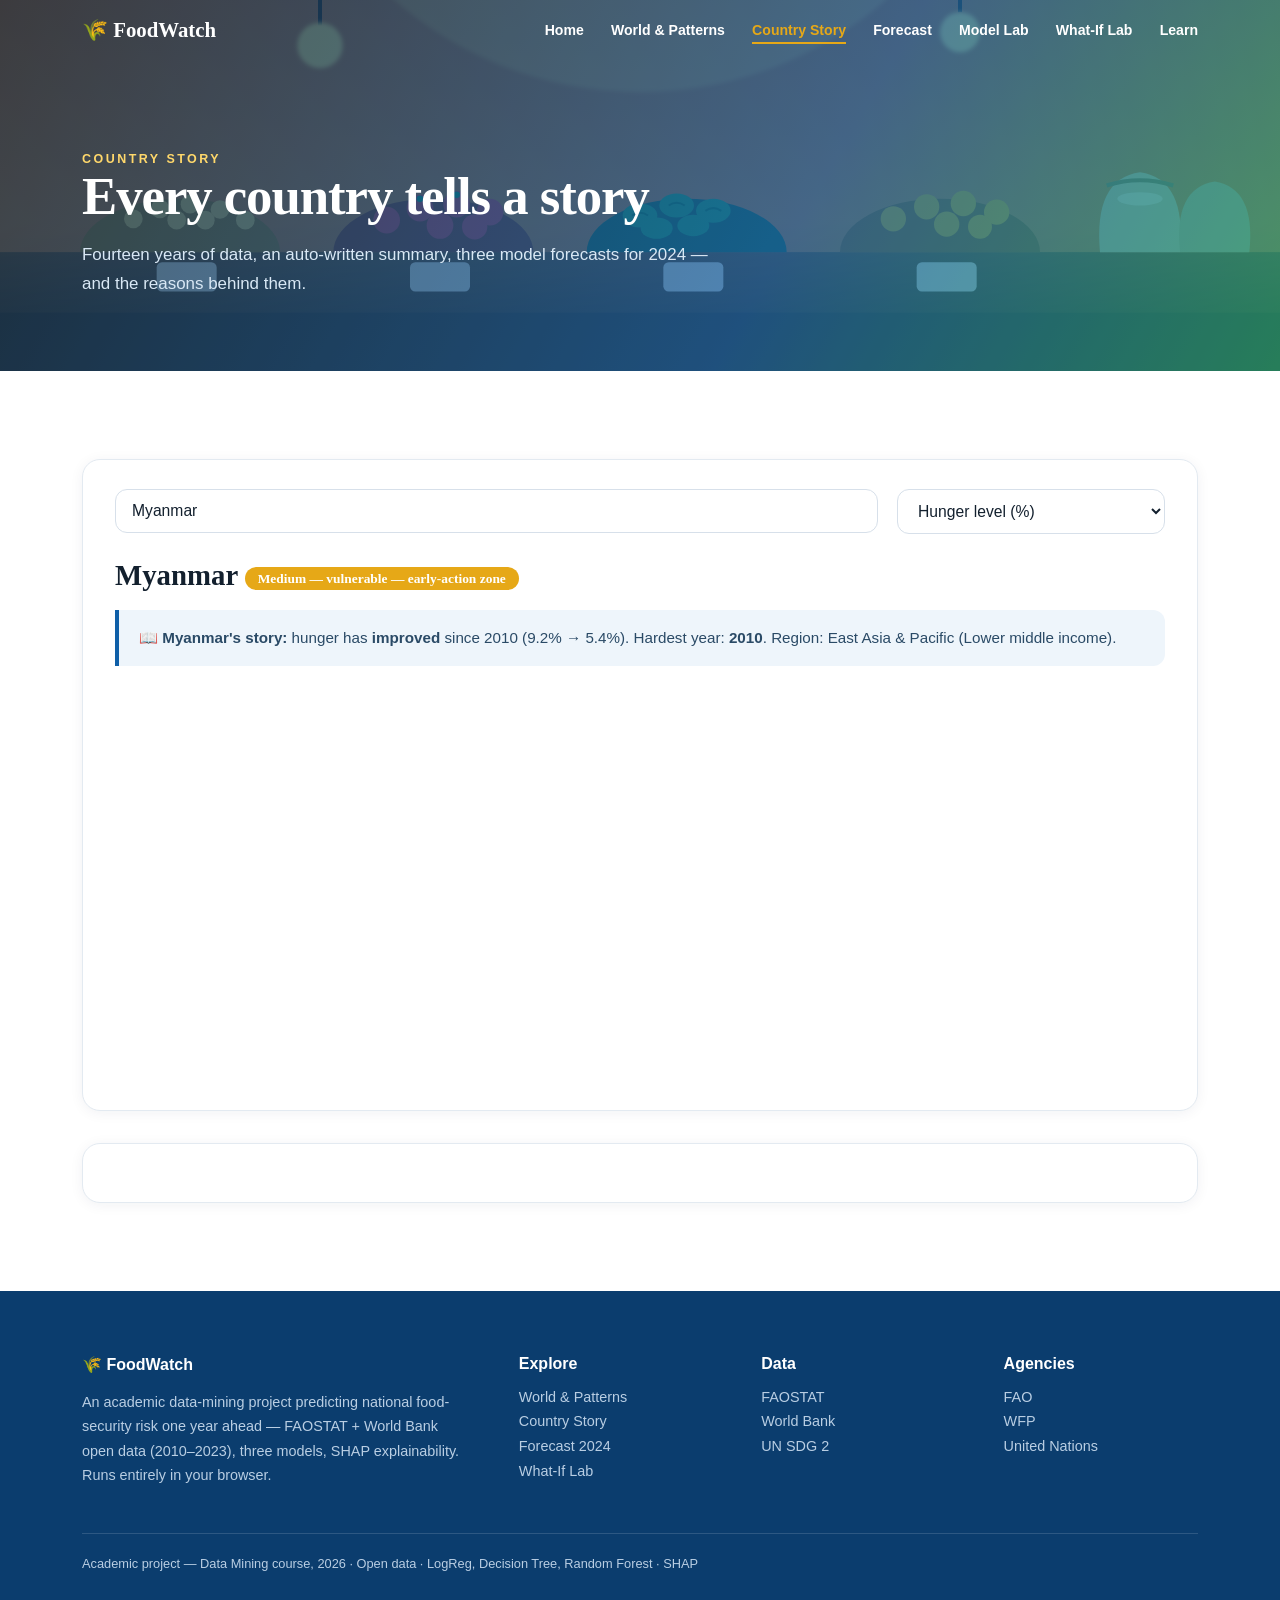
==== country.html @ 135785dc "v4: dual-horizon forecasts, Model Lab page, association rules" ====
<!DOCTYPE html>
<html lang="en">
<head>
<meta charset="UTF-8"><meta name="viewport" content="width=device-width, initial-scale=1.0">
<title>Country Story — FoodWatch</title>
<link rel="stylesheet" href="style.css">
<script src="plotly.min.js"></script>
<script src="foodwatch_data.js"></script>
<script src="fw.js"></script>
</head>
<body>
<script>fwNav('country.html',false)</script>

<div class="pagehead">
  <img class="bgart" src="assets/market.svg" alt="">
  <div class="wrap">
    <div class="eyebrow" style="color:#FFD86B">Country Story</div>
    <h1>Every country tells a story</h1>
    <p>Fourteen years of data, an auto-written summary, three model forecasts for 2024 —
       and the reasons behind them.</p>
  </div>
</div>

<section>
  <div class="wrap">
    <div class="card rv">
      <div style="display:flex;gap:1.2rem;flex-wrap:wrap;align-items:center">
        <input type="text" id="cSearch" list="cList" placeholder="🔎 Type a country — try Myanmar, Kenya, Haiti…" style="flex:1;min-width:280px">
        <datalist id="cList"></datalist>
        <select id="cMetric"></select>
      </div>
      <div id="cStory" style="margin-top:1.6rem"></div>
      <div id="cChart" style="height:380px;margin-top:1rem"></div>
      <div id="cStrip" style="margin-top:1.2rem;line-height:2.4"></div>
    </div>

    <div class="card rv d1" style="margin-top:2rem">
      <div id="cOutlook"></div>
    </div>
  </div>
</section>

<script>fwFooter()</script>
<script>
const dl=document.getElementById('cList');
ISOs.map(i=>FW.META[i].n).sort().forEach(n=>{const o=document.createElement('option');o.value=n;dl.appendChild(o);});
const mSel=document.getElementById('cMetric');
['pou','gdp_per_capita','inflation_cpi','gdp_growth','des_adequacy','cereal_import_dep'].forEach(k=>{
 const o=document.createElement('option');o.value=k;o.textContent=LBL[k];mSel.appendChild(o);});

function showCountry(name){const iso=name2iso[name];if(!iso)return;
 const s=FW.SERIES[iso],m=FW.META[iso],k=mSel.value;
 const first=s.pou.find(v=>v!=null),last=[...s.pou].reverse().find(v=>v!=null);
 const dir=last<first?'improved':'worsened';
 let peakY=s.y[0],peak=-1;s.pou.forEach((v,i)=>{if(v!=null&&v>peak){peak=v;peakY=s.y[i]}});
 const lt=[...s.tier].reverse().find(v=>v);
 document.getElementById('cStory').innerHTML=
  `<h2 style="font-size:1.8rem">${m.n} <span class="badge" style="background:${TC[lt]||'#888'};vertical-align:middle">${lt} — ${MEAN[lt]||''}</span></h2>
   <div class="explain">📖 <b>${m.n}'s story:</b> hunger has <b>${dir}</b> since 2010 (${first}% → ${last}%).
   Hardest year: <b>${peakY}</b>. Region: ${m.r} (${m.g}).</div>`;
 const regAvg=FW.GLOB.years.map(y=>{let sum=0,n=0;ISOs.forEach(c=>{if(FW.META[c].r===m.r){
  const i=FW.SERIES[c].y.indexOf(y);if(i>-1&&FW.SERIES[c][k]&&FW.SERIES[c][k][i]!=null){sum+=FW.SERIES[c][k][i];n++;}}});
  return n?sum/n:null;});
 Plotly.react('cChart',[{x:s.y,y:s[k],name:m.n,mode:'lines+markers',line:{color:'#0F5FA8',width:3}},
  {x:FW.GLOB.years,y:regAvg,name:m.r+' average',line:{color:'#9AA8B5',width:2,dash:'dot'}}],
  {...LAYOUT,yaxis:{title:LBL[k]},legend:{orientation:'h',y:1.12},
   shapes:[2020,2022].map(x=>({type:'line',x0:x,x1:x,y0:0,y1:1,yref:'paper',
    line:{color:TC.High,dash:'dash',width:1}}))},PLOTCFG);
 document.getElementById('cStrip').innerHTML='<b style="font-size:.9rem">Hunger tier, year by year:</b> '+
  s.y.map((y,i)=>s.tier[i]?`<span class="badge" style="background:${TC[s.tier[i]]};font-size:.72rem;margin:2px">${y}</span>`:'').join('');

 const P=FW.PRED[iso],O=FW.OUTLOOK[iso]||{};
 let html='<h2 style="font-size:1.5rem;margin-bottom:1.2rem">2024 forecast — three models</h2>';
 if(P){html+='<div style="display:flex;gap:1rem;flex-wrap:wrap">';
  [['rf','Random Forest'],['lr','Logistic Regression'],['dt','Decision Tree']].forEach(([kk,nm])=>{
   const p=P[kk];html+=`<div class="kpi" style="min-width:200px"><div class="l">${nm}</div>
    <div style="margin-top:.4rem"><span class="badge" style="background:${TC[p.t]}">${p.t}</span>
    <b style="font-size:.95rem"> ${Math.round(p.c*100)}% sure</b></div></div>`;});
  html+='</div>';}
 else html+='<div class="explain">No 2023 data available for a next-year forecast for this country.</div>';
 // ---- v4: five-year outlook timeline (2024-2028) from the 5-year model ----
 const oy=Object.keys(O).map(Number).sort();
 if(oy.length){
  html+=`<h3 style="font-family:var(--sans);font-size:1rem;margin:1.8rem 0 .9rem">Five-year outlook (2024–2028)</h3>
   <div style="display:flex;gap:.7rem;flex-wrap:wrap">`+
   oy.map(y=>{const o=O[y];return `<div class="kpi" style="min-width:120px;text-align:center;padding:1rem">
    <div style="font-family:var(--serif);font-size:1.3rem;font-weight:700">${y}</div>
    <span class="badge" style="background:${TC[o.t]};margin:.3rem 0;display:inline-block">${o.t}</span>
    <div style="font-size:.75rem;color:var(--muted)">${Math.round(o.c*100)}% sure</div></div>`;}).join('')+`</div>
   <div style="font-size:.8rem;color:var(--muted);margin-top:.7rem">Each year comes from the five-year model applied to a past
   year's data. Confidence naturally falls the further ahead we look — treat later years as direction, not certainty.</div>`;}
 html+=`<div style="margin-top:1.6rem"><a class="btn btn-blue" href="lab.html">Test scenarios for this country →</a>
   &nbsp;<a class="btn" style="border:1.5px solid #D7E0EA" href="modellab.html">How the models work →</a></div>`;
 document.getElementById('cOutlook').innerHTML=html;}
document.getElementById('cSearch').addEventListener('change',e=>showCountry(e.target.value));
mSel.onchange=()=>showCountry(document.getElementById('cSearch').value||'Myanmar');
document.getElementById('cSearch').value='Myanmar';showCountry('Myanmar');
</script>
</body>
</html>
---- style.css ----
/* FoodWatch — shared stylesheet (multi-page, roomy edition) */
*{margin:0;padding:0;box-sizing:border-box}
:root{--blue:#0F5FA8;--blue-d:#0B3D6E;--navy:#082A47;--teal:#1A9E77;--amber:#E6A817;--red:#D64550;
 --ink:#13202E;--muted:#5B6B7C;--mist:#F4F7FA;--serif:'Source Serif 4',Georgia,serif;
 --sans:'Inter',-apple-system,sans-serif;--ease:cubic-bezier(.16,1,.3,1)}
html{scroll-behavior:smooth}
body{font-family:var(--sans);color:var(--ink);background:#fff;overflow-x:hidden}
h1,h2,h3{font-family:var(--serif);line-height:1.15}
.wrap{max-width:1180px;margin:0 auto;padding:0 2rem}
section{padding:5.5rem 0}
.eyebrow{font-size:.78rem;font-weight:700;letter-spacing:.2em;text-transform:uppercase;color:var(--blue)}
.center{text-align:center;max-width:760px;margin:0 auto 3rem}
.center h2{font-size:clamp(1.9rem,3.4vw,2.7rem);margin:.6rem 0 1rem}
.center p{color:var(--muted);line-height:1.75;font-size:1.04rem}
#progress{position:fixed;top:0;left:0;height:3px;width:0;z-index:200;
 background:linear-gradient(90deg,var(--blue),var(--teal),var(--amber))}

/* NAV */
nav{position:fixed;top:0;left:0;right:0;z-index:100;transition:.45s var(--ease)}
nav .bar{max-width:1180px;margin:0 auto;padding:1.1rem 2rem;display:flex;align-items:center;justify-content:space-between}
nav.solid,nav.scrolled{background:rgba(255,255,255,.9);backdrop-filter:blur(18px);box-shadow:0 1px 0 rgba(19,32,46,.08)}
nav.scrolled .bar{padding:.7rem 2rem}
nav .logo{font-family:var(--serif);font-weight:700;font-size:1.3rem;color:#fff;text-decoration:none;transition:.3s}
nav.solid .logo,nav.scrolled .logo{color:var(--blue-d)}
nav ul{display:flex;gap:1.7rem;list-style:none;align-items:center}
nav ul a{text-decoration:none;color:#fff;font-size:.88rem;font-weight:600;transition:.3s;padding:.3rem 0;
 border-bottom:2px solid transparent}
nav.solid ul a,nav.scrolled ul a{color:var(--ink)}
nav ul a:hover{color:var(--amber)} nav.solid ul a:hover,nav.scrolled ul a:hover{color:var(--blue)}
nav ul a.active{border-bottom-color:var(--amber);color:var(--amber)}
nav.solid ul a.active,nav.scrolled ul a.active{color:var(--blue);border-bottom-color:var(--blue)}

/* hamburger (mobile/tablet nav) */
.navtoggle{display:none;background:none;border:none;cursor:pointer;padding:.4rem;z-index:110}
.navtoggle span{display:block;width:24px;height:2.5px;background:#fff;margin:5px 0;border-radius:2px;transition:.3s}
nav.solid .navtoggle span,nav.scrolled .navtoggle span{background:var(--blue-d)}
nav.open .navtoggle span:nth-child(1){transform:translateY(7.5px) rotate(45deg)}
nav.open .navtoggle span:nth-child(2){opacity:0}
nav.open .navtoggle span:nth-child(3){transform:translateY(-7.5px) rotate(-45deg)}

/* PAGE HEADER (subpages) */
.pagehead{background:linear-gradient(120deg,var(--navy),var(--blue) 62%,var(--teal));color:#fff;
 padding:9.5rem 0 4.5rem;position:relative;overflow:hidden}
.pagehead h1{font-size:clamp(2.1rem,4.4vw,3.3rem);letter-spacing:-.02em}
.pagehead p{color:#D9E8F5;margin-top:.9rem;max-width:640px;font-size:1.06rem;line-height:1.7}
.pagehead img.bgart{position:absolute;inset:0;width:100%;height:100%;object-fit:cover;opacity:.28}
.pagehead .wrap{position:relative;z-index:2}

/* HERO (home) */
.hero{position:relative;min-height:100svh;display:flex;align-items:center;justify-content:center;
 text-align:center;color:#fff;overflow:hidden;
 background:linear-gradient(180deg,var(--navy) 0%,var(--blue) 58%,var(--teal) 140%)}
.hero-img{position:absolute;inset:0;width:100%;height:100%;object-fit:cover;opacity:.85;
 animation:kb 24s ease-in-out infinite alternate}
@keyframes kb{from{transform:scale(1.03)}to{transform:scale(1.12) translateY(-14px)}}
.hero::after{content:'';position:absolute;inset:0;
 background:linear-gradient(180deg,rgba(8,42,71,.55),rgba(8,42,71,.1) 45%,rgba(8,42,71,.55))}
.hero-inner{position:relative;z-index:3;max-width:980px;padding:0 2rem}
.hero h1{font-size:clamp(2.6rem,6vw,4.8rem);font-weight:700;letter-spacing:-.02em;
 opacity:0;animation:up 1.1s .2s var(--ease) forwards;text-shadow:0 4px 30px rgba(0,0,0,.35)}
.hero h1 .shimmer{background:linear-gradient(90deg,#FFD86B,#fff 40%,#8FE3C6,#FFD86B);background-size:250% 100%;
 -webkit-background-clip:text;background-clip:text;-webkit-text-fill-color:transparent;animation:sheen 6s linear infinite}
@keyframes sheen{to{background-position:250% 0}}
.hero p{font-size:clamp(1.05rem,1.9vw,1.3rem);color:#EAF3FB;margin:1.6rem auto 2.6rem;max-width:640px;
 opacity:0;animation:up 1.1s .45s var(--ease) forwards;text-shadow:0 2px 14px rgba(0,0,0,.35)}
.hero .btns{opacity:0;animation:up 1.1s .7s var(--ease) forwards}
@keyframes up{from{opacity:0;transform:translateY(50px)}to{opacity:1;transform:none}}
.scroll-hint{position:absolute;bottom:2rem;left:50%;transform:translateX(-50%);z-index:3;width:26px;height:42px;
 border:2px solid rgba(255,255,255,.65);border-radius:14px}
.scroll-hint::after{content:'';position:absolute;top:7px;left:50%;width:4px;height:8px;margin-left:-2px;
 background:#fff;border-radius:2px;animation:wheel 1.8s infinite}
@keyframes wheel{to{opacity:0;transform:translateY(14px)}}

/* BUTTONS / CHIPS */
.btn{display:inline-block;padding:1rem 2.3rem;border-radius:999px;font-weight:700;text-decoration:none;
 font-size:1rem;transition:.35s var(--ease);border:none;cursor:pointer;font-family:var(--sans)}
.btn-solid{background:#fff;color:var(--blue-d)}
.btn-solid:hover{transform:translateY(-4px) scale(1.04);box-shadow:0 22px 50px rgba(0,0,0,.4)}
.btn-ghost{border:1.5px solid rgba(255,255,255,.65);color:#fff;margin-left:.9rem;background:none}
.btn-ghost:hover{background:rgba(255,255,255,.15)}
.btn-blue{background:var(--blue);color:#fff}
.btn-blue:hover{background:var(--blue-d);transform:translateY(-2px);box-shadow:0 12px 28px rgba(15,95,168,.3)}
.chip{padding:.6rem 1.25rem;border-radius:999px;border:1.5px solid #D7E0EA;background:#fff;font-weight:600;
 font-size:.9rem;cursor:pointer;transition:.3s var(--ease);font-family:var(--sans)}
.chip.on{background:var(--blue);color:#fff;border-color:var(--blue)}
.chip:hover{transform:translateY(-2px);box-shadow:0 8px 20px rgba(15,95,168,.15)}

/* CARDS */
.card{background:#fff;border:1px solid #E3EAF1;border-radius:18px;padding:1.8rem 2rem;
 box-shadow:0 2px 14px rgba(16,42,67,.06)}
.explain{background:#EEF5FB;border-left:4px solid var(--blue);border-radius:0 12px 12px 0;
 padding:.95rem 1.25rem;color:#2A4A66;font-size:.95rem;margin-top:1.1rem;line-height:1.7}
.badge{padding:.24rem .8rem;border-radius:999px;font-weight:700;font-size:.84rem;color:#fff;display:inline-block}
select,input[type=text]{font-family:var(--sans);font-size:.98rem;padding:.75rem 1rem;border:1.5px solid #D7E0EA;
 border-radius:12px;background:#fff;color:var(--ink);outline:none;transition:.3s}
select:focus,input[type=text]:focus{border-color:var(--blue);box-shadow:0 0 0 3px rgba(15,95,168,.12)}
input[type=range]{accent-color:var(--blue)}

/* MARQUEE */
.marquee{background:var(--navy);color:#9FC2E2;padding:1rem 0;overflow:hidden;white-space:nowrap}
.marquee-track{display:inline-block;animation:mq 26s linear infinite;font-weight:600;letter-spacing:.12em;font-size:.8rem}
.marquee-track span{margin:0 2.1rem;opacity:.85}
@keyframes mq{to{transform:translateX(-50%)}}

/* REVEAL + COUNTERS */
.rv{opacity:0;transform:translateY(56px);transition:opacity 1s var(--ease),transform 1s var(--ease)}
.rv.in{opacity:1;transform:none}
.rv.d1{transition-delay:.12s}.rv.d2{transition-delay:.24s}.rv.d3{transition-delay:.36s}
.stats{display:grid;grid-template-columns:repeat(auto-fit,minmax(200px,1fr));gap:2.4rem;text-align:center}
.stat .num{font-family:var(--serif);font-size:3.4rem;font-weight:700;color:var(--blue)}
.stat .num.red{color:var(--red)}.stat .num.teal{color:var(--teal)}.stat .num.amber{color:var(--amber)}
.stat .lab{color:var(--muted);font-size:.92rem;margin-top:.4rem;line-height:1.5}

/* KPI */
.kgrid{display:grid;grid-template-columns:repeat(auto-fit,minmax(190px,1fr));gap:1.3rem;margin:1.8rem 0}
.kpi{background:#fff;border:1px solid #E3EAF1;border-radius:16px;padding:1.3rem 1.5rem}
.kpi .n{font-family:var(--serif);font-size:2.2rem;font-weight:700}
.kpi .l{color:var(--muted);font-size:.78rem;text-transform:uppercase;letter-spacing:.5px;margin-top:.2rem}

/* GRIDS */
.grid2{display:grid;grid-template-columns:1fr 1fr;gap:2rem}
.grid3{display:grid;grid-template-columns:repeat(auto-fit,minmax(280px,1fr));gap:1.8rem}
.chartbox{background:#fff;border:1px solid #E3EAF1;border-radius:18px;padding:1.6rem;
 box-shadow:0 2px 14px rgba(16,42,67,.06)}
.chartbox h3{font-size:1.1rem;font-family:var(--sans);margin-bottom:.6rem}

/* FEATURE CARDS (home) */
.feature{display:block;text-decoration:none;color:var(--ink);background:#fff;border:1px solid #E3EAF1;
 border-radius:20px;overflow:hidden;transition:.45s var(--ease);box-shadow:0 4px 18px rgba(16,42,67,.07)}
.feature:hover{transform:translateY(-10px);box-shadow:0 26px 60px rgba(15,95,168,.18)}
.feature .art{height:170px;background:linear-gradient(120deg,var(--navy),var(--blue));position:relative;overflow:hidden;
 display:flex;align-items:center;justify-content:center;font-size:3.4rem}
.feature .art img{position:absolute;inset:0;width:100%;height:100%;object-fit:cover}
.feature .body{padding:1.6rem 1.8rem}
.feature b{font-size:1.12rem}.feature span{color:var(--muted);font-size:.93rem;line-height:1.65;display:block;margin-top:.5rem}
.feature .go{color:var(--blue);font-weight:700;font-size:.9rem;display:inline-block;margin-top:1rem;transition:.3s}
.feature:hover .go{transform:translateX(6px)}

/* TIERS */
.tiers{display:grid;grid-template-columns:repeat(3,1fr);gap:1.8rem}
.tier{border-radius:20px;padding:2.2rem;color:#fff;position:relative;overflow:hidden;transition:.45s var(--ease)}
.tier:hover{transform:translateY(-10px) rotateX(4deg)}
.tier h3{font-size:1.55rem}.tier p{margin-top:.6rem;color:rgba(255,255,255,.9);font-size:.96rem;line-height:1.65}
.tier .big{position:absolute;right:-.3rem;bottom:-1.6rem;font-size:6rem;font-weight:800;opacity:.14;font-family:var(--serif)}

/* TABLE */
table{width:100%;border-collapse:collapse;font-size:.92rem}
th{background:var(--mist);text-align:left;padding:.85rem 1.1rem;color:var(--muted);font-size:.76rem;
 text-transform:uppercase;letter-spacing:.5px;position:sticky;top:0;z-index:2}
td{padding:.8rem 1.1rem;border-top:1px solid #EDF2F7}
tr:hover td{background:#F4F9FE}
.tablewrap{max-height:480px;overflow:auto;border:1px solid #E3EAF1;border-radius:16px}

/* SLIDERS */
.sliderlab{font-size:.84rem;font-weight:600;color:var(--muted);display:flex;justify-content:space-between;margin-top:1.2rem}
.sliderlab b{color:var(--ink)}

/* VIDEOS + RESOURCES */
.vids{display:grid;grid-template-columns:repeat(auto-fit,minmax(280px,1fr));gap:1.8rem}
.vid{position:relative;border-radius:18px;overflow:hidden;aspect-ratio:16/9;display:flex;align-items:flex-end;
 text-decoration:none;color:#fff;padding:1.4rem;box-shadow:0 18px 50px rgba(19,32,46,.2);transition:.4s var(--ease)}
.vid:hover{transform:translateY(-8px) scale(1.02)}
.vid .play{position:absolute;top:50%;left:50%;transform:translate(-50%,-50%);width:62px;height:62px;border-radius:50%;
 background:rgba(255,255,255,.94);display:flex;align-items:center;justify-content:center;transition:.3s}
.vid:hover .play{transform:translate(-50%,-50%) scale(1.15)}
.vid .play::after{content:'';border-left:19px solid var(--blue);border-top:12px solid transparent;
 border-bottom:12px solid transparent;margin-left:4px}
.vid b{position:relative;z-index:2;font-size:.98rem;text-shadow:0 2px 10px rgba(0,0,0,.5)}
.vid small{position:absolute;top:1rem;left:1.2rem;z-index:2;font-weight:700;letter-spacing:.1em;
 background:rgba(255,255,255,.22);backdrop-filter:blur(6px);padding:.24rem .7rem;border-radius:999px}
.res{display:grid;grid-template-columns:repeat(auto-fit,minmax(300px,1fr));gap:1.4rem}
.res a{background:#fff;border:1px solid #E3EAF1;border-left:4px solid var(--blue);border-radius:16px;
 padding:1.4rem 1.6rem;text-decoration:none;color:var(--ink);transition:.35s var(--ease);display:block}
.res a:hover{transform:translateX(6px);box-shadow:0 12px 30px rgba(15,95,168,.14)}
.res b{color:var(--blue)}.res span{color:var(--muted);font-size:.9rem;display:block;margin-top:.4rem;line-height:1.6}

/* FAQ */
details{background:#fff;border:1px solid #E3EAF1;border-radius:16px;padding:1.25rem 1.6rem;margin-bottom:1rem}
details summary{cursor:pointer;font-weight:600;list-style:none;display:flex;justify-content:space-between;font-size:1rem}
details summary::after{content:'+';font-size:1.35rem;color:var(--blue);transition:.3s}
details[open] summary::after{transform:rotate(45deg)}
details p{color:var(--muted);margin-top:.9rem;line-height:1.75;font-size:.96rem}

/* BAND */
.band{position:relative;min-height:52vh;display:flex;align-items:center;justify-content:center;text-align:center;
 color:#fff;overflow:hidden;padding:6rem 2rem;background:linear-gradient(120deg,var(--navy),var(--blue) 70%)}
.band img{position:absolute;inset:0;width:100%;height:100%;object-fit:cover;opacity:.5}
.band .q{position:relative;z-index:2;max-width:840px}
.band .q h2{font-size:clamp(1.9rem,3.6vw,2.9rem);font-weight:600;line-height:1.35;text-shadow:0 3px 20px rgba(0,0,0,.4)}
.band .q p{margin-top:1.2rem;color:#E5F0F9;font-size:1.04rem}

footer{background:var(--blue-d);color:#B9CEE3;padding:4rem 0 2.4rem}
footer .cols{display:grid;grid-template-columns:2fr 1fr 1fr 1fr;gap:3rem}
footer h4{color:#fff;margin-bottom:1rem}
footer a{display:block;color:#B9CEE3;text-decoration:none;font-size:.9rem;margin-bottom:.55rem}
footer a:hover{color:#fff}
footer .fine{margin-top:2.8rem;padding-top:1.4rem;border-top:1px solid rgba(255,255,255,.14);font-size:.8rem}
/* ══════════════════ RESPONSIVE ══════════════════ */

/* Tablet & small laptop */
@media(max-width:1020px){
 .wrap{padding:0 1.5rem}
 section{padding:4.2rem 0}
 .grid2{grid-template-columns:1fr;gap:1.6rem}
 .grid3{grid-template-columns:repeat(auto-fit,minmax(240px,1fr))}
 .tiers{grid-template-columns:1fr;gap:1.3rem}
 footer .cols{grid-template-columns:1fr 1fr;gap:2.2rem}
 #wWrap{grid-template-columns:1fr!important}
 #fWrap{grid-template-columns:1fr!important}
}

/* Phones & small tablets — hamburger kicks in */
@media(max-width:760px){
 .wrap{padding:0 1.2rem}
 section{padding:3.2rem 0}
 .navtoggle{display:block}
 nav ul{position:fixed;top:0;right:0;height:100vh;width:min(78vw,320px);flex-direction:column;
  align-items:flex-start;justify-content:flex-start;gap:.2rem;background:#fff;
  padding:5.5rem 1.6rem 2rem;box-shadow:-8px 0 40px rgba(19,32,46,.18);
  transform:translateX(100%);transition:.4s var(--ease)}
 nav.open ul{transform:translateX(0)}
 nav ul li{width:100%}
 nav ul a{display:block;width:100%;padding:.85rem 0;color:var(--ink)!important;font-size:1rem;
  border-bottom:1px solid #EEF2F6!important}
 /* when menu is open, the top bar itself goes solid so logo+hamburger stay readable
    over any hero background */
 nav.open .bar{background:rgba(255,255,255,.96);backdrop-filter:blur(18px)}
 nav.open .logo{color:var(--blue-d)}
 nav.open .navtoggle span{background:var(--blue-d)}
 nav.open::after{content:'';position:fixed;inset:0;background:rgba(8,42,71,.35);z-index:-1;
  animation:fadein .3s}
 @keyframes fadein{from{opacity:0}to{opacity:1}}

 /* hero & headers */
 .hero{min-height:92svh}
 .hero-inner{padding:0 1.4rem}
 .hero p{margin:1.1rem auto 1.8rem}
 .btns{display:flex;flex-direction:column;gap:.8rem;align-items:center}
 .btn-ghost{margin-left:0}
 .pagehead{padding:7.5rem 0 3rem}

 /* stats & kpis stack cleanly */
 .stats{grid-template-columns:1fr 1fr;gap:1.6rem}
 .stat .num{font-size:2.5rem}
 .kgrid{grid-template-columns:1fr 1fr;gap:.9rem}
 .kpi{padding:1rem 1.1rem}

 /* cards & charts breathe, don't crush */
 .card{padding:1.3rem 1.2rem;border-radius:14px}
 .chartbox{padding:1.2rem}
 .grid3{grid-template-columns:1fr}
 .feature .art{height:140px;font-size:2.6rem}

 /* forms stack instead of squeezing */
 .card > div[style*="flex"]{flex-direction:column;align-items:stretch!important}
 select,input[type=text]{width:100%}
 #fWrap, #wWrap{grid-template-columns:1fr!important;gap:1.2rem!important}
 #wSliders{grid-template-columns:1fr!important}

 /* tables scroll horizontally instead of squashing */
 .tablewrap{max-height:60vh}
 table{font-size:.85rem}
 th,td{padding:.65rem .7rem}

 /* video/resource grids single column */
 .vids,.res{grid-template-columns:1fr}

 /* photo bands shorter on phones */
 .band{min-height:38vh;padding:3.5rem 1.4rem}

 footer{padding:3rem 0 2rem}
 footer .cols{grid-template-columns:1fr;gap:2rem}
}

/* Very small phones */
@media(max-width:400px){
 .hero h1{font-size:2.1rem}
 .stats{grid-template-columns:1fr}
 .kgrid{grid-template-columns:1fr}
}
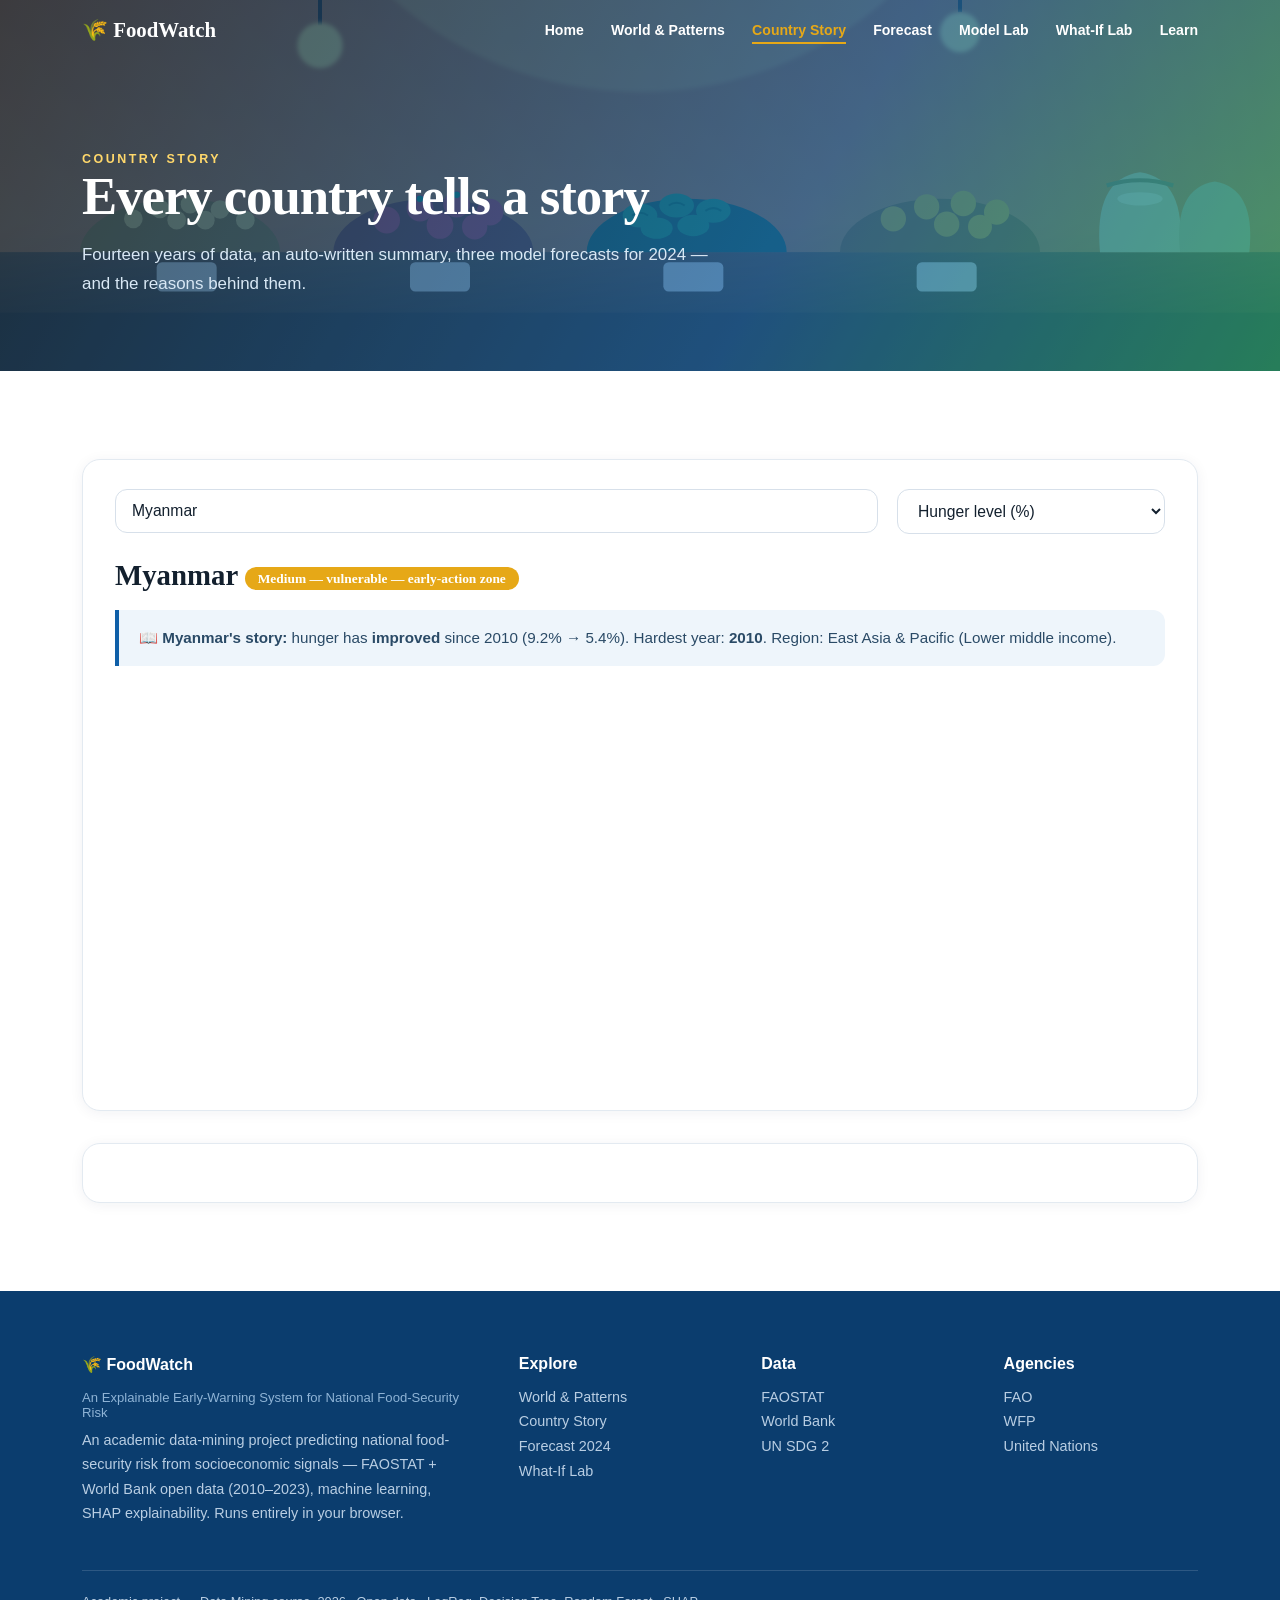
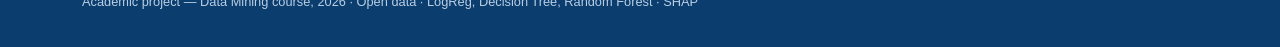
==== commit ba0dddc3: "v4.1: feature engineering + 3 prediction tasks (tier, value, direction)" ====
--- a/country.html
+++ b/country.html
@@ -69,8 +69,21 @@
  document.getElementById('cStrip').innerHTML='<b style="font-size:.9rem">Hunger tier, year by year:</b> '+
   s.y.map((y,i)=>s.tier[i]?`<span class="badge" style="background:${TC[s.tier[i]]};font-size:.72rem;margin:2px">${y}</span>`:'').join('');
 
- const P=FW.PRED[iso],O=FW.OUTLOOK[iso]||{};
- let html='<h2 style="font-size:1.5rem;margin-bottom:1.2rem">2024 forecast — three models</h2>';
+ const P=FW.PRED[iso],O=FW.OUTLOOK[iso]||{},R=(FW.REG||{})[iso];
+ let html='<h2 style="font-size:1.5rem;margin-bottom:1.2rem">2024 forecast</h2>';
+ // ---- v4.1: three predictions in one row (tier + value + direction) ----
+ const DIRC={Improving:'#1A9E77',Stable:'#5B6B7C',Worsening:'#D64550'};
+ const DIRI={Improving:'▼ improving',Stable:'▬ stable',Worsening:'▲ worsening'};
+ if(R){html+=`<div style="display:flex;gap:1rem;flex-wrap:wrap;margin-bottom:1.4rem">
+   <div class="kpi" style="min-width:170px"><div class="l">Risk tier</div>
+    <div style="margin-top:.3rem"><span class="badge" style="background:${TC[R.tier]}">${R.tier}</span></div></div>
+   <div class="kpi" style="min-width:170px"><div class="l">Predicted hunger level</div>
+    <div class="n" style="color:#0F5FA8">${R.pou}%</div>
+    <div style="font-size:.75rem;color:var(--muted)">now ${R.now}%</div></div>
+   <div class="kpi" style="min-width:170px"><div class="l">Direction</div>
+    <div style="margin-top:.4rem;font-weight:700;color:${DIRC[R.dir]}">${DIRI[R.dir]}</div></div>
+  </div>`;}
+ html+='<h3 style="font-family:var(--sans);font-size:1rem;margin:.4rem 0 .8rem">Risk tier — three models agree?</h3>';
  if(P){html+='<div style="display:flex;gap:1rem;flex-wrap:wrap">';
   [['rf','Random Forest'],['lr','Logistic Regression'],['dt','Decision Tree']].forEach(([kk,nm])=>{
    const p=P[kk];html+=`<div class="kpi" style="min-width:200px"><div class="l">${nm}</div>
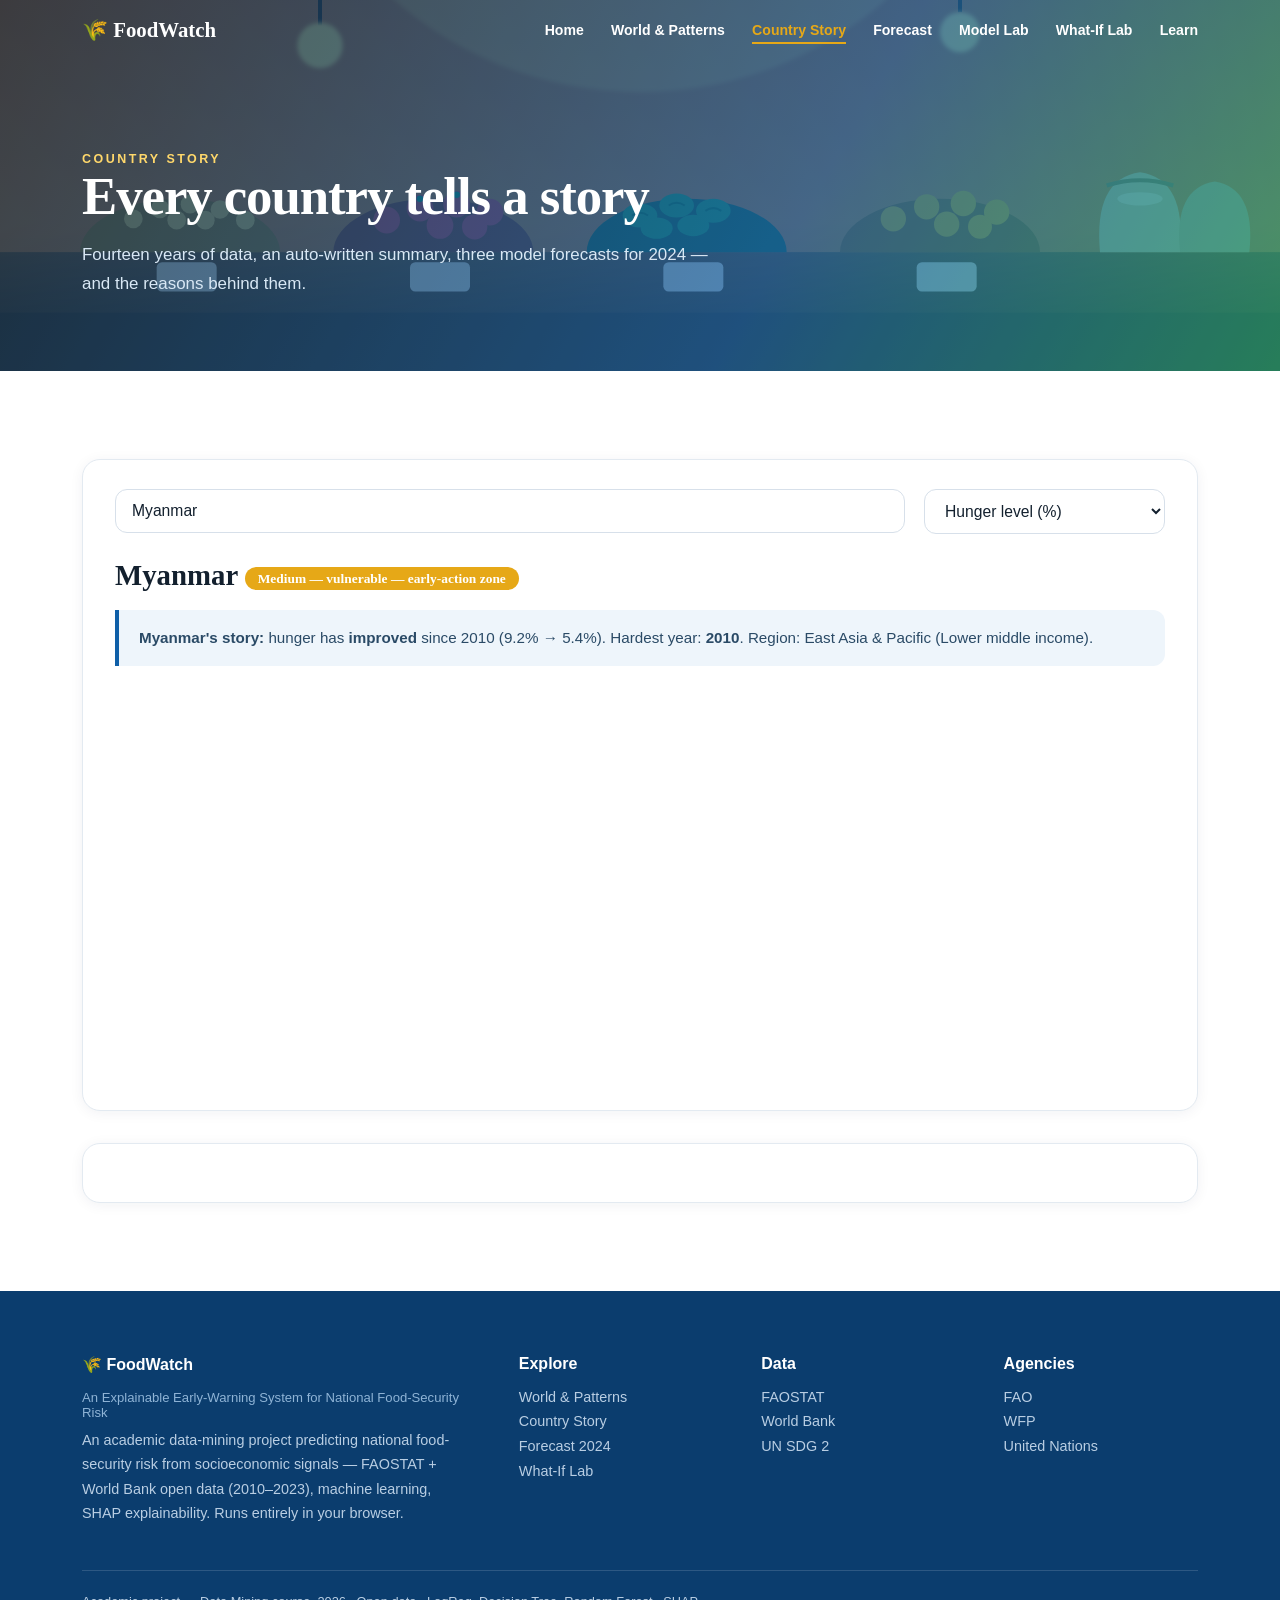
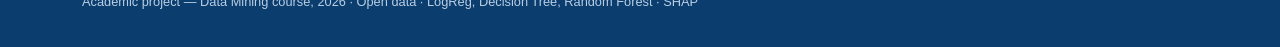
==== commit 603700f9: "v5: multi-indicator forecasts, per-indicator country page, v5 prep script" ====
--- a/country.html
+++ b/country.html
@@ -45,7 +45,8 @@
 const dl=document.getElementById('cList');
 ISOs.map(i=>FW.META[i].n).sort().forEach(n=>{const o=document.createElement('option');o.value=n;dl.appendChild(o);});
 const mSel=document.getElementById('cMetric');
-['pou','gdp_per_capita','inflation_cpi','gdp_growth','des_adequacy','cereal_import_dep'].forEach(k=>{
+// five forecastable indicators — every selection has an aligned forecast
+['pou','gdp_per_capita','inflation_cpi','des_adequacy','pop_growth'].forEach(k=>{
  const o=document.createElement('option');o.value=k;o.textContent=LBL[k];mSel.appendChild(o);});
 
 function showCountry(name){const iso=name2iso[name];if(!iso)return;
@@ -56,7 +57,7 @@
  const lt=[...s.tier].reverse().find(v=>v);
  document.getElementById('cStory').innerHTML=
   `<h2 style="font-size:1.8rem">${m.n} <span class="badge" style="background:${TC[lt]||'#888'};vertical-align:middle">${lt} — ${MEAN[lt]||''}</span></h2>
-   <div class="explain">📖 <b>${m.n}'s story:</b> hunger has <b>${dir}</b> since 2010 (${first}% → ${last}%).
+   <div class="explain"><b>${m.n}'s story:</b> hunger has <b>${dir}</b> since 2010 (${first}% → ${last}%).
    Hardest year: <b>${peakY}</b>. Region: ${m.r} (${m.g}).</div>`;
  const regAvg=FW.GLOB.years.map(y=>{let sum=0,n=0;ISOs.forEach(c=>{if(FW.META[c].r===m.r){
   const i=FW.SERIES[c].y.indexOf(y);if(i>-1&&FW.SERIES[c][k]&&FW.SERIES[c][k][i]!=null){sum+=FW.SERIES[c][k][i];n++;}}});
@@ -69,39 +70,34 @@
  document.getElementById('cStrip').innerHTML='<b style="font-size:.9rem">Hunger tier, year by year:</b> '+
   s.y.map((y,i)=>s.tier[i]?`<span class="badge" style="background:${TC[s.tier[i]]};font-size:.72rem;margin:2px">${y}</span>`:'').join('');
 
- const P=FW.PRED[iso],O=FW.OUTLOOK[iso]||{},R=(FW.REG||{})[iso];
- let html='<h2 style="font-size:1.5rem;margin-bottom:1.2rem">2024 forecast</h2>';
- // ---- v4.1: three predictions in one row (tier + value + direction) ----
- const DIRC={Improving:'#1A9E77',Stable:'#5B6B7C',Worsening:'#D64550'};
- const DIRI={Improving:'▼ improving',Stable:'▬ stable',Worsening:'▲ worsening'};
- if(R){html+=`<div style="display:flex;gap:1rem;flex-wrap:wrap;margin-bottom:1.4rem">
-   <div class="kpi" style="min-width:170px"><div class="l">Risk tier</div>
-    <div style="margin-top:.3rem"><span class="badge" style="background:${TC[R.tier]}">${R.tier}</span></div></div>
-   <div class="kpi" style="min-width:170px"><div class="l">Predicted hunger level</div>
-    <div class="n" style="color:#0F5FA8">${R.pou}%</div>
-    <div style="font-size:.75rem;color:var(--muted)">now ${R.now}%</div></div>
-   <div class="kpi" style="min-width:170px"><div class="l">Direction</div>
-    <div style="margin-top:.4rem;font-weight:700;color:${DIRC[R.dir]}">${DIRI[R.dir]}</div></div>
-  </div>`;}
- html+='<h3 style="font-family:var(--sans);font-size:1rem;margin:.4rem 0 .8rem">Risk tier — three models agree?</h3>';
+ const P=FW.PRED[iso],F=(FW.FORE||{})[iso];
+ const unit=FW.UNIT[k]||'';
+ const fmt=v=>k==='gdp_per_capita'?('$'+Math.round(v).toLocaleString()):(v+unit);
+ let html='';
+ // ---- v5: forecast ALIGNED to the selected indicator ----
+ if(F&&F[k]){const f=F[k];
+  html+=`<h2 style="font-size:1.5rem;margin-bottom:.4rem">${LBL[k].replace(/\\s*\\(.*\\)/,'')} — forecast</h2>
+   <div style="color:var(--muted);font-size:.9rem;margin-bottom:1.2rem">Where ${m.n}'s ${LBL[k].toLowerCase().replace(/\\s*\\(.*\\)/,'')} is heading, from the machine-learning model.</div>
+   <div style="display:flex;gap:1rem;flex-wrap:wrap">
+    <div class="kpi" style="min-width:150px"><div class="l">Now (2023)</div><div class="n">${f.now==null?'—':fmt(f.now)}</div></div>
+    <div class="kpi" style="min-width:150px;border-top:3px solid #0F5FA8"><div class="l">2024 forecast</div><div class="n" style="color:#0F5FA8">${fmt(f.y2024)}</div></div>
+    <div class="kpi" style="min-width:150px;border-top:3px solid #1A9E77"><div class="l">2028 outlook</div><div class="n" style="color:#1A9E77">${fmt(f.y2028)}</div></div>
+   </div>`;
+  // find this indicator's predictability for an honest caveat
+  const fm=(FW.FCMETRICS||[]).find(x=>x.ind===k);
+  if(fm){const weak=fm.r2_5<0.3;
+   html+=`<div class="explain" style="margin-top:1rem">This forecast is <b>${weak?'low-confidence':'reasonably reliable'}</b> —
+    on unseen test years the model's 5-year R² was ${fm.r2_5}. ${weak?'This indicator is volatile and hard to predict far ahead; treat the 2028 value as a rough direction only.':'This indicator changes slowly, so the model tracks it well.'}</div>`;}
+ }
+ // ---- risk-tier forecast (always shown; three models) ----
+ html+='<h3 style="font-family:var(--sans);font-size:1rem;margin:1.8rem 0 .8rem">Overall risk tier next year — do three models agree?</h3>';
  if(P){html+='<div style="display:flex;gap:1rem;flex-wrap:wrap">';
   [['rf','Random Forest'],['lr','Logistic Regression'],['dt','Decision Tree']].forEach(([kk,nm])=>{
-   const p=P[kk];html+=`<div class="kpi" style="min-width:200px"><div class="l">${nm}</div>
+   const p=P[kk];html+=`<div class="kpi" style="min-width:190px"><div class="l">${nm}</div>
     <div style="margin-top:.4rem"><span class="badge" style="background:${TC[p.t]}">${p.t}</span>
     <b style="font-size:.95rem"> ${Math.round(p.c*100)}% sure</b></div></div>`;});
   html+='</div>';}
  else html+='<div class="explain">No 2023 data available for a next-year forecast for this country.</div>';
- // ---- v4: five-year outlook timeline (2024-2028) from the 5-year model ----
- const oy=Object.keys(O).map(Number).sort();
- if(oy.length){
-  html+=`<h3 style="font-family:var(--sans);font-size:1rem;margin:1.8rem 0 .9rem">Five-year outlook (2024–2028)</h3>
-   <div style="display:flex;gap:.7rem;flex-wrap:wrap">`+
-   oy.map(y=>{const o=O[y];return `<div class="kpi" style="min-width:120px;text-align:center;padding:1rem">
-    <div style="font-family:var(--serif);font-size:1.3rem;font-weight:700">${y}</div>
-    <span class="badge" style="background:${TC[o.t]};margin:.3rem 0;display:inline-block">${o.t}</span>
-    <div style="font-size:.75rem;color:var(--muted)">${Math.round(o.c*100)}% sure</div></div>`;}).join('')+`</div>
-   <div style="font-size:.8rem;color:var(--muted);margin-top:.7rem">Each year comes from the five-year model applied to a past
-   year's data. Confidence naturally falls the further ahead we look — treat later years as direction, not certainty.</div>`;}
  html+=`<div style="margin-top:1.6rem"><a class="btn btn-blue" href="lab.html">Test scenarios for this country →</a>
    &nbsp;<a class="btn" style="border:1.5px solid #D7E0EA" href="modellab.html">How the models work →</a></div>`;
  document.getElementById('cOutlook').innerHTML=html;}
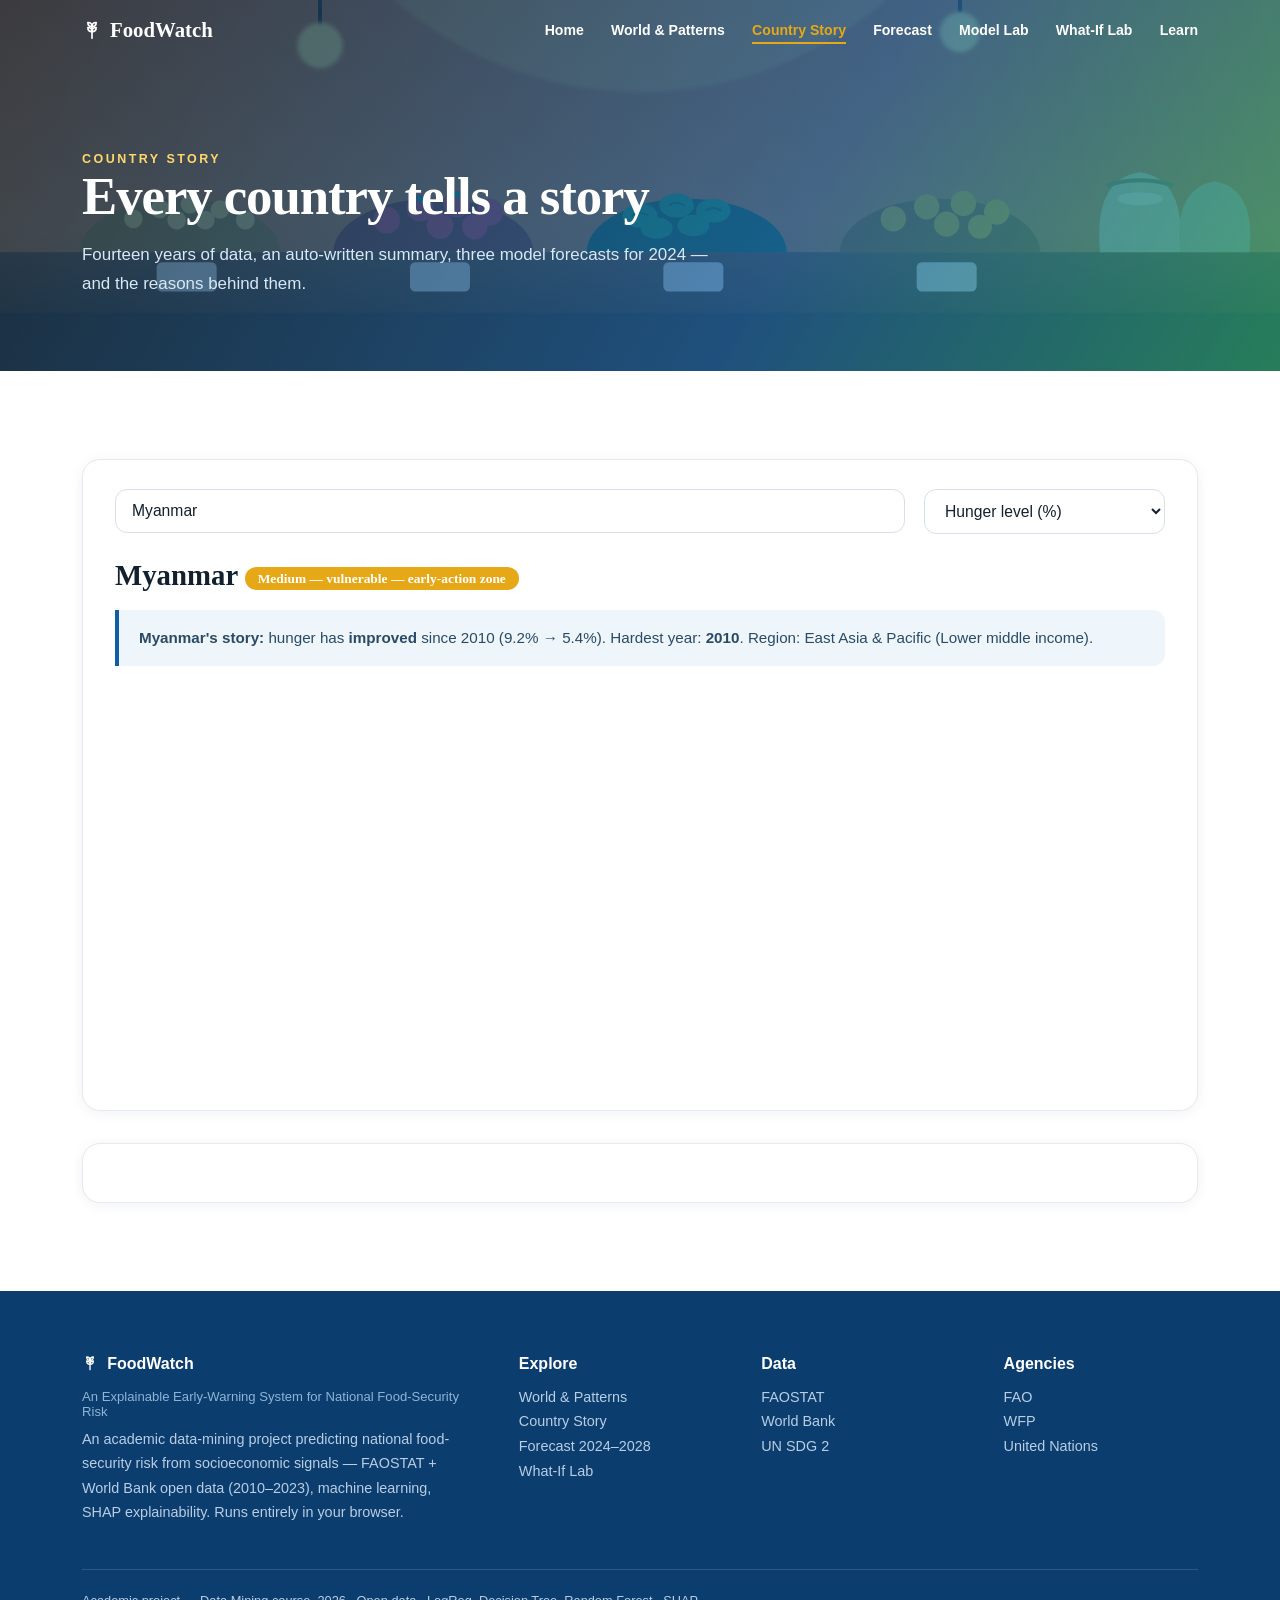
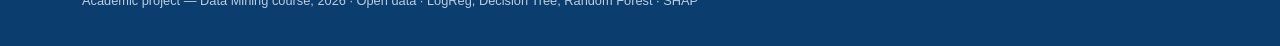
==== commit 31844475: "v5 Batch 3: line-icon system, emoji removal, forecast visual language (blue=observed, violet=5yr)" ====
--- a/country.html
+++ b/country.html
@@ -3,6 +3,7 @@
 <head>
 <meta charset="UTF-8"><meta name="viewport" content="width=device-width, initial-scale=1.0">
 <title>Country Story — FoodWatch</title>
+<link href="https://fonts.googleapis.com/css2?family=Source+Serif+4:wght@600;700&family=Inter:wght@400;500;600;700&display=swap" rel="stylesheet">
 <link rel="stylesheet" href="style.css">
 <script src="plotly.min.js"></script>
 <script src="foodwatch_data.js"></script>
@@ -25,7 +26,7 @@
   <div class="wrap">
     <div class="card rv">
       <div style="display:flex;gap:1.2rem;flex-wrap:wrap;align-items:center">
-        <input type="text" id="cSearch" list="cList" placeholder="🔎 Type a country — try Myanmar, Kenya, Haiti…" style="flex:1;min-width:280px">
+        <input type="text" id="cSearch" list="cList" placeholder="Type a country — try Myanmar, Kenya, Haiti…" style="flex:1;min-width:280px">
         <datalist id="cList"></datalist>
         <select id="cMetric"></select>
       </div>
@@ -79,9 +80,9 @@
   html+=`<h2 style="font-size:1.5rem;margin-bottom:.4rem">${LBL[k].replace(/\\s*\\(.*\\)/,'')} — forecast</h2>
    <div style="color:var(--muted);font-size:.9rem;margin-bottom:1.2rem">Where ${m.n}'s ${LBL[k].toLowerCase().replace(/\\s*\\(.*\\)/,'')} is heading, from the machine-learning model.</div>
    <div style="display:flex;gap:1rem;flex-wrap:wrap">
-    <div class="kpi" style="min-width:150px"><div class="l">Now (2023)</div><div class="n">${f.now==null?'—':fmt(f.now)}</div></div>
-    <div class="kpi" style="min-width:150px;border-top:3px solid #0F5FA8"><div class="l">2024 forecast</div><div class="n" style="color:#0F5FA8">${fmt(f.y2024)}</div></div>
-    <div class="kpi" style="min-width:150px;border-top:3px solid #1A9E77"><div class="l">2028 outlook</div><div class="n" style="color:#1A9E77">${fmt(f.y2028)}</div></div>
+    <div class="kpi" style="min-width:150px"><div class="l">Observed · Now (2023)</div><div class="n">${f.now==null?'—':fmt(f.now)}</div></div>
+    <div class="kpi" style="min-width:150px;border-top:3px solid var(--blue)"><div class="l" style="color:var(--blue)">Forecast · 2024</div><div class="n" style="color:var(--blue)">${fmt(f.y2024)}</div></div>
+    <div class="kpi fc" style="min-width:150px;border-top:3px solid var(--violet)"><div class="l" style="color:var(--violet)">Five-year outlook · 2028</div><div class="n" style="color:var(--violet)">${fmt(f.y2028)}</div></div>
    </div>`;
   // find this indicator's predictability for an honest caveat
   const fm=(FW.FCMETRICS||[]).find(x=>x.ind===k);
--- a/style.css
+++ b/style.css
@@ -1,7 +1,8 @@
 /* FoodWatch — shared stylesheet (multi-page, roomy edition) */
 *{margin:0;padding:0;box-sizing:border-box}
 :root{--blue:#0F5FA8;--blue-d:#0B3D6E;--navy:#082A47;--teal:#1A9E77;--amber:#E6A817;--red:#D64550;
- --ink:#13202E;--muted:#5B6B7C;--mist:#F4F7FA;--serif:'Source Serif 4',Georgia,serif;
+ --violet:#6E59A5;--ink:#13202E;--muted:#5B6B7C;--mist:#F4F7FA;--line:#E3EAF1;
+ --serif:'Source Serif 4',Georgia,serif;
  --sans:'Inter',-apple-system,sans-serif;--ease:cubic-bezier(.16,1,.3,1)}
 html{scroll-behavior:smooth}
 body{font-family:var(--sans);color:var(--ink);background:#fff;overflow-x:hidden}
@@ -20,7 +21,9 @@
 nav .bar{max-width:1180px;margin:0 auto;padding:1.1rem 2rem;display:flex;align-items:center;justify-content:space-between}
 nav.solid,nav.scrolled{background:rgba(255,255,255,.9);backdrop-filter:blur(18px);box-shadow:0 1px 0 rgba(19,32,46,.08)}
 nav.scrolled .bar{padding:.7rem 2rem}
-nav .logo{font-family:var(--serif);font-weight:700;font-size:1.3rem;color:#fff;text-decoration:none;transition:.3s}
+nav .logo{font-family:var(--serif);font-weight:700;font-size:1.3rem;color:#fff;text-decoration:none;transition:.3s;
+ display:inline-flex;align-items:center;gap:.5rem}
+footer h4 .ic{vertical-align:-2.5px;margin-right:.3rem}
 nav.solid .logo,nav.scrolled .logo{color:var(--blue-d)}
 nav ul{display:flex;gap:1.7rem;list-style:none;align-items:center}
 nav ul a{text-decoration:none;color:#fff;font-size:.88rem;font-weight:600;transition:.3s;padding:.3rem 0;
@@ -81,13 +84,33 @@
 .btn-blue{background:var(--blue);color:#fff}
 .btn-blue:hover{background:var(--blue-d);transform:translateY(-2px);box-shadow:0 12px 28px rgba(15,95,168,.3)}
 .chip{padding:.6rem 1.25rem;border-radius:999px;border:1.5px solid #D7E0EA;background:#fff;font-weight:600;
- font-size:.9rem;cursor:pointer;transition:.3s var(--ease);font-family:var(--sans)}
+ font-size:.9rem;cursor:pointer;transition:.3s var(--ease);font-family:var(--sans);color:var(--ink);
+ display:inline-flex;align-items:center;gap:.45rem}
 .chip.on{background:var(--blue);color:#fff;border-color:var(--blue)}
 .chip:hover{transform:translateY(-2px);box-shadow:0 8px 20px rgba(15,95,168,.15)}
+.chip:active{transform:translateY(0) scale(.97)}
+.chip:focus-visible,.btn:focus-visible{outline:3px solid rgba(15,95,168,.35);outline-offset:2px}
+
+/* ICONS + FORECAST LANGUAGE
+   Colour grammar: tier colours (green/amber/red) mean risk tiers ONLY.
+   Blue = observed data & next-year model output. Violet + dashed = five-year forecast. */
+.ic{vertical-align:-3.5px;flex:none}
+.chip.fc.on{background:var(--violet);border-color:var(--violet)}
+.tagfc{display:inline-flex;align-items:center;gap:.35rem;font-size:.64rem;font-weight:800;
+ letter-spacing:.13em;text-transform:uppercase;color:var(--violet);
+ border:1.5px dashed color-mix(in srgb,var(--violet) 55%,#fff);border-radius:7px;padding:.2rem .55rem;background:#F7F5FB}
+.tagnow{display:inline-flex;align-items:center;gap:.35rem;font-size:.64rem;font-weight:800;
+ letter-spacing:.13em;text-transform:uppercase;color:var(--blue);
+ border:1.5px solid #CFE0F0;border-radius:7px;padding:.2rem .55rem;background:#F2F8FD}
+.kpi.fc{border:1.5px dashed color-mix(in srgb,var(--violet) 45%,#fff);
+ background:linear-gradient(135deg,rgba(110,89,165,.06),rgba(110,89,165,.015))}
+.cnum{display:inline-flex;width:23px;height:23px;border-radius:7px;background:var(--blue);color:#fff;
+ font:700 .8rem var(--sans);align-items:center;justify-content:center;margin-right:.55rem;vertical-align:-4px}
 
 /* CARDS */
 .card{background:#fff;border:1px solid #E3EAF1;border-radius:18px;padding:1.8rem 2rem;
- box-shadow:0 2px 14px rgba(16,42,67,.06)}
+ box-shadow:0 2px 14px rgba(16,42,67,.06);transition:box-shadow .4s var(--ease)}
+.card:hover{box-shadow:0 8px 30px rgba(16,42,67,.09)}
 .explain{background:#EEF5FB;border-left:4px solid var(--blue);border-radius:0 12px 12px 0;
  padding:.95rem 1.25rem;color:#2A4A66;font-size:.95rem;margin-top:1.1rem;line-height:1.7}
 .badge{padding:.24rem .8rem;border-radius:999px;font-weight:700;font-size:.84rem;color:#fff;display:inline-block}
@@ -113,7 +136,9 @@
 
 /* KPI */
 .kgrid{display:grid;grid-template-columns:repeat(auto-fit,minmax(190px,1fr));gap:1.3rem;margin:1.8rem 0}
-.kpi{background:#fff;border:1px solid #E3EAF1;border-radius:16px;padding:1.3rem 1.5rem}
+.kpi{background:#fff;border:1px solid #E3EAF1;border-radius:16px;padding:1.3rem 1.5rem;
+ transition:transform .35s var(--ease),box-shadow .35s var(--ease)}
+.kpi:hover{transform:translateY(-3px);box-shadow:0 10px 26px rgba(16,42,67,.09)}
 .kpi .n{font-family:var(--serif);font-size:2.2rem;font-weight:700}
 .kpi .l{color:var(--muted);font-size:.78rem;text-transform:uppercase;letter-spacing:.5px;margin-top:.2rem}
 
@@ -129,8 +154,13 @@
  border-radius:20px;overflow:hidden;transition:.45s var(--ease);box-shadow:0 4px 18px rgba(16,42,67,.07)}
 .feature:hover{transform:translateY(-10px);box-shadow:0 26px 60px rgba(15,95,168,.18)}
 .feature .art{height:170px;background:linear-gradient(120deg,var(--navy),var(--blue));position:relative;overflow:hidden;
- display:flex;align-items:center;justify-content:center;font-size:3.4rem}
+ display:flex;align-items:center;justify-content:center}
 .feature .art img{position:absolute;inset:0;width:100%;height:100%;object-fit:cover}
+.artic{position:relative;z-index:2;width:64px;height:64px;border-radius:18px;color:#fff;
+ background:rgba(8,42,71,.35);border:1px solid rgba(255,255,255,.4);backdrop-filter:blur(8px);
+ display:flex;align-items:center;justify-content:center;box-shadow:0 10px 30px rgba(0,0,0,.25);
+ transition:transform .45s var(--ease)}
+.feature:hover .artic{transform:translateY(-4px) scale(1.06)}
 .feature .body{padding:1.6rem 1.8rem}
 .feature b{font-size:1.12rem}.feature span{color:var(--muted);font-size:.93rem;line-height:1.65;display:block;margin-top:.5rem}
 .feature .go{color:var(--blue);font-weight:700;font-size:.9rem;display:inline-block;margin-top:1rem;transition:.3s}
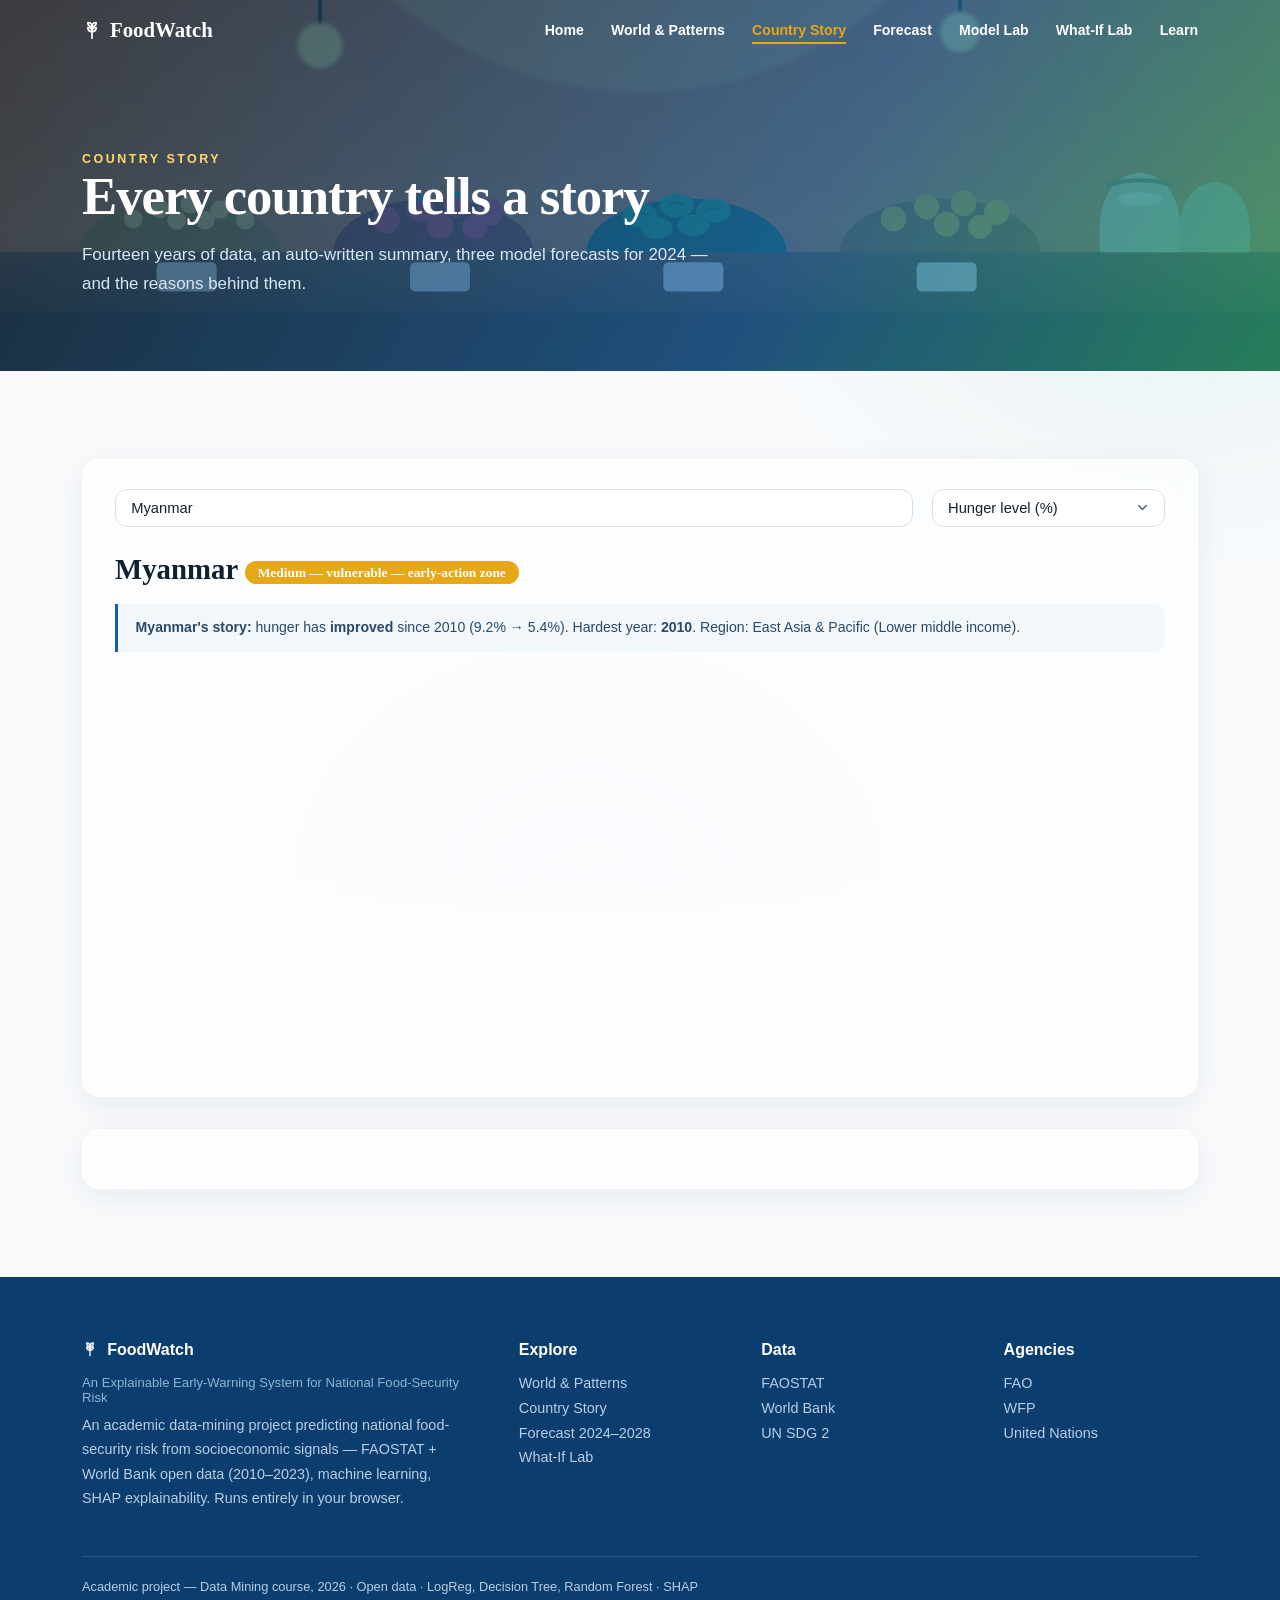
==== commit 8b78fdc7: "v5 UI polish: liquid-glass design, all-indicator forecasts, simpler notes, compact layout" ====
--- a/country.html
+++ b/country.html
@@ -77,30 +77,31 @@
  let html='';
  // ---- v5: forecast ALIGNED to the selected indicator ----
  if(F&&F[k]){const f=F[k];
-  html+=`<h2 style="font-size:1.5rem;margin-bottom:.4rem">${LBL[k].replace(/\\s*\\(.*\\)/,'')} — forecast</h2>
-   <div style="color:var(--muted);font-size:.9rem;margin-bottom:1.2rem">Where ${m.n}'s ${LBL[k].toLowerCase().replace(/\\s*\\(.*\\)/,'')} is heading, from the machine-learning model.</div>
-   <div style="display:flex;gap:1rem;flex-wrap:wrap">
-    <div class="kpi" style="min-width:150px"><div class="l">Observed · Now (2023)</div><div class="n">${f.now==null?'—':fmt(f.now)}</div></div>
-    <div class="kpi" style="min-width:150px;border-top:3px solid var(--blue)"><div class="l" style="color:var(--blue)">Forecast · 2024</div><div class="n" style="color:var(--blue)">${fmt(f.y2024)}</div></div>
-    <div class="kpi fc" style="min-width:150px;border-top:3px solid var(--violet)"><div class="l" style="color:var(--violet)">Five-year outlook · 2028</div><div class="n" style="color:var(--violet)">${fmt(f.y2028)}</div></div>
+  html+=`<h2 style="font-size:1.2rem;margin-bottom:.9rem">Where ${m.n}'s ${LBL[k].toLowerCase().replace(/\s*\(.*\)/,'')} is heading</h2>
+   <div style="display:flex;gap:.9rem;flex-wrap:wrap">
+    <div class="kpi" style="min-width:135px"><div class="l">Now (2023)</div><div class="n">${f.now==null?'—':fmt(f.now)}</div></div>
+    <div class="kpi" style="min-width:135px;border-top:3px solid var(--blue)"><div class="l" style="color:var(--blue)">2024 forecast</div><div class="n" style="color:var(--blue)">${fmt(f.y2024)}</div></div>
+    <div class="kpi fc" style="min-width:135px"><div class="l" style="color:var(--violet)">2028 outlook</div><div class="n" style="color:var(--violet)">${fmt(f.y2028)}</div></div>
    </div>`;
-  // find this indicator's predictability for an honest caveat
+  // honest, plain-language reliability caveat
   const fm=(FW.FCMETRICS||[]).find(x=>x.ind===k);
   if(fm){const weak=fm.r2_5<0.3;
-   html+=`<div class="explain" style="margin-top:1rem">This forecast is <b>${weak?'low-confidence':'reasonably reliable'}</b> —
-    on unseen test years the model's 5-year R² was ${fm.r2_5}. ${weak?'This indicator is volatile and hard to predict far ahead; treat the 2028 value as a rough direction only.':'This indicator changes slowly, so the model tracks it well.'}</div>`;}
+   html+=`<div class="explain" style="margin-top:.9rem">${weak
+    ?'This one is <b>hard to predict</b> far ahead — it jumps around a lot. Take the 2028 number as a rough direction only.'
+    :'This forecast is <b>reliable</b> — the number changes slowly, and the model tracked it well on past years.'}</div>`;}
  }
  // ---- risk-tier forecast (always shown; three models) ----
- html+='<h3 style="font-family:var(--sans);font-size:1rem;margin:1.8rem 0 .8rem">Overall risk tier next year — do three models agree?</h3>';
- if(P){html+='<div style="display:flex;gap:1rem;flex-wrap:wrap">';
+ html+='<h3 style="font-family:var(--sans);font-size:.95rem;margin:1.6rem 0 .7rem">Risk tier next year — do three models agree?</h3>';
+ if(P){html+='<div style="display:flex;gap:.9rem;flex-wrap:wrap">';
   [['rf','Random Forest'],['lr','Logistic Regression'],['dt','Decision Tree']].forEach(([kk,nm])=>{
-   const p=P[kk];html+=`<div class="kpi" style="min-width:190px"><div class="l">${nm}</div>
-    <div style="margin-top:.4rem"><span class="badge" style="background:${TC[p.t]}">${p.t}</span>
-    <b style="font-size:.95rem"> ${Math.round(p.c*100)}% sure</b></div></div>`;});
+   const p=P[kk];html+=`<div class="kpi" style="min-width:160px"><div class="l">${nm}</div>
+    <div style="margin-top:.35rem"><span class="badge" style="background:${TC[p.t]};font-size:.78rem">${p.t}</span>
+    <b style="font-size:.85rem"> ${Math.round(p.c*100)}% sure</b></div></div>`;});
   html+='</div>';}
  else html+='<div class="explain">No 2023 data available for a next-year forecast for this country.</div>';
- html+=`<div style="margin-top:1.6rem"><a class="btn btn-blue" href="lab.html">Test scenarios for this country →</a>
-   &nbsp;<a class="btn" style="border:1.5px solid #D7E0EA" href="modellab.html">How the models work →</a></div>`;
+ html+=`<div style="margin-top:1.4rem;display:flex;gap:.7rem;flex-wrap:wrap;align-items:center">
+   <a class="btn btn-blue" href="lab.html">Test scenarios →</a>
+   <a class="btn" style="border:1.5px solid #D7E0EA" href="modellab.html">How the models work →</a></div>`;
  document.getElementById('cOutlook').innerHTML=html;}
 document.getElementById('cSearch').addEventListener('change',e=>showCountry(e.target.value));
 mSel.onchange=()=>showCountry(document.getElementById('cSearch').value||'Myanmar');
--- a/style.css
+++ b/style.css
@@ -5,7 +5,14 @@
  --serif:'Source Serif 4',Georgia,serif;
  --sans:'Inter',-apple-system,sans-serif;--ease:cubic-bezier(.16,1,.3,1)}
 html{scroll-behavior:smooth}
-body{font-family:var(--sans);color:var(--ink);background:#fff;overflow-x:hidden}
+body{font-family:var(--sans);color:var(--ink);background:#F8FAFC;overflow-x:hidden}
+/* soft colour mesh behind everything — gives the glass surfaces something to refract */
+body::before{content:'';position:fixed;inset:0;z-index:-1;pointer-events:none;
+ background:radial-gradient(640px 420px at 10% 6%,rgba(15,95,168,.08),transparent 62%),
+            radial-gradient(720px 520px at 92% 28%,rgba(26,158,119,.07),transparent 62%),
+            radial-gradient(640px 520px at 46% 98%,rgba(110,89,165,.06),transparent 62%);
+ animation:mesh 26s ease-in-out infinite alternate}
+@keyframes mesh{to{transform:translate3d(0,-26px,0) scale(1.05)}}
 h1,h2,h3{font-family:var(--serif);line-height:1.15}
 .wrap{max-width:1180px;margin:0 auto;padding:0 2rem}
 section{padding:5.5rem 0}
@@ -75,17 +82,18 @@
 @keyframes wheel{to{opacity:0;transform:translateY(14px)}}
 
 /* BUTTONS / CHIPS */
-.btn{display:inline-block;padding:1rem 2.3rem;border-radius:999px;font-weight:700;text-decoration:none;
- font-size:1rem;transition:.35s var(--ease);border:none;cursor:pointer;font-family:var(--sans)}
+.btn{display:inline-block;padding:.8rem 1.7rem;border-radius:999px;font-weight:600;text-decoration:none;
+ font-size:.92rem;transition:.35s var(--ease);border:none;cursor:pointer;font-family:var(--sans)}
 .btn-solid{background:#fff;color:var(--blue-d)}
 .btn-solid:hover{transform:translateY(-4px) scale(1.04);box-shadow:0 22px 50px rgba(0,0,0,.4)}
 .btn-ghost{border:1.5px solid rgba(255,255,255,.65);color:#fff;margin-left:.9rem;background:none}
 .btn-ghost:hover{background:rgba(255,255,255,.15)}
 .btn-blue{background:var(--blue);color:#fff}
 .btn-blue:hover{background:var(--blue-d);transform:translateY(-2px);box-shadow:0 12px 28px rgba(15,95,168,.3)}
-.chip{padding:.6rem 1.25rem;border-radius:999px;border:1.5px solid #D7E0EA;background:#fff;font-weight:600;
- font-size:.9rem;cursor:pointer;transition:.3s var(--ease);font-family:var(--sans);color:var(--ink);
- display:inline-flex;align-items:center;gap:.45rem}
+.chip{padding:.55rem 1.15rem;border-radius:999px;border:1px solid rgba(215,224,234,.9);
+ background:rgba(255,255,255,.72);backdrop-filter:blur(12px);-webkit-backdrop-filter:blur(12px);
+ font-weight:600;font-size:.86rem;cursor:pointer;transition:.3s var(--ease);font-family:var(--sans);color:var(--ink);
+ display:inline-flex;align-items:center;gap:.45rem;box-shadow:inset 0 1px 0 rgba(255,255,255,.9)}
 .chip.on{background:var(--blue);color:#fff;border-color:var(--blue)}
 .chip:hover{transform:translateY(-2px);box-shadow:0 8px 20px rgba(15,95,168,.15)}
 .chip:active{transform:translateY(0) scale(.97)}
@@ -107,15 +115,21 @@
 .cnum{display:inline-flex;width:23px;height:23px;border-radius:7px;background:var(--blue);color:#fff;
  font:700 .8rem var(--sans);align-items:center;justify-content:center;margin-right:.55rem;vertical-align:-4px}
 
-/* CARDS */
-.card{background:#fff;border:1px solid #E3EAF1;border-radius:18px;padding:1.8rem 2rem;
- box-shadow:0 2px 14px rgba(16,42,67,.06);transition:box-shadow .4s var(--ease)}
-.card:hover{box-shadow:0 8px 30px rgba(16,42,67,.09)}
-.explain{background:#EEF5FB;border-left:4px solid var(--blue);border-radius:0 12px 12px 0;
- padding:.95rem 1.25rem;color:#2A4A66;font-size:.95rem;margin-top:1.1rem;line-height:1.7}
+/* CARDS — liquid-glass surfaces */
+.card{background:rgba(255,255,255,.66);border:1px solid rgba(255,255,255,.85);border-radius:18px;
+ padding:1.8rem 2rem;backdrop-filter:blur(22px) saturate(1.5);-webkit-backdrop-filter:blur(22px) saturate(1.5);
+ box-shadow:0 8px 32px rgba(16,42,67,.07),inset 0 1px 0 rgba(255,255,255,.95);
+ transition:box-shadow .4s var(--ease)}
+.card:hover{box-shadow:0 14px 44px rgba(16,42,67,.1),inset 0 1px 0 rgba(255,255,255,.95)}
+.explain{background:rgba(238,245,251,.8);border-left:3px solid var(--blue);border-radius:0 12px 12px 0;
+ padding:.8rem 1.1rem;color:#2A4A66;font-size:.88rem;margin-top:1.1rem;line-height:1.65}
 .badge{padding:.24rem .8rem;border-radius:999px;font-weight:700;font-size:.84rem;color:#fff;display:inline-block}
-select,input[type=text]{font-family:var(--sans);font-size:.98rem;padding:.75rem 1rem;border:1.5px solid #D7E0EA;
- border-radius:12px;background:#fff;color:var(--ink);outline:none;transition:.3s}
+select,input[type=text]{font-family:var(--sans);font-size:.92rem;padding:.65rem .95rem;border:1.5px solid #D7E0EA;
+ border-radius:12px;background:rgba(255,255,255,.85);color:var(--ink);outline:none;transition:.3s;
+ backdrop-filter:blur(10px);-webkit-backdrop-filter:blur(10px)}
+select{appearance:none;-webkit-appearance:none;padding-right:2.5rem;cursor:pointer;
+ background-image:url("data:image/svg+xml,%3Csvg xmlns='http://www.w3.org/2000/svg' viewBox='0 0 24 24' fill='none' stroke='%235B6B7C' stroke-width='2.4' stroke-linecap='round' stroke-linejoin='round'%3E%3Cpolyline points='6 9 12 15 18 9'/%3E%3C/svg%3E");
+ background-repeat:no-repeat;background-position:right .85rem center;background-size:15px}
 select:focus,input[type=text]:focus{border-color:var(--blue);box-shadow:0 0 0 3px rgba(15,95,168,.12)}
 input[type=range]{accent-color:var(--blue)}
 
@@ -136,34 +150,44 @@
 
 /* KPI */
 .kgrid{display:grid;grid-template-columns:repeat(auto-fit,minmax(190px,1fr));gap:1.3rem;margin:1.8rem 0}
-.kpi{background:#fff;border:1px solid #E3EAF1;border-radius:16px;padding:1.3rem 1.5rem;
+.kpi{background:rgba(255,255,255,.72);border:1px solid rgba(255,255,255,.9);border-radius:14px;
+ padding:.95rem 1.15rem;backdrop-filter:blur(16px);-webkit-backdrop-filter:blur(16px);
+ box-shadow:0 4px 18px rgba(16,42,67,.06),inset 0 1px 0 rgba(255,255,255,.95);
  transition:transform .35s var(--ease),box-shadow .35s var(--ease)}
-.kpi:hover{transform:translateY(-3px);box-shadow:0 10px 26px rgba(16,42,67,.09)}
-.kpi .n{font-family:var(--serif);font-size:2.2rem;font-weight:700}
-.kpi .l{color:var(--muted);font-size:.78rem;text-transform:uppercase;letter-spacing:.5px;margin-top:.2rem}
+.kpi:hover{transform:translateY(-3px);box-shadow:0 10px 26px rgba(16,42,67,.1)}
+.kpi .n{font-family:var(--serif);font-size:1.7rem;font-weight:700}
+.kpi .l{color:var(--muted);font-size:.7rem;text-transform:uppercase;letter-spacing:.5px;margin-top:.15rem}
 
 /* GRIDS */
 .grid2{display:grid;grid-template-columns:1fr 1fr;gap:2rem}
 .grid3{display:grid;grid-template-columns:repeat(auto-fit,minmax(280px,1fr));gap:1.8rem}
-.chartbox{background:#fff;border:1px solid #E3EAF1;border-radius:18px;padding:1.6rem;
- box-shadow:0 2px 14px rgba(16,42,67,.06)}
-.chartbox h3{font-size:1.1rem;font-family:var(--sans);margin-bottom:.6rem}
+.grid4{display:grid;grid-template-columns:repeat(4,1fr);gap:1.4rem}
+.chartbox{background:rgba(255,255,255,.66);border:1px solid rgba(255,255,255,.85);border-radius:18px;
+ padding:1.6rem;backdrop-filter:blur(22px) saturate(1.5);-webkit-backdrop-filter:blur(22px) saturate(1.5);
+ box-shadow:0 8px 32px rgba(16,42,67,.07),inset 0 1px 0 rgba(255,255,255,.95)}
+.chartbox h3{font-size:1.05rem;font-family:var(--sans);margin-bottom:.6rem}
+/* compact indicator-forecast tiles (forecast + what-if pages) */
+.mini{background:rgba(255,255,255,.75);border:1px solid rgba(255,255,255,.9);border-radius:13px;
+ padding:.85rem 1rem;backdrop-filter:blur(14px);-webkit-backdrop-filter:blur(14px);
+ box-shadow:0 4px 14px rgba(16,42,67,.05),inset 0 1px 0 rgba(255,255,255,.95)}
+.mini .t{font-size:.72rem;font-weight:700;color:var(--muted);text-transform:uppercase;letter-spacing:.4px}
+.mini .row{display:flex;justify-content:space-between;align-items:baseline;margin-top:.35rem;font-size:.82rem;color:var(--muted)}
+.mini .row b{font-family:var(--serif);font-size:.98rem;color:var(--ink)}
+.mini .row.f24 b{color:var(--blue)} .mini .row.f28 b{color:var(--violet)}
 
 /* FEATURE CARDS (home) */
-.feature{display:block;text-decoration:none;color:var(--ink);background:#fff;border:1px solid #E3EAF1;
- border-radius:20px;overflow:hidden;transition:.45s var(--ease);box-shadow:0 4px 18px rgba(16,42,67,.07)}
-.feature:hover{transform:translateY(-10px);box-shadow:0 26px 60px rgba(15,95,168,.18)}
-.feature .art{height:170px;background:linear-gradient(120deg,var(--navy),var(--blue));position:relative;overflow:hidden;
- display:flex;align-items:center;justify-content:center}
-.feature .art img{position:absolute;inset:0;width:100%;height:100%;object-fit:cover}
-.artic{position:relative;z-index:2;width:64px;height:64px;border-radius:18px;color:#fff;
- background:rgba(8,42,71,.35);border:1px solid rgba(255,255,255,.4);backdrop-filter:blur(8px);
- display:flex;align-items:center;justify-content:center;box-shadow:0 10px 30px rgba(0,0,0,.25);
- transition:transform .45s var(--ease)}
-.feature:hover .artic{transform:translateY(-4px) scale(1.06)}
-.feature .body{padding:1.6rem 1.8rem}
-.feature b{font-size:1.12rem}.feature span{color:var(--muted);font-size:.93rem;line-height:1.65;display:block;margin-top:.5rem}
-.feature .go{color:var(--blue);font-weight:700;font-size:.9rem;display:inline-block;margin-top:1rem;transition:.3s}
+.feature{display:block;text-decoration:none;color:var(--ink);background:rgba(255,255,255,.7);
+ border:1px solid rgba(255,255,255,.88);border-radius:20px;overflow:hidden;transition:.45s var(--ease);
+ backdrop-filter:blur(18px) saturate(1.4);-webkit-backdrop-filter:blur(18px) saturate(1.4);
+ box-shadow:0 6px 24px rgba(16,42,67,.07),inset 0 1px 0 rgba(255,255,255,.95)}
+.feature:hover{transform:translateY(-8px);box-shadow:0 24px 54px rgba(15,95,168,.16)}
+.feature .art{height:150px;background:linear-gradient(120deg,var(--navy),var(--blue));position:relative;overflow:hidden}
+.feature .art img{position:absolute;inset:0;width:100%;height:100%;object-fit:cover;
+ transition:transform .6s var(--ease)}
+.feature:hover .art img{transform:scale(1.06)}
+.feature .body{padding:1.3rem 1.4rem}
+.feature b{font-size:1.02rem}.feature span{color:var(--muted);font-size:.86rem;line-height:1.6;display:block;margin-top:.45rem}
+.feature .go{color:var(--blue);font-weight:700;font-size:.85rem;display:inline-block;margin-top:.85rem;transition:.3s}
 .feature:hover .go{transform:translateX(6px)}
 
 /* TIERS */
@@ -190,6 +214,14 @@
 .vid{position:relative;border-radius:18px;overflow:hidden;aspect-ratio:16/9;display:flex;align-items:flex-end;
  text-decoration:none;color:#fff;padding:1.4rem;box-shadow:0 18px 50px rgba(19,32,46,.2);transition:.4s var(--ease)}
 .vid:hover{transform:translateY(-8px) scale(1.02)}
+.vid img.vthumb{position:absolute;inset:0;width:100%;height:100%;object-fit:cover;
+ transition:transform .6s var(--ease)}
+.vid:hover img.vthumb{transform:scale(1.06)}
+.vid::before{content:'';position:absolute;inset:0;z-index:1;
+ background:linear-gradient(180deg,rgba(8,42,71,.12),rgba(8,42,71,.62))}
+.vid .play{z-index:2;backdrop-filter:blur(6px);-webkit-backdrop-filter:blur(6px);
+ background:rgba(255,255,255,.78);border:1px solid rgba(255,255,255,.9)}
+.vid small{z-index:2}
 .vid .play{position:absolute;top:50%;left:50%;transform:translate(-50%,-50%);width:62px;height:62px;border-radius:50%;
  background:rgba(255,255,255,.94);display:flex;align-items:center;justify-content:center;transition:.3s}
 .vid:hover .play{transform:translate(-50%,-50%) scale(1.15)}
@@ -233,6 +265,7 @@
  section{padding:4.2rem 0}
  .grid2{grid-template-columns:1fr;gap:1.6rem}
  .grid3{grid-template-columns:repeat(auto-fit,minmax(240px,1fr))}
+ .grid4{grid-template-columns:1fr 1fr}
  .tiers{grid-template-columns:1fr;gap:1.3rem}
  footer .cols{grid-template-columns:1fr 1fr;gap:2.2rem}
  #wWrap{grid-template-columns:1fr!important}
@@ -278,8 +311,8 @@
  /* cards & charts breathe, don't crush */
  .card{padding:1.3rem 1.2rem;border-radius:14px}
  .chartbox{padding:1.2rem}
- .grid3{grid-template-columns:1fr}
- .feature .art{height:140px;font-size:2.6rem}
+ .grid3,.grid4{grid-template-columns:1fr}
+ .feature .art{height:140px}
 
  /* forms stack instead of squeezing */
  .card > div[style*="flex"]{flex-direction:column;align-items:stretch!important}
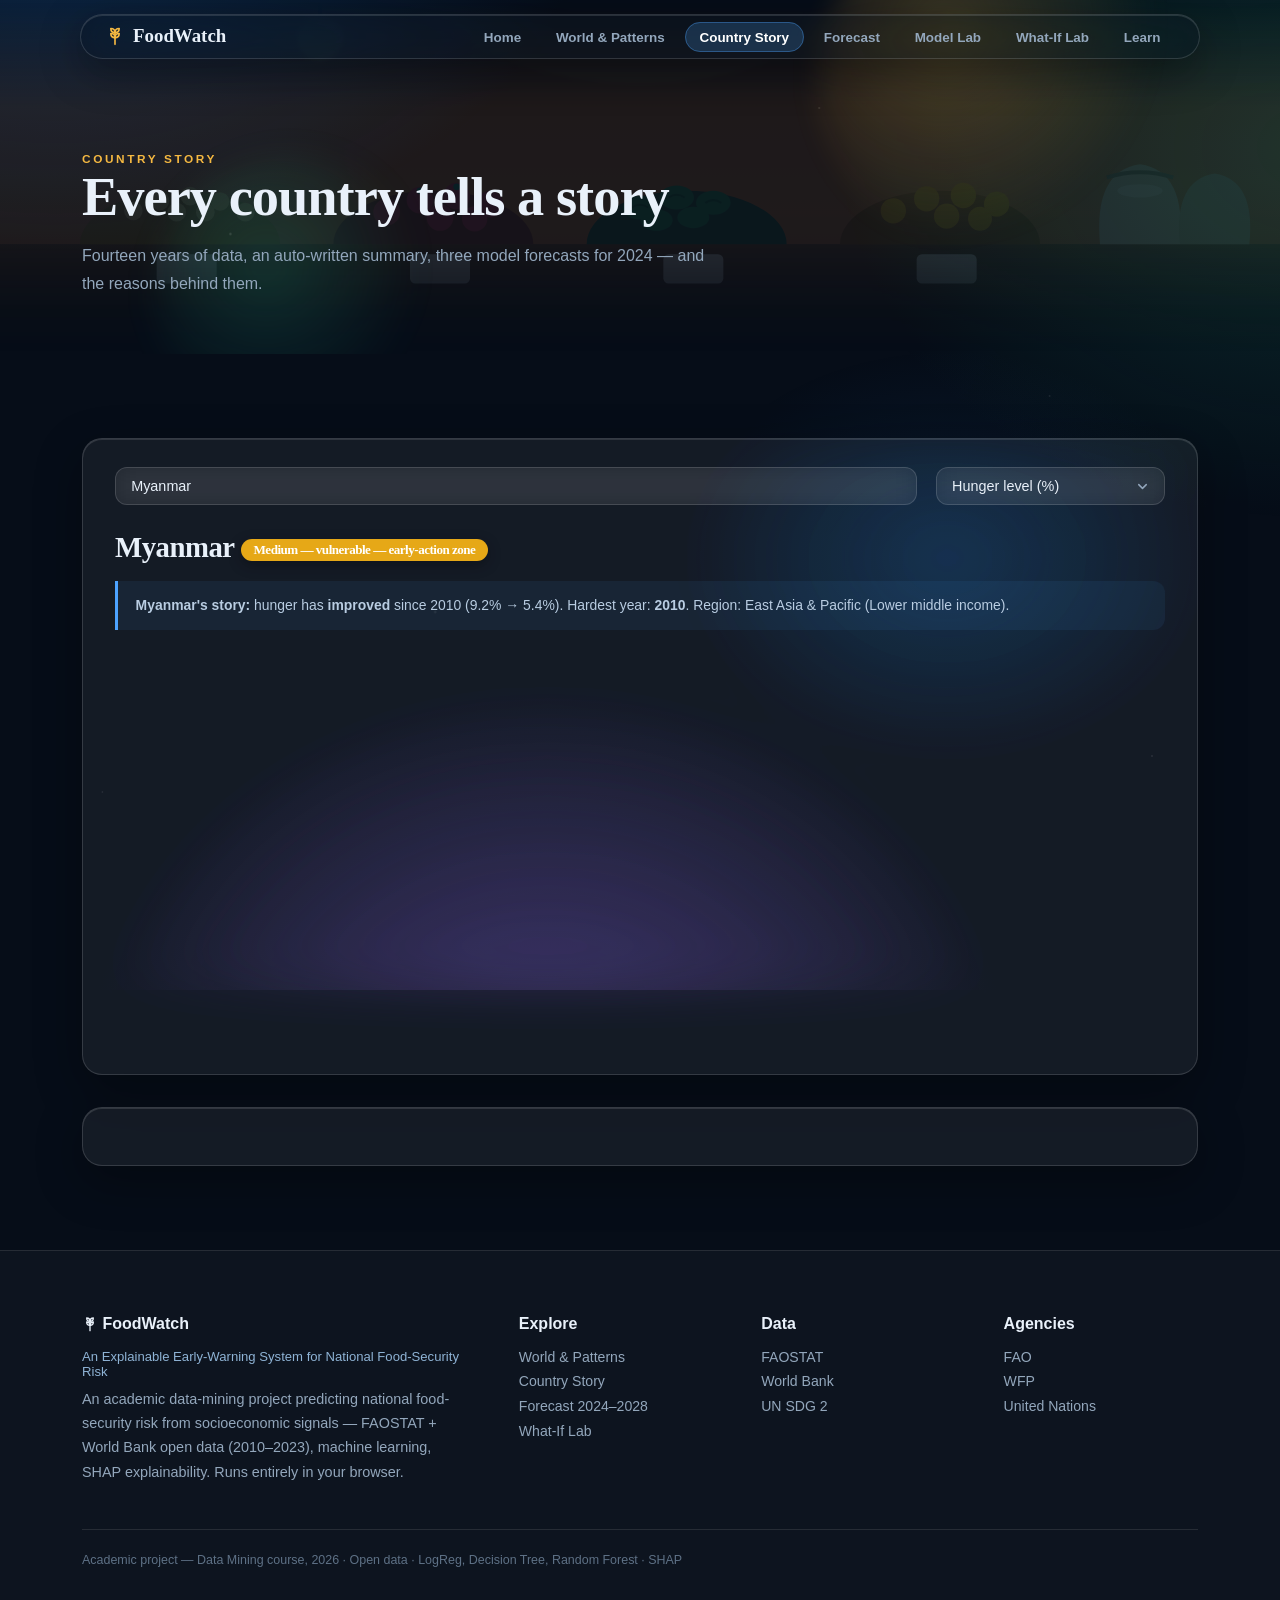
==== commit 50c9ac35: "v5: complete spatial-glass transformation — dark VisionOS environment, pill nav, cinematic hero, rea" ====
--- a/country.html
+++ b/country.html
@@ -15,7 +15,7 @@
 <div class="pagehead">
   <img class="bgart" src="assets/market.svg" alt="">
   <div class="wrap">
-    <div class="eyebrow" style="color:#FFD86B">Country Story</div>
+    <div class="eyebrow" style="color:#F5B942">Country Story</div>
     <h1>Every country tells a story</h1>
     <p>Fourteen years of data, an auto-written summary, three model forecasts for 2024 —
        and the reasons behind them.</p>
@@ -63,8 +63,8 @@
  const regAvg=FW.GLOB.years.map(y=>{let sum=0,n=0;ISOs.forEach(c=>{if(FW.META[c].r===m.r){
   const i=FW.SERIES[c].y.indexOf(y);if(i>-1&&FW.SERIES[c][k]&&FW.SERIES[c][k][i]!=null){sum+=FW.SERIES[c][k][i];n++;}}});
   return n?sum/n:null;});
- Plotly.react('cChart',[{x:s.y,y:s[k],name:m.n,mode:'lines+markers',line:{color:'#0F5FA8',width:3}},
-  {x:FW.GLOB.years,y:regAvg,name:m.r+' average',line:{color:'#9AA8B5',width:2,dash:'dot'}}],
+ Plotly.react('cChart',[{x:s.y,y:s[k],name:m.n,mode:'lines+markers',line:{color:'#4DA3FF',width:3}},
+  {x:FW.GLOB.years,y:regAvg,name:m.r+' average',line:{color:'#7C90A6',width:2,dash:'dot'}}],
   {...LAYOUT,yaxis:{title:LBL[k]},legend:{orientation:'h',y:1.12},
    shapes:[2020,2022].map(x=>({type:'line',x0:x,x1:x,y0:0,y1:1,yref:'paper',
     line:{color:TC.High,dash:'dash',width:1}}))},PLOTCFG);
@@ -101,7 +101,7 @@
  else html+='<div class="explain">No 2023 data available for a next-year forecast for this country.</div>';
  html+=`<div style="margin-top:1.4rem;display:flex;gap:.7rem;flex-wrap:wrap;align-items:center">
    <a class="btn btn-blue" href="lab.html">Test scenarios →</a>
-   <a class="btn" style="border:1.5px solid #D7E0EA" href="modellab.html">How the models work →</a></div>`;
+   <a class="btn" style="border:1px solid rgba(255,255,255,.25)" href="modellab.html">How the models work →</a></div>`;
  document.getElementById('cOutlook').innerHTML=html;}
 document.getElementById('cSearch').addEventListener('change',e=>showCountry(e.target.value));
 mSel.onchange=()=>showCountry(document.getElementById('cSearch').value||'Myanmar');
--- a/style.css
+++ b/style.css
@@ -1,341 +1,419 @@
-/* FoodWatch — shared stylesheet (multi-page, roomy edition) */
+/* ═══════════════════════════════════════════════════════════════
+   FoodWatch — Spatial Glass design system (v5)
+   Dark VisionOS-inspired environment · liquid-glass surfaces ·
+   pointer-reactive light · zero dependencies
+   Colour grammar: tier colours (green/amber/red) mean risk ONLY.
+   Blue = observed & next-year. Violet + dashed = five-year forecast.
+   ═══════════════════════════════════════════════════════════════ */
 *{margin:0;padding:0;box-sizing:border-box}
-:root{--blue:#0F5FA8;--blue-d:#0B3D6E;--navy:#082A47;--teal:#1A9E77;--amber:#E6A817;--red:#D64550;
- --violet:#6E59A5;--ink:#13202E;--muted:#5B6B7C;--mist:#F4F7FA;--line:#E3EAF1;
+:root{
+ --blue:#4DA3FF;--blue-deep:#0F5FA8;--blue-d:#0B3D6E;--navy:#082A47;
+ --teal:#2BC79A;--amber:#F5B942;--red:#FF6B74;--violet:#A08CE0;
+ --ink:#E9F1FA;--muted:#93A7BC;--faint:#5E7186;
+ --bg:#060D18;--mist:rgba(255,255,255,.03);--line:rgba(255,255,255,.1);
+ --glass:rgba(255,255,255,.06);--glass-hi:rgba(255,255,255,.11);--glass-edge:rgba(255,255,255,.14);
  --serif:'Source Serif 4',Georgia,serif;
- --sans:'Inter',-apple-system,sans-serif;--ease:cubic-bezier(.16,1,.3,1)}
+ --sans:'Inter',-apple-system,'SF Pro Text',sans-serif;
+ --ease:cubic-bezier(.16,1,.3,1)}
 html{scroll-behavior:smooth}
-body{font-family:var(--sans);color:var(--ink);background:#F8FAFC;overflow-x:hidden}
-/* soft colour mesh behind everything — gives the glass surfaces something to refract */
-body::before{content:'';position:fixed;inset:0;z-index:-1;pointer-events:none;
- background:radial-gradient(640px 420px at 10% 6%,rgba(15,95,168,.08),transparent 62%),
-            radial-gradient(720px 520px at 92% 28%,rgba(26,158,119,.07),transparent 62%),
-            radial-gradient(640px 520px at 46% 98%,rgba(110,89,165,.06),transparent 62%);
- animation:mesh 26s ease-in-out infinite alternate}
-@keyframes mesh{to{transform:translate3d(0,-26px,0) scale(1.05)}}
-h1,h2,h3{font-family:var(--serif);line-height:1.15}
+body{font-family:var(--sans);color:var(--ink);background:var(--bg);overflow-x:hidden;
+ animation:pagein .7s var(--ease) both}
+@keyframes pagein{from{opacity:0}to{opacity:1}}
+
+/* ---- spatial environment: aurora mesh + drifting light ---- */
+body::before{content:'';position:fixed;inset:-10%;z-index:-2;pointer-events:none;
+ background:
+  radial-gradient(900px 640px at 12% -4%,rgba(23,84,150,.42),transparent 62%),
+  radial-gradient(820px 620px at 94% 22%,rgba(20,120,96,.28),transparent 60%),
+  radial-gradient(760px 640px at 44% 108%,rgba(96,74,158,.3),transparent 62%),
+  radial-gradient(420px 320px at 70% 60%,rgba(28,96,160,.16),transparent 65%);
+ animation:mesh 30s ease-in-out infinite alternate}
+body::after{content:'';position:fixed;inset:0;z-index:-1;pointer-events:none;opacity:.5;
+ background:
+  radial-gradient(2px 2px at 18% 26%,rgba(255,255,255,.35),transparent 100%),
+  radial-gradient(1.6px 1.6px at 64% 12%,rgba(255,255,255,.3),transparent 100%),
+  radial-gradient(1.4px 1.4px at 82% 44%,rgba(255,255,255,.24),transparent 100%),
+  radial-gradient(2px 2px at 34% 68%,rgba(255,255,255,.2),transparent 100%),
+  radial-gradient(1.5px 1.5px at 90% 84%,rgba(255,255,255,.26),transparent 100%),
+  radial-gradient(1.3px 1.3px at 8% 88%,rgba(255,255,255,.22),transparent 100%)}
+@keyframes mesh{to{transform:translate3d(0,-34px,0) scale(1.06) rotate(.5deg)}}
+
+h1,h2,h3{font-family:var(--serif);line-height:1.14;letter-spacing:-.018em}
 .wrap{max-width:1180px;margin:0 auto;padding:0 2rem}
-section{padding:5.5rem 0}
-.eyebrow{font-size:.78rem;font-weight:700;letter-spacing:.2em;text-transform:uppercase;color:var(--blue)}
-.center{text-align:center;max-width:760px;margin:0 auto 3rem}
-.center h2{font-size:clamp(1.9rem,3.4vw,2.7rem);margin:.6rem 0 1rem}
-.center p{color:var(--muted);line-height:1.75;font-size:1.04rem}
-#progress{position:fixed;top:0;left:0;height:3px;width:0;z-index:200;
+section{padding:5.2rem 0;position:relative}
+.eyebrow{font-size:.74rem;font-weight:700;letter-spacing:.22em;text-transform:uppercase;color:var(--blue)}
+.center{text-align:center;max-width:760px;margin:0 auto 2.8rem}
+.center h2{font-size:clamp(1.9rem,3.4vw,2.6rem);margin:.6rem 0 .9rem}
+.center p{color:var(--muted);line-height:1.7;font-size:1rem}
+#progress{position:fixed;top:0;left:0;height:2px;width:0;z-index:200;
  background:linear-gradient(90deg,var(--blue),var(--teal),var(--amber))}
-
-/* NAV */
-nav{position:fixed;top:0;left:0;right:0;z-index:100;transition:.45s var(--ease)}
-nav .bar{max-width:1180px;margin:0 auto;padding:1.1rem 2rem;display:flex;align-items:center;justify-content:space-between}
-nav.solid,nav.scrolled{background:rgba(255,255,255,.9);backdrop-filter:blur(18px);box-shadow:0 1px 0 rgba(19,32,46,.08)}
-nav.scrolled .bar{padding:.7rem 2rem}
-nav .logo{font-family:var(--serif);font-weight:700;font-size:1.3rem;color:#fff;text-decoration:none;transition:.3s;
+::selection{background:rgba(77,163,255,.35)}
+::-webkit-scrollbar{width:10px;height:10px}
+::-webkit-scrollbar-track{background:transparent}
+::-webkit-scrollbar-thumb{background:rgba(255,255,255,.14);border-radius:6px;border:2px solid var(--bg)}
+
+/* motion-engine hooks */
+[data-tilt]{transition:transform .55s var(--ease);transform-style:preserve-3d;will-change:transform}
+.btn{transition-property:translate,transform,box-shadow,background;will-change:translate}
+.plx{will-change:translate}
+@media (prefers-reduced-motion:reduce){
+ *,*::before,*::after{animation-duration:.01ms!important;animation-iteration-count:1!important;transition-duration:.01ms!important}
+ html{scroll-behavior:auto}}
+
+/* aligned control rows */
+.ctl{display:grid;grid-template-columns:64px 1fr;gap:.8rem 1rem;align-items:center}
+.ctl .ctl-l{font-size:.74rem;font-weight:700;color:var(--muted);text-transform:uppercase;letter-spacing:.09em}
+.ctl .ctl-r{display:flex;gap:.7rem;flex-wrap:wrap;align-items:center}
+
+/* ═══ NAV — floating glass pill ═══ */
+nav{position:fixed;top:14px;left:50%;translate:-50% 0;z-index:100;width:min(1120px,calc(100% - 24px));
+ border-radius:999px;transition:.45s var(--ease);
+ background:rgba(10,20,34,.55);border:1px solid var(--glass-edge);
+ backdrop-filter:blur(24px) saturate(1.6);-webkit-backdrop-filter:blur(24px) saturate(1.6);
+ box-shadow:0 12px 40px rgba(0,0,0,.35),inset 0 1px 0 rgba(255,255,255,.12)}
+nav.scrolled{background:rgba(8,16,28,.75);box-shadow:0 16px 48px rgba(0,0,0,.45),inset 0 1px 0 rgba(255,255,255,.12)}
+nav .bar{padding:.65rem 1.5rem;display:flex;align-items:center;justify-content:space-between}
+nav .logo{font-family:var(--serif);font-weight:700;font-size:1.18rem;color:var(--ink);text-decoration:none;
  display:inline-flex;align-items:center;gap:.5rem}
-footer h4 .ic{vertical-align:-2.5px;margin-right:.3rem}
-nav.solid .logo,nav.scrolled .logo{color:var(--blue-d)}
-nav ul{display:flex;gap:1.7rem;list-style:none;align-items:center}
-nav ul a{text-decoration:none;color:#fff;font-size:.88rem;font-weight:600;transition:.3s;padding:.3rem 0;
- border-bottom:2px solid transparent}
-nav.solid ul a,nav.scrolled ul a{color:var(--ink)}
-nav ul a:hover{color:var(--amber)} nav.solid ul a:hover,nav.scrolled ul a:hover{color:var(--blue)}
-nav ul a.active{border-bottom-color:var(--amber);color:var(--amber)}
-nav.solid ul a.active,nav.scrolled ul a.active{color:var(--blue);border-bottom-color:var(--blue)}
-
-/* hamburger (mobile/tablet nav) */
+nav .logo .ic{color:var(--amber)}
+nav ul{display:flex;gap:.35rem;list-style:none;align-items:center}
+nav ul a{text-decoration:none;color:var(--muted);font-size:.84rem;font-weight:600;transition:.3s;
+ padding:.42rem .85rem;border-radius:999px;border:1px solid transparent}
+nav ul a:hover{color:var(--ink);background:rgba(255,255,255,.07)}
+nav ul a.active{color:#fff;background:rgba(77,163,255,.2);border-color:rgba(77,163,255,.35)}
 .navtoggle{display:none;background:none;border:none;cursor:pointer;padding:.4rem;z-index:110}
-.navtoggle span{display:block;width:24px;height:2.5px;background:#fff;margin:5px 0;border-radius:2px;transition:.3s}
-nav.solid .navtoggle span,nav.scrolled .navtoggle span{background:var(--blue-d)}
-nav.open .navtoggle span:nth-child(1){transform:translateY(7.5px) rotate(45deg)}
+.navtoggle span{display:block;width:22px;height:2px;background:var(--ink);margin:5px 0;border-radius:2px;transition:.3s}
+nav.open .navtoggle span:nth-child(1){transform:translateY(7px) rotate(45deg)}
 nav.open .navtoggle span:nth-child(2){opacity:0}
-nav.open .navtoggle span:nth-child(3){transform:translateY(-7.5px) rotate(-45deg)}
-
-/* PAGE HEADER (subpages) */
-.pagehead{background:linear-gradient(120deg,var(--navy),var(--blue) 62%,var(--teal));color:#fff;
- padding:9.5rem 0 4.5rem;position:relative;overflow:hidden}
-.pagehead h1{font-size:clamp(2.1rem,4.4vw,3.3rem);letter-spacing:-.02em}
-.pagehead p{color:#D9E8F5;margin-top:.9rem;max-width:640px;font-size:1.06rem;line-height:1.7}
-.pagehead img.bgart{position:absolute;inset:0;width:100%;height:100%;object-fit:cover;opacity:.28}
+nav.open .navtoggle span:nth-child(3){transform:translateY(-7px) rotate(-45deg)}
+
+/* ═══ PAGE HEADER — spatial, merges into the environment ═══ */
+.pagehead{padding:9.5rem 0 3.6rem;position:relative;overflow:hidden;color:var(--ink)}
+.pagehead h1{font-size:clamp(2.2rem,4.6vw,3.4rem)}
+.pagehead p{color:var(--muted);margin-top:.9rem;max-width:640px;font-size:1rem;line-height:1.7}
+.pagehead img.bgart{position:absolute;inset:0;width:100%;height:100%;object-fit:cover;opacity:.12;
+ mask-image:linear-gradient(180deg,transparent,#000 30%,#000 70%,transparent);
+ -webkit-mask-image:linear-gradient(180deg,transparent,#000 30%,#000 70%,transparent)}
 .pagehead .wrap{position:relative;z-index:2}
-
-/* HERO (home) */
+.pagehead::before,.hero::before{content:'';position:absolute;width:360px;height:360px;border-radius:50%;
+ background:radial-gradient(circle at 35% 35%,rgba(245,185,66,.22),transparent 65%);
+ filter:blur(14px);top:-100px;right:8%;z-index:1;animation:orb 12s ease-in-out infinite alternate}
+.pagehead::after,.hero .orb2{content:'';position:absolute;width:280px;height:280px;border-radius:50%;
+ background:radial-gradient(circle at 40% 40%,rgba(43,199,154,.18),transparent 65%);
+ filter:blur(16px);bottom:-80px;left:12%;z-index:1;animation:orb 15s 1.4s ease-in-out infinite alternate-reverse}
+@keyframes orb{to{transform:translate3d(40px,30px,0) scale(1.14)}}
+
+/* ═══ HERO (home) — cinematic spatial entrance ═══ */
 .hero{position:relative;min-height:100svh;display:flex;align-items:center;justify-content:center;
- text-align:center;color:#fff;overflow:hidden;
- background:linear-gradient(180deg,var(--navy) 0%,var(--blue) 58%,var(--teal) 140%)}
-.hero-img{position:absolute;inset:0;width:100%;height:100%;object-fit:cover;opacity:.85;
- animation:kb 24s ease-in-out infinite alternate}
-@keyframes kb{from{transform:scale(1.03)}to{transform:scale(1.12) translateY(-14px)}}
-.hero::after{content:'';position:absolute;inset:0;
- background:linear-gradient(180deg,rgba(8,42,71,.55),rgba(8,42,71,.1) 45%,rgba(8,42,71,.55))}
+ text-align:center;color:var(--ink);overflow:hidden}
+.hero .orb2{position:absolute}
 .hero-inner{position:relative;z-index:3;max-width:980px;padding:0 2rem}
-.hero h1{font-size:clamp(2.6rem,6vw,4.8rem);font-weight:700;letter-spacing:-.02em;
- opacity:0;animation:up 1.1s .2s var(--ease) forwards;text-shadow:0 4px 30px rgba(0,0,0,.35)}
-.hero h1 .shimmer{background:linear-gradient(90deg,#FFD86B,#fff 40%,#8FE3C6,#FFD86B);background-size:250% 100%;
- -webkit-background-clip:text;background-clip:text;-webkit-text-fill-color:transparent;animation:sheen 6s linear infinite}
-@keyframes sheen{to{background-position:250% 0}}
-.hero p{font-size:clamp(1.05rem,1.9vw,1.3rem);color:#EAF3FB;margin:1.6rem auto 2.6rem;max-width:640px;
- opacity:0;animation:up 1.1s .45s var(--ease) forwards;text-shadow:0 2px 14px rgba(0,0,0,.35)}
+.hero h1{font-size:clamp(2.7rem,6.2vw,5rem);font-weight:700;letter-spacing:-.025em;
+ opacity:0;animation:up 1.1s .2s var(--ease) forwards}
+.hero h1 .shimmer{background:linear-gradient(90deg,#F5B942,#fff 40%,#7FE3C2,#F5B942);background-size:250% 100%;
+ -webkit-background-clip:text;background-clip:text;-webkit-text-fill-color:transparent;animation:sheenTxt 6s linear infinite}
+@keyframes sheenTxt{to{background-position:250% 0}}
+.hero p{font-size:clamp(1rem,1.8vw,1.2rem);color:var(--muted);margin:1.5rem auto 2.4rem;max-width:620px;
+ opacity:0;animation:up 1.1s .45s var(--ease) forwards}
 .hero .btns{opacity:0;animation:up 1.1s .7s var(--ease) forwards}
-@keyframes up{from{opacity:0;transform:translateY(50px)}to{opacity:1;transform:none}}
-.scroll-hint{position:absolute;bottom:2rem;left:50%;transform:translateX(-50%);z-index:3;width:26px;height:42px;
- border:2px solid rgba(255,255,255,.65);border-radius:14px}
-.scroll-hint::after{content:'';position:absolute;top:7px;left:50%;width:4px;height:8px;margin-left:-2px;
- background:#fff;border-radius:2px;animation:wheel 1.8s infinite}
-@keyframes wheel{to{opacity:0;transform:translateY(14px)}}
-
-/* BUTTONS / CHIPS */
+@keyframes up{from{opacity:0;transform:translateY(46px)}to{opacity:1;transform:none}}
+/* floating glass stat chips inside the hero */
+.fchip{position:absolute;z-index:2;padding:.8rem 1.2rem;border-radius:16px;text-align:left;
+ background:var(--glass);border:1px solid var(--glass-edge);
+ backdrop-filter:blur(18px) saturate(1.5);-webkit-backdrop-filter:blur(18px) saturate(1.5);
+ box-shadow:0 14px 40px rgba(0,0,0,.35),inset 0 1px 0 rgba(255,255,255,.14);
+ opacity:0;animation:up 1.2s 1s var(--ease) forwards}
+.fchip .fv{font-family:var(--serif);font-size:1.5rem;font-weight:700}
+.fchip .fl{font-size:.68rem;color:var(--muted);text-transform:uppercase;letter-spacing:.06em;margin-top:.1rem}
+.fchip.f2{animation-delay:1.15s}.fchip.f3{animation-delay:1.3s}
+.scroll-hint{position:absolute;bottom:2rem;left:50%;transform:translateX(-50%);z-index:3;width:24px;height:40px;
+ border:1.5px solid rgba(255,255,255,.4);border-radius:14px}
+.scroll-hint::after{content:'';position:absolute;top:7px;left:50%;width:3px;height:8px;margin-left:-1.5px;
+ background:rgba(255,255,255,.8);border-radius:2px;animation:wheel 1.8s infinite}
+@keyframes wheel{to{opacity:0;transform:translateY(13px)}}
+
+/* ═══ BUTTONS / CHIPS ═══ */
 .btn{display:inline-block;padding:.8rem 1.7rem;border-radius:999px;font-weight:600;text-decoration:none;
  font-size:.92rem;transition:.35s var(--ease);border:none;cursor:pointer;font-family:var(--sans)}
-.btn-solid{background:#fff;color:var(--blue-d)}
-.btn-solid:hover{transform:translateY(-4px) scale(1.04);box-shadow:0 22px 50px rgba(0,0,0,.4)}
-.btn-ghost{border:1.5px solid rgba(255,255,255,.65);color:#fff;margin-left:.9rem;background:none}
-.btn-ghost:hover{background:rgba(255,255,255,.15)}
-.btn-blue{background:var(--blue);color:#fff}
-.btn-blue:hover{background:var(--blue-d);transform:translateY(-2px);box-shadow:0 12px 28px rgba(15,95,168,.3)}
-.chip{padding:.55rem 1.15rem;border-radius:999px;border:1px solid rgba(215,224,234,.9);
- background:rgba(255,255,255,.72);backdrop-filter:blur(12px);-webkit-backdrop-filter:blur(12px);
- font-weight:600;font-size:.86rem;cursor:pointer;transition:.3s var(--ease);font-family:var(--sans);color:var(--ink);
- display:inline-flex;align-items:center;gap:.45rem;box-shadow:inset 0 1px 0 rgba(255,255,255,.9)}
-.chip.on{background:var(--blue);color:#fff;border-color:var(--blue)}
-.chip:hover{transform:translateY(-2px);box-shadow:0 8px 20px rgba(15,95,168,.15)}
+.btn-solid{background:#fff;color:#0B1B2E}
+.btn-solid:hover{transform:translateY(-3px);box-shadow:0 18px 44px rgba(255,255,255,.18)}
+.btn-ghost{border:1px solid rgba(255,255,255,.35);color:var(--ink);margin-left:.9rem;background:rgba(255,255,255,.06);
+ backdrop-filter:blur(12px);-webkit-backdrop-filter:blur(12px)}
+.btn-ghost:hover{background:rgba(255,255,255,.14)}
+.btn-blue{background:linear-gradient(135deg,#2E7FE0,#1D5FB4);color:#fff;
+ box-shadow:0 10px 30px rgba(46,127,224,.35),inset 0 1px 0 rgba(255,255,255,.25)}
+.btn-blue:hover{transform:translateY(-2px);box-shadow:0 16px 40px rgba(46,127,224,.45),inset 0 1px 0 rgba(255,255,255,.25)}
+.chip{padding:.55rem 1.15rem;border-radius:999px;border:1px solid var(--glass-edge);
+ background:var(--glass);backdrop-filter:blur(14px);-webkit-backdrop-filter:blur(14px);
+ font-weight:600;font-size:.85rem;cursor:pointer;transition:.3s var(--ease);font-family:var(--sans);color:var(--ink);
+ display:inline-flex;align-items:center;gap:.45rem;box-shadow:inset 0 1px 0 rgba(255,255,255,.12)}
+.chip.on{background:rgba(77,163,255,.22);color:#fff;border-color:rgba(77,163,255,.5);
+ box-shadow:0 0 22px rgba(77,163,255,.25),inset 0 1px 0 rgba(255,255,255,.18)}
+.chip:hover{transform:translateY(-2px);background:var(--glass-hi)}
+.chip.on:hover{background:rgba(77,163,255,.28)}
 .chip:active{transform:translateY(0) scale(.97)}
-.chip:focus-visible,.btn:focus-visible{outline:3px solid rgba(15,95,168,.35);outline-offset:2px}
-
-/* ICONS + FORECAST LANGUAGE
-   Colour grammar: tier colours (green/amber/red) mean risk tiers ONLY.
-   Blue = observed data & next-year model output. Violet + dashed = five-year forecast. */
+.chip:focus-visible,.btn:focus-visible{outline:2px solid rgba(77,163,255,.7);outline-offset:2px}
+.chip.fc.on{background:rgba(160,140,224,.24);border-color:rgba(160,140,224,.55);
+ box-shadow:0 0 22px rgba(160,140,224,.28),inset 0 1px 0 rgba(255,255,255,.18)}
+
+/* forecast-language tags */
 .ic{vertical-align:-3.5px;flex:none}
-.chip.fc.on{background:var(--violet);border-color:var(--violet)}
-.tagfc{display:inline-flex;align-items:center;gap:.35rem;font-size:.64rem;font-weight:800;
+.tagfc{display:inline-flex;align-items:center;gap:.35rem;font-size:.62rem;font-weight:800;
  letter-spacing:.13em;text-transform:uppercase;color:var(--violet);
- border:1.5px dashed color-mix(in srgb,var(--violet) 55%,#fff);border-radius:7px;padding:.2rem .55rem;background:#F7F5FB}
-.tagnow{display:inline-flex;align-items:center;gap:.35rem;font-size:.64rem;font-weight:800;
+ border:1px dashed rgba(160,140,224,.55);border-radius:7px;padding:.2rem .55rem;background:rgba(160,140,224,.1)}
+.tagnow{display:inline-flex;align-items:center;gap:.35rem;font-size:.62rem;font-weight:800;
  letter-spacing:.13em;text-transform:uppercase;color:var(--blue);
- border:1.5px solid #CFE0F0;border-radius:7px;padding:.2rem .55rem;background:#F2F8FD}
-.kpi.fc{border:1.5px dashed color-mix(in srgb,var(--violet) 45%,#fff);
- background:linear-gradient(135deg,rgba(110,89,165,.06),rgba(110,89,165,.015))}
-.cnum{display:inline-flex;width:23px;height:23px;border-radius:7px;background:var(--blue);color:#fff;
- font:700 .8rem var(--sans);align-items:center;justify-content:center;margin-right:.55rem;vertical-align:-4px}
-
-/* CARDS — liquid-glass surfaces */
-.card{background:rgba(255,255,255,.66);border:1px solid rgba(255,255,255,.85);border-radius:18px;
- padding:1.8rem 2rem;backdrop-filter:blur(22px) saturate(1.5);-webkit-backdrop-filter:blur(22px) saturate(1.5);
- box-shadow:0 8px 32px rgba(16,42,67,.07),inset 0 1px 0 rgba(255,255,255,.95);
- transition:box-shadow .4s var(--ease)}
-.card:hover{box-shadow:0 14px 44px rgba(16,42,67,.1),inset 0 1px 0 rgba(255,255,255,.95)}
-.explain{background:rgba(238,245,251,.8);border-left:3px solid var(--blue);border-radius:0 12px 12px 0;
- padding:.8rem 1.1rem;color:#2A4A66;font-size:.88rem;margin-top:1.1rem;line-height:1.65}
-.badge{padding:.24rem .8rem;border-radius:999px;font-weight:700;font-size:.84rem;color:#fff;display:inline-block}
-select,input[type=text]{font-family:var(--sans);font-size:.92rem;padding:.65rem .95rem;border:1.5px solid #D7E0EA;
- border-radius:12px;background:rgba(255,255,255,.85);color:var(--ink);outline:none;transition:.3s;
- backdrop-filter:blur(10px);-webkit-backdrop-filter:blur(10px)}
+ border:1px solid rgba(77,163,255,.4);border-radius:7px;padding:.2rem .55rem;background:rgba(77,163,255,.1)}
+.kpi.fc{border:1px dashed rgba(160,140,224,.45);background:rgba(160,140,224,.07)}
+.cnum{display:inline-flex;width:23px;height:23px;border-radius:7px;background:rgba(77,163,255,.25);
+ border:1px solid rgba(77,163,255,.4);color:#fff;
+ font:700 .78rem var(--sans);align-items:center;justify-content:center;margin-right:.55rem;vertical-align:-4px}
+
+/* ═══ GLASS SURFACES ═══ */
+.card,.chartbox{background:var(--glass);border:1px solid var(--glass-edge);border-radius:20px;
+ backdrop-filter:blur(24px) saturate(1.6);-webkit-backdrop-filter:blur(24px) saturate(1.6);
+ box-shadow:0 16px 48px rgba(0,0,0,.32),inset 0 1px 0 rgba(255,255,255,.12);
+ transition:box-shadow .4s var(--ease),border-color .4s var(--ease);position:relative}
+.card{padding:1.8rem 2rem}
+.chartbox{padding:1.6rem}
+.card:hover,.chartbox:hover{border-color:rgba(255,255,255,.2);
+ box-shadow:0 22px 60px rgba(0,0,0,.4),inset 0 1px 0 rgba(255,255,255,.14)}
+/* cursor-following specular highlight (set --mx/--my from fw.js) */
+.card::after,.chartbox::after,.feature::after{content:'';position:absolute;inset:0;border-radius:inherit;
+ pointer-events:none;opacity:0;transition:opacity .45s var(--ease);
+ background:radial-gradient(440px circle at var(--mx,50%) var(--my,50%),rgba(255,255,255,.08),transparent 55%)}
+.card:hover::after,.chartbox:hover::after,.feature:hover::after{opacity:1}
+.chartbox h3{font-size:1.02rem;font-family:var(--sans);margin-bottom:.6rem;color:var(--ink)}
+.explain{background:rgba(77,163,255,.07);border-left:3px solid var(--blue);border-radius:0 12px 12px 0;
+ padding:.8rem 1.1rem;color:#B9CDE2;font-size:.87rem;margin-top:1.1rem;line-height:1.65}
+.explain a{color:var(--blue)}
+.badge{padding:.24rem .8rem;border-radius:999px;font-weight:700;font-size:.82rem;color:#fff;display:inline-block;
+ box-shadow:0 4px 14px rgba(0,0,0,.3)}
+select,input[type=text]{font-family:var(--sans);font-size:.9rem;padding:.62rem .95rem;border:1px solid var(--glass-edge);
+ border-radius:12px;background:var(--glass);color:var(--ink);outline:none;transition:.3s;
+ backdrop-filter:blur(12px);-webkit-backdrop-filter:blur(12px)}
+input[type=text]::placeholder{color:var(--faint)}
 select{appearance:none;-webkit-appearance:none;padding-right:2.5rem;cursor:pointer;
- background-image:url("data:image/svg+xml,%3Csvg xmlns='http://www.w3.org/2000/svg' viewBox='0 0 24 24' fill='none' stroke='%235B6B7C' stroke-width='2.4' stroke-linecap='round' stroke-linejoin='round'%3E%3Cpolyline points='6 9 12 15 18 9'/%3E%3C/svg%3E");
+ background-image:url("data:image/svg+xml,%3Csvg xmlns='http://www.w3.org/2000/svg' viewBox='0 0 24 24' fill='none' stroke='%2393A7BC' stroke-width='2.4' stroke-linecap='round' stroke-linejoin='round'%3E%3Cpolyline points='6 9 12 15 18 9'/%3E%3C/svg%3E");
  background-repeat:no-repeat;background-position:right .85rem center;background-size:15px}
-select:focus,input[type=text]:focus{border-color:var(--blue);box-shadow:0 0 0 3px rgba(15,95,168,.12)}
+select option{background:#0D1B2E;color:var(--ink)}
+select:focus,input[type=text]:focus{border-color:rgba(77,163,255,.6);box-shadow:0 0 0 3px rgba(77,163,255,.18)}
 input[type=range]{accent-color:var(--blue)}
 
-/* MARQUEE */
-.marquee{background:var(--navy);color:#9FC2E2;padding:1rem 0;overflow:hidden;white-space:nowrap}
-.marquee-track{display:inline-block;animation:mq 26s linear infinite;font-weight:600;letter-spacing:.12em;font-size:.8rem}
+/* ═══ MARQUEE ═══ */
+.marquee{background:rgba(255,255,255,.035);border-top:1px solid var(--line);border-bottom:1px solid var(--line);
+ color:var(--faint);padding:.9rem 0;overflow:hidden;white-space:nowrap;
+ backdrop-filter:blur(8px);-webkit-backdrop-filter:blur(8px)}
+.marquee-track{display:inline-block;animation:mq 26s linear infinite;font-weight:600;letter-spacing:.12em;font-size:.76rem}
 .marquee-track span{margin:0 2.1rem;opacity:.85}
 @keyframes mq{to{transform:translateX(-50%)}}
 
-/* REVEAL + COUNTERS */
-.rv{opacity:0;transform:translateY(56px);transition:opacity 1s var(--ease),transform 1s var(--ease)}
-.rv.in{opacity:1;transform:none}
-.rv.d1{transition-delay:.12s}.rv.d2{transition-delay:.24s}.rv.d3{transition-delay:.36s}
-.stats{display:grid;grid-template-columns:repeat(auto-fit,minmax(200px,1fr));gap:2.4rem;text-align:center}
-.stat .num{font-family:var(--serif);font-size:3.4rem;font-weight:700;color:var(--blue)}
-.stat .num.red{color:var(--red)}.stat .num.teal{color:var(--teal)}.stat .num.amber{color:var(--amber)}
-.stat .lab{color:var(--muted);font-size:.92rem;margin-top:.4rem;line-height:1.5}
-
-/* KPI */
-.kgrid{display:grid;grid-template-columns:repeat(auto-fit,minmax(190px,1fr));gap:1.3rem;margin:1.8rem 0}
-.kpi{background:rgba(255,255,255,.72);border:1px solid rgba(255,255,255,.9);border-radius:14px;
+/* ═══ REVEAL + COUNTERS — blur-in, camera-like ═══ */
+.rv{opacity:0;transform:translateY(44px) scale(.985);filter:blur(9px);
+ transition:opacity .95s var(--ease),transform .95s var(--ease),filter .95s var(--ease)}
+.rv.in{opacity:1;transform:none;filter:none}
+.rv.d1{transition-delay:.1s}.rv.d2{transition-delay:.2s}.rv.d3{transition-delay:.3s}
+.stats{display:grid;grid-template-columns:repeat(auto-fit,minmax(200px,1fr));gap:2rem;text-align:center}
+.stat .num{font-family:var(--serif);font-size:3.2rem;font-weight:700;color:var(--blue);
+ text-shadow:0 0 34px rgba(77,163,255,.35)}
+.stat .num.red{color:var(--red);text-shadow:0 0 34px rgba(255,107,116,.3)}
+.stat .num.teal{color:var(--teal);text-shadow:0 0 34px rgba(43,199,154,.3)}
+.stat .num.amber{color:var(--amber);text-shadow:0 0 34px rgba(245,185,66,.3)}
+.stat .lab{color:var(--muted);font-size:.88rem;margin-top:.4rem;line-height:1.5}
+
+/* ═══ KPI ═══ */
+.kgrid{display:grid;grid-template-columns:repeat(auto-fit,minmax(180px,1fr));gap:1.1rem;margin:1.6rem 0}
+.kpi{background:var(--glass);border:1px solid var(--glass-edge);border-radius:14px;
  padding:.95rem 1.15rem;backdrop-filter:blur(16px);-webkit-backdrop-filter:blur(16px);
- box-shadow:0 4px 18px rgba(16,42,67,.06),inset 0 1px 0 rgba(255,255,255,.95);
- transition:transform .35s var(--ease),box-shadow .35s var(--ease)}
-.kpi:hover{transform:translateY(-3px);box-shadow:0 10px 26px rgba(16,42,67,.1)}
-.kpi .n{font-family:var(--serif);font-size:1.7rem;font-weight:700}
-.kpi .l{color:var(--muted);font-size:.7rem;text-transform:uppercase;letter-spacing:.5px;margin-top:.15rem}
-
-/* GRIDS */
-.grid2{display:grid;grid-template-columns:1fr 1fr;gap:2rem}
-.grid3{display:grid;grid-template-columns:repeat(auto-fit,minmax(280px,1fr));gap:1.8rem}
+ box-shadow:0 8px 24px rgba(0,0,0,.25),inset 0 1px 0 rgba(255,255,255,.1);
+ transition:transform .35s var(--ease),box-shadow .35s var(--ease),border-color .35s var(--ease)}
+.kpi:hover{transform:translateY(-3px);border-color:rgba(255,255,255,.22)}
+.kpi .n{font-family:var(--serif);font-size:1.7rem;font-weight:700;color:var(--ink)}
+.kpi .l{color:var(--muted);font-size:.68rem;text-transform:uppercase;letter-spacing:.5px;margin-top:.15rem}
+
+/* ═══ GRIDS ═══ */
+.grid2{display:grid;grid-template-columns:1fr 1fr;gap:1.8rem}
+.grid3{display:grid;grid-template-columns:repeat(auto-fit,minmax(280px,1fr));gap:1.6rem}
 .grid4{display:grid;grid-template-columns:repeat(4,1fr);gap:1.4rem}
-.chartbox{background:rgba(255,255,255,.66);border:1px solid rgba(255,255,255,.85);border-radius:18px;
- padding:1.6rem;backdrop-filter:blur(22px) saturate(1.5);-webkit-backdrop-filter:blur(22px) saturate(1.5);
- box-shadow:0 8px 32px rgba(16,42,67,.07),inset 0 1px 0 rgba(255,255,255,.95)}
-.chartbox h3{font-size:1.05rem;font-family:var(--sans);margin-bottom:.6rem}
-/* compact indicator-forecast tiles (forecast + what-if pages) */
-.mini{background:rgba(255,255,255,.75);border:1px solid rgba(255,255,255,.9);border-radius:13px;
+
+/* compact indicator-forecast tiles */
+.mini{background:var(--glass);border:1px solid var(--glass-edge);border-radius:13px;
  padding:.85rem 1rem;backdrop-filter:blur(14px);-webkit-backdrop-filter:blur(14px);
- box-shadow:0 4px 14px rgba(16,42,67,.05),inset 0 1px 0 rgba(255,255,255,.95)}
-.mini .t{font-size:.72rem;font-weight:700;color:var(--muted);text-transform:uppercase;letter-spacing:.4px}
-.mini .row{display:flex;justify-content:space-between;align-items:baseline;margin-top:.35rem;font-size:.82rem;color:var(--muted)}
-.mini .row b{font-family:var(--serif);font-size:.98rem;color:var(--ink)}
+ box-shadow:inset 0 1px 0 rgba(255,255,255,.1);transition:transform .3s var(--ease),border-color .3s var(--ease)}
+.mini:hover{transform:translateY(-2px);border-color:rgba(255,255,255,.22)}
+.mini .t{font-size:.7rem;font-weight:700;color:var(--muted);text-transform:uppercase;letter-spacing:.4px}
+.mini .row{display:flex;justify-content:space-between;align-items:baseline;margin-top:.35rem;font-size:.8rem;color:var(--muted)}
+.mini .row b{font-family:var(--serif);font-size:.96rem;color:var(--ink)}
 .mini .row.f24 b{color:var(--blue)} .mini .row.f28 b{color:var(--violet)}
 
-/* FEATURE CARDS (home) */
-.feature{display:block;text-decoration:none;color:var(--ink);background:rgba(255,255,255,.7);
- border:1px solid rgba(255,255,255,.88);border-radius:20px;overflow:hidden;transition:.45s var(--ease);
- backdrop-filter:blur(18px) saturate(1.4);-webkit-backdrop-filter:blur(18px) saturate(1.4);
- box-shadow:0 6px 24px rgba(16,42,67,.07),inset 0 1px 0 rgba(255,255,255,.95)}
-.feature:hover{transform:translateY(-8px);box-shadow:0 24px 54px rgba(15,95,168,.16)}
-.feature .art{height:150px;background:linear-gradient(120deg,var(--navy),var(--blue));position:relative;overflow:hidden}
+/* ═══ FEATURE CARDS (home) ═══ */
+.feature{display:block;text-decoration:none;color:var(--ink);background:var(--glass);
+ border:1px solid var(--glass-edge);border-radius:20px;overflow:hidden;transition:.45s var(--ease);
+ backdrop-filter:blur(20px) saturate(1.5);-webkit-backdrop-filter:blur(20px) saturate(1.5);
+ box-shadow:0 12px 36px rgba(0,0,0,.3),inset 0 1px 0 rgba(255,255,255,.12);position:relative}
+.feature:hover{transform:translateY(-8px);border-color:rgba(255,255,255,.24);
+ box-shadow:0 28px 64px rgba(0,0,0,.45)}
+.feature .art{height:150px;position:relative;overflow:hidden}
+.feature .art::after{content:'';position:absolute;inset:0;
+ background:linear-gradient(180deg,transparent 55%,rgba(6,13,24,.55))}
 .feature .art img{position:absolute;inset:0;width:100%;height:100%;object-fit:cover;
  transition:transform .6s var(--ease)}
 .feature:hover .art img{transform:scale(1.06)}
 .feature .body{padding:1.3rem 1.4rem}
-.feature b{font-size:1.02rem}.feature span{color:var(--muted);font-size:.86rem;line-height:1.6;display:block;margin-top:.45rem}
-.feature .go{color:var(--blue);font-weight:700;font-size:.85rem;display:inline-block;margin-top:.85rem;transition:.3s}
+.feature b{font-size:1rem}.feature span{color:var(--muted);font-size:.85rem;line-height:1.6;display:block;margin-top:.45rem}
+.feature .go{color:var(--blue);font-weight:700;font-size:.84rem;display:inline-block;margin-top:.85rem;transition:.3s}
 .feature:hover .go{transform:translateX(6px)}
 
-/* TIERS */
-.tiers{display:grid;grid-template-columns:repeat(3,1fr);gap:1.8rem}
-.tier{border-radius:20px;padding:2.2rem;color:#fff;position:relative;overflow:hidden;transition:.45s var(--ease)}
-.tier:hover{transform:translateY(-10px) rotateX(4deg)}
-.tier h3{font-size:1.55rem}.tier p{margin-top:.6rem;color:rgba(255,255,255,.9);font-size:.96rem;line-height:1.65}
-.tier .big{position:absolute;right:-.3rem;bottom:-1.6rem;font-size:6rem;font-weight:800;opacity:.14;font-family:var(--serif)}
-
-/* TABLE */
-table{width:100%;border-collapse:collapse;font-size:.92rem}
-th{background:var(--mist);text-align:left;padding:.85rem 1.1rem;color:var(--muted);font-size:.76rem;
+/* ═══ TIERS — glass with per-tier light (set --tint inline) ═══ */
+.tiers{display:grid;grid-template-columns:repeat(3,1fr);gap:1.6rem}
+.tier{border-radius:22px;padding:1.9rem 2rem 2.1rem;position:relative;overflow:hidden;
+ background:var(--glass);border:1px solid var(--glass-edge);
+ backdrop-filter:blur(22px) saturate(1.5);-webkit-backdrop-filter:blur(22px) saturate(1.5);
+ box-shadow:0 14px 40px rgba(0,0,0,.3),inset 0 1px 0 rgba(255,255,255,.12)}
+.tier::before{content:'';position:absolute;top:-70px;right:-50px;width:230px;height:230px;border-radius:50%;
+ background:radial-gradient(circle,var(--tint) 0%,transparent 68%);opacity:.28;pointer-events:none;
+ filter:blur(6px)}
+.tier::after{content:'';position:absolute;left:0;top:0;bottom:0;width:3px;background:var(--tint);opacity:.9}
+.tier .tb{display:inline-block;padding:.28rem .85rem;border-radius:999px;background:var(--tint);
+ color:#fff;font-weight:700;font-size:.8rem;letter-spacing:.02em;box-shadow:0 4px 18px rgba(0,0,0,.3)}
+.tier .tnum{font-family:var(--serif);font-size:2.6rem;font-weight:700;color:var(--tint);margin:.7rem 0 .2rem;
+ text-shadow:0 0 30px var(--tint)}
+.tier p{color:var(--muted);font-size:.88rem;line-height:1.65}
+
+/* ═══ TABLE ═══ */
+table{width:100%;border-collapse:collapse;font-size:.9rem;color:var(--ink)}
+th{background:rgba(10,20,34,.85);backdrop-filter:blur(12px);-webkit-backdrop-filter:blur(12px);
+ text-align:left;padding:.8rem 1.1rem;color:var(--muted);font-size:.72rem;
  text-transform:uppercase;letter-spacing:.5px;position:sticky;top:0;z-index:2}
-td{padding:.8rem 1.1rem;border-top:1px solid #EDF2F7}
-tr:hover td{background:#F4F9FE}
-.tablewrap{max-height:480px;overflow:auto;border:1px solid #E3EAF1;border-radius:16px}
-
-/* SLIDERS */
-.sliderlab{font-size:.84rem;font-weight:600;color:var(--muted);display:flex;justify-content:space-between;margin-top:1.2rem}
+td{padding:.75rem 1.1rem;border-top:1px solid rgba(255,255,255,.06)}
+tr:hover td{background:rgba(77,163,255,.07)}
+.tablewrap{max-height:480px;overflow:auto;border:1px solid var(--glass-edge);border-radius:16px;
+ background:rgba(255,255,255,.02)}
+
+/* ═══ SLIDERS ═══ */
+.sliderlab{font-size:.82rem;font-weight:600;color:var(--muted);display:flex;justify-content:space-between;margin-top:1.2rem}
 .sliderlab b{color:var(--ink)}
 
-/* VIDEOS + RESOURCES */
-.vids{display:grid;grid-template-columns:repeat(auto-fit,minmax(280px,1fr));gap:1.8rem}
+/* ═══ VIDEOS + RESOURCES ═══ */
+.vids{display:grid;grid-template-columns:repeat(auto-fit,minmax(280px,1fr));gap:1.6rem}
 .vid{position:relative;border-radius:18px;overflow:hidden;aspect-ratio:16/9;display:flex;align-items:flex-end;
- text-decoration:none;color:#fff;padding:1.4rem;box-shadow:0 18px 50px rgba(19,32,46,.2);transition:.4s var(--ease)}
+ text-decoration:none;color:#fff;padding:1.4rem;transition:.4s var(--ease);
+ border:1px solid var(--glass-edge);box-shadow:0 18px 50px rgba(0,0,0,.4)}
 .vid:hover{transform:translateY(-8px) scale(1.02)}
 .vid img.vthumb{position:absolute;inset:0;width:100%;height:100%;object-fit:cover;
  transition:transform .6s var(--ease)}
 .vid:hover img.vthumb{transform:scale(1.06)}
 .vid::before{content:'';position:absolute;inset:0;z-index:1;
- background:linear-gradient(180deg,rgba(8,42,71,.12),rgba(8,42,71,.62))}
-.vid .play{z-index:2;backdrop-filter:blur(6px);-webkit-backdrop-filter:blur(6px);
- background:rgba(255,255,255,.78);border:1px solid rgba(255,255,255,.9)}
-.vid small{z-index:2}
-.vid .play{position:absolute;top:50%;left:50%;transform:translate(-50%,-50%);width:62px;height:62px;border-radius:50%;
- background:rgba(255,255,255,.94);display:flex;align-items:center;justify-content:center;transition:.3s}
-.vid:hover .play{transform:translate(-50%,-50%) scale(1.15)}
-.vid .play::after{content:'';border-left:19px solid var(--blue);border-top:12px solid transparent;
- border-bottom:12px solid transparent;margin-left:4px}
-.vid b{position:relative;z-index:2;font-size:.98rem;text-shadow:0 2px 10px rgba(0,0,0,.5)}
-.vid small{position:absolute;top:1rem;left:1.2rem;z-index:2;font-weight:700;letter-spacing:.1em;
- background:rgba(255,255,255,.22);backdrop-filter:blur(6px);padding:.24rem .7rem;border-radius:999px}
-.res{display:grid;grid-template-columns:repeat(auto-fit,minmax(300px,1fr));gap:1.4rem}
-.res a{background:#fff;border:1px solid #E3EAF1;border-left:4px solid var(--blue);border-radius:16px;
- padding:1.4rem 1.6rem;text-decoration:none;color:var(--ink);transition:.35s var(--ease);display:block}
-.res a:hover{transform:translateX(6px);box-shadow:0 12px 30px rgba(15,95,168,.14)}
-.res b{color:var(--blue)}.res span{color:var(--muted);font-size:.9rem;display:block;margin-top:.4rem;line-height:1.6}
-
-/* FAQ */
-details{background:#fff;border:1px solid #E3EAF1;border-radius:16px;padding:1.25rem 1.6rem;margin-bottom:1rem}
-details summary{cursor:pointer;font-weight:600;list-style:none;display:flex;justify-content:space-between;font-size:1rem}
+ background:linear-gradient(180deg,rgba(6,13,24,.15),rgba(6,13,24,.72))}
+.vid .play{position:absolute;top:50%;left:50%;transform:translate(-50%,-50%);width:60px;height:60px;border-radius:50%;
+ z-index:2;display:flex;align-items:center;justify-content:center;transition:.3s;
+ background:rgba(255,255,255,.16);border:1px solid rgba(255,255,255,.45);
+ backdrop-filter:blur(10px);-webkit-backdrop-filter:blur(10px)}
+.vid:hover .play{transform:translate(-50%,-50%) scale(1.15);background:rgba(255,255,255,.3)}
+.vid .play::after{content:'';border-left:17px solid #fff;border-top:11px solid transparent;
+ border-bottom:11px solid transparent;margin-left:4px}
+.vid b{position:relative;z-index:2;font-size:.95rem;text-shadow:0 2px 12px rgba(0,0,0,.6)}
+.vid small{position:absolute;top:1rem;left:1.2rem;z-index:2;font-weight:700;letter-spacing:.1em;font-size:.66rem;
+ background:rgba(255,255,255,.16);border:1px solid rgba(255,255,255,.3);
+ backdrop-filter:blur(8px);-webkit-backdrop-filter:blur(8px);padding:.24rem .7rem;border-radius:999px}
+.res{display:grid;grid-template-columns:repeat(auto-fit,minmax(300px,1fr));gap:1.3rem}
+.res a{background:var(--glass);border:1px solid var(--glass-edge);border-left:3px solid var(--blue);border-radius:16px;
+ padding:1.3rem 1.5rem;text-decoration:none;color:var(--ink);transition:.35s var(--ease);display:block;
+ backdrop-filter:blur(16px);-webkit-backdrop-filter:blur(16px)}
+.res a:hover{transform:translateX(6px);border-color:rgba(77,163,255,.4);box-shadow:0 14px 36px rgba(0,0,0,.35)}
+.res b{color:var(--blue)}.res span{color:var(--muted);font-size:.88rem;display:block;margin-top:.4rem;line-height:1.6}
+
+/* ═══ FAQ ═══ */
+details{background:var(--glass);border:1px solid var(--glass-edge);border-radius:16px;
+ padding:1.2rem 1.5rem;margin-bottom:.9rem;backdrop-filter:blur(16px);-webkit-backdrop-filter:blur(16px);
+ transition:border-color .3s}
+details:hover{border-color:rgba(255,255,255,.22)}
+details summary{cursor:pointer;font-weight:600;list-style:none;display:flex;justify-content:space-between;
+ font-size:.98rem;color:var(--ink)}
 details summary::after{content:'+';font-size:1.35rem;color:var(--blue);transition:.3s}
 details[open] summary::after{transform:rotate(45deg)}
-details p{color:var(--muted);margin-top:.9rem;line-height:1.75;font-size:.96rem}
-
-/* BAND */
-.band{position:relative;min-height:52vh;display:flex;align-items:center;justify-content:center;text-align:center;
- color:#fff;overflow:hidden;padding:6rem 2rem;background:linear-gradient(120deg,var(--navy),var(--blue) 70%)}
-.band img{position:absolute;inset:0;width:100%;height:100%;object-fit:cover;opacity:.5}
-.band .q{position:relative;z-index:2;max-width:840px}
-.band .q h2{font-size:clamp(1.9rem,3.6vw,2.9rem);font-weight:600;line-height:1.35;text-shadow:0 3px 20px rgba(0,0,0,.4)}
-.band .q p{margin-top:1.2rem;color:#E5F0F9;font-size:1.04rem}
-
-footer{background:var(--blue-d);color:#B9CEE3;padding:4rem 0 2.4rem}
+details p{color:var(--muted);margin-top:.9rem;line-height:1.7;font-size:.92rem}
+
+/* ═══ QUOTE BAND — floating frosted panel over media ═══ */
+.band{position:relative;min-height:50vh;display:flex;align-items:center;justify-content:center;text-align:center;
+ color:#fff;overflow:hidden;padding:5.5rem 2rem}
+.band img{position:absolute;inset:0;width:100%;height:100%;object-fit:cover;opacity:.32;
+ mask-image:linear-gradient(180deg,transparent,#000 22%,#000 78%,transparent);
+ -webkit-mask-image:linear-gradient(180deg,transparent,#000 22%,#000 78%,transparent)}
+.band .q{position:relative;z-index:2;max-width:840px;
+ background:rgba(10,20,34,.4);border:1px solid rgba(255,255,255,.18);border-radius:26px;
+ padding:2.6rem 3rem;backdrop-filter:blur(18px) saturate(1.4);-webkit-backdrop-filter:blur(18px) saturate(1.4);
+ box-shadow:0 28px 70px rgba(0,0,0,.45),inset 0 1px 0 rgba(255,255,255,.16)}
+.band .q h2{font-size:clamp(1.6rem,3.1vw,2.4rem);font-weight:600;line-height:1.35}
+.band .q p{margin-top:1.1rem;color:var(--muted);font-size:.96rem}
+
+/* ═══ FOOTER ═══ */
+footer{background:rgba(255,255,255,.03);border-top:1px solid var(--line);color:var(--muted);
+ padding:4rem 0 2.4rem;backdrop-filter:blur(10px);-webkit-backdrop-filter:blur(10px)}
 footer .cols{display:grid;grid-template-columns:2fr 1fr 1fr 1fr;gap:3rem}
-footer h4{color:#fff;margin-bottom:1rem}
-footer a{display:block;color:#B9CEE3;text-decoration:none;font-size:.9rem;margin-bottom:.55rem}
-footer a:hover{color:#fff}
-footer .fine{margin-top:2.8rem;padding-top:1.4rem;border-top:1px solid rgba(255,255,255,.14);font-size:.8rem}
+footer h4{color:var(--ink);margin-bottom:1rem}
+footer a{display:block;color:var(--muted);text-decoration:none;font-size:.88rem;margin-bottom:.55rem;transition:.25s}
+footer a:hover{color:var(--ink)}
+footer .fine{margin-top:2.8rem;padding-top:1.4rem;border-top:1px solid var(--line);font-size:.78rem;color:var(--faint)}
+
 /* ══════════════════ RESPONSIVE ══════════════════ */
-
-/* Tablet & small laptop */
 @media(max-width:1020px){
  .wrap{padding:0 1.5rem}
- section{padding:4.2rem 0}
- .grid2{grid-template-columns:1fr;gap:1.6rem}
+ section{padding:4rem 0}
+ .grid2{grid-template-columns:1fr;gap:1.5rem}
  .grid3{grid-template-columns:repeat(auto-fit,minmax(240px,1fr))}
  .grid4{grid-template-columns:1fr 1fr}
- .tiers{grid-template-columns:1fr;gap:1.3rem}
+ .tiers{grid-template-columns:1fr;gap:1.2rem}
  footer .cols{grid-template-columns:1fr 1fr;gap:2.2rem}
  #wWrap{grid-template-columns:1fr!important}
  #fWrap{grid-template-columns:1fr!important}
+ .fchip{display:none}
 }
-
-/* Phones & small tablets — hamburger kicks in */
 @media(max-width:760px){
  .wrap{padding:0 1.2rem}
  section{padding:3.2rem 0}
  .navtoggle{display:block}
+ nav{top:10px;width:calc(100% - 20px)}
  nav ul{position:fixed;top:0;right:0;height:100vh;width:min(78vw,320px);flex-direction:column;
-  align-items:flex-start;justify-content:flex-start;gap:.2rem;background:#fff;
-  padding:5.5rem 1.6rem 2rem;box-shadow:-8px 0 40px rgba(19,32,46,.18);
-  transform:translateX(100%);transition:.4s var(--ease)}
+  align-items:flex-start;justify-content:flex-start;gap:.2rem;
+  background:rgba(8,16,28,.92);backdrop-filter:blur(28px);-webkit-backdrop-filter:blur(28px);
+  padding:5.5rem 1.6rem 2rem;box-shadow:-8px 0 40px rgba(0,0,0,.5);
+  transform:translateX(110%);transition:.4s var(--ease);border-left:1px solid var(--glass-edge)}
  nav.open ul{transform:translateX(0)}
  nav ul li{width:100%}
- nav ul a{display:block;width:100%;padding:.85rem 0;color:var(--ink)!important;font-size:1rem;
-  border-bottom:1px solid #EEF2F6!important}
- /* when menu is open, the top bar itself goes solid so logo+hamburger stay readable
-    over any hero background */
- nav.open .bar{background:rgba(255,255,255,.96);backdrop-filter:blur(18px)}
- nav.open .logo{color:var(--blue-d)}
- nav.open .navtoggle span{background:var(--blue-d)}
- nav.open::after{content:'';position:fixed;inset:0;background:rgba(8,42,71,.35);z-index:-1;
-  animation:fadein .3s}
+ nav ul a{display:block;width:100%;padding:.85rem .5rem;font-size:1rem;border-radius:12px;
+  border-bottom:1px solid rgba(255,255,255,.06)}
+ nav.open::after{content:'';position:fixed;inset:0;background:rgba(3,8,15,.55);z-index:-1;animation:fadein .3s}
  @keyframes fadein{from{opacity:0}to{opacity:1}}
-
- /* hero & headers */
  .hero{min-height:92svh}
  .hero-inner{padding:0 1.4rem}
  .hero p{margin:1.1rem auto 1.8rem}
  .btns{display:flex;flex-direction:column;gap:.8rem;align-items:center}
  .btn-ghost{margin-left:0}
- .pagehead{padding:7.5rem 0 3rem}
-
- /* stats & kpis stack cleanly */
- .stats{grid-template-columns:1fr 1fr;gap:1.6rem}
- .stat .num{font-size:2.5rem}
- .kgrid{grid-template-columns:1fr 1fr;gap:.9rem}
- .kpi{padding:1rem 1.1rem}
-
- /* cards & charts breathe, don't crush */
- .card{padding:1.3rem 1.2rem;border-radius:14px}
+ .pagehead{padding:7.5rem 0 2.6rem}
+ .stats{grid-template-columns:1fr 1fr;gap:1.5rem}
+ .stat .num{font-size:2.3rem}
+ .kgrid{grid-template-columns:1fr 1fr;gap:.8rem}
+ .kpi{padding:.9rem 1rem}
+ .card{padding:1.3rem 1.2rem;border-radius:16px}
  .chartbox{padding:1.2rem}
  .grid3,.grid4{grid-template-columns:1fr}
  .feature .art{height:140px}
-
- /* forms stack instead of squeezing */
  .card > div[style*="flex"]{flex-direction:column;align-items:stretch!important}
+ .ctl{grid-template-columns:1fr}
+ .ctl .ctl-r{gap:.5rem}
+ .band .q{padding:1.8rem 1.4rem}
  select,input[type=text]{width:100%}
- #fWrap, #wWrap{grid-template-columns:1fr!important;gap:1.2rem!important}
+ #fWrap,#wWrap{grid-template-columns:1fr!important;gap:1.2rem!important}
  #wSliders{grid-template-columns:1fr!important}
-
- /* tables scroll horizontally instead of squashing */
  .tablewrap{max-height:60vh}
- table{font-size:.85rem}
+ table{font-size:.84rem}
  th,td{padding:.65rem .7rem}
-
- /* video/resource grids single column */
  .vids,.res{grid-template-columns:1fr}
-
- /* photo bands shorter on phones */
- .band{min-height:38vh;padding:3.5rem 1.4rem}
-
+ .band{min-height:38vh;padding:3.2rem 1.4rem}
  footer{padding:3rem 0 2rem}
  footer .cols{grid-template-columns:1fr;gap:2rem}
 }
-
-/* Very small phones */
 @media(max-width:400px){
  .hero h1{font-size:2.1rem}
  .stats{grid-template-columns:1fr}
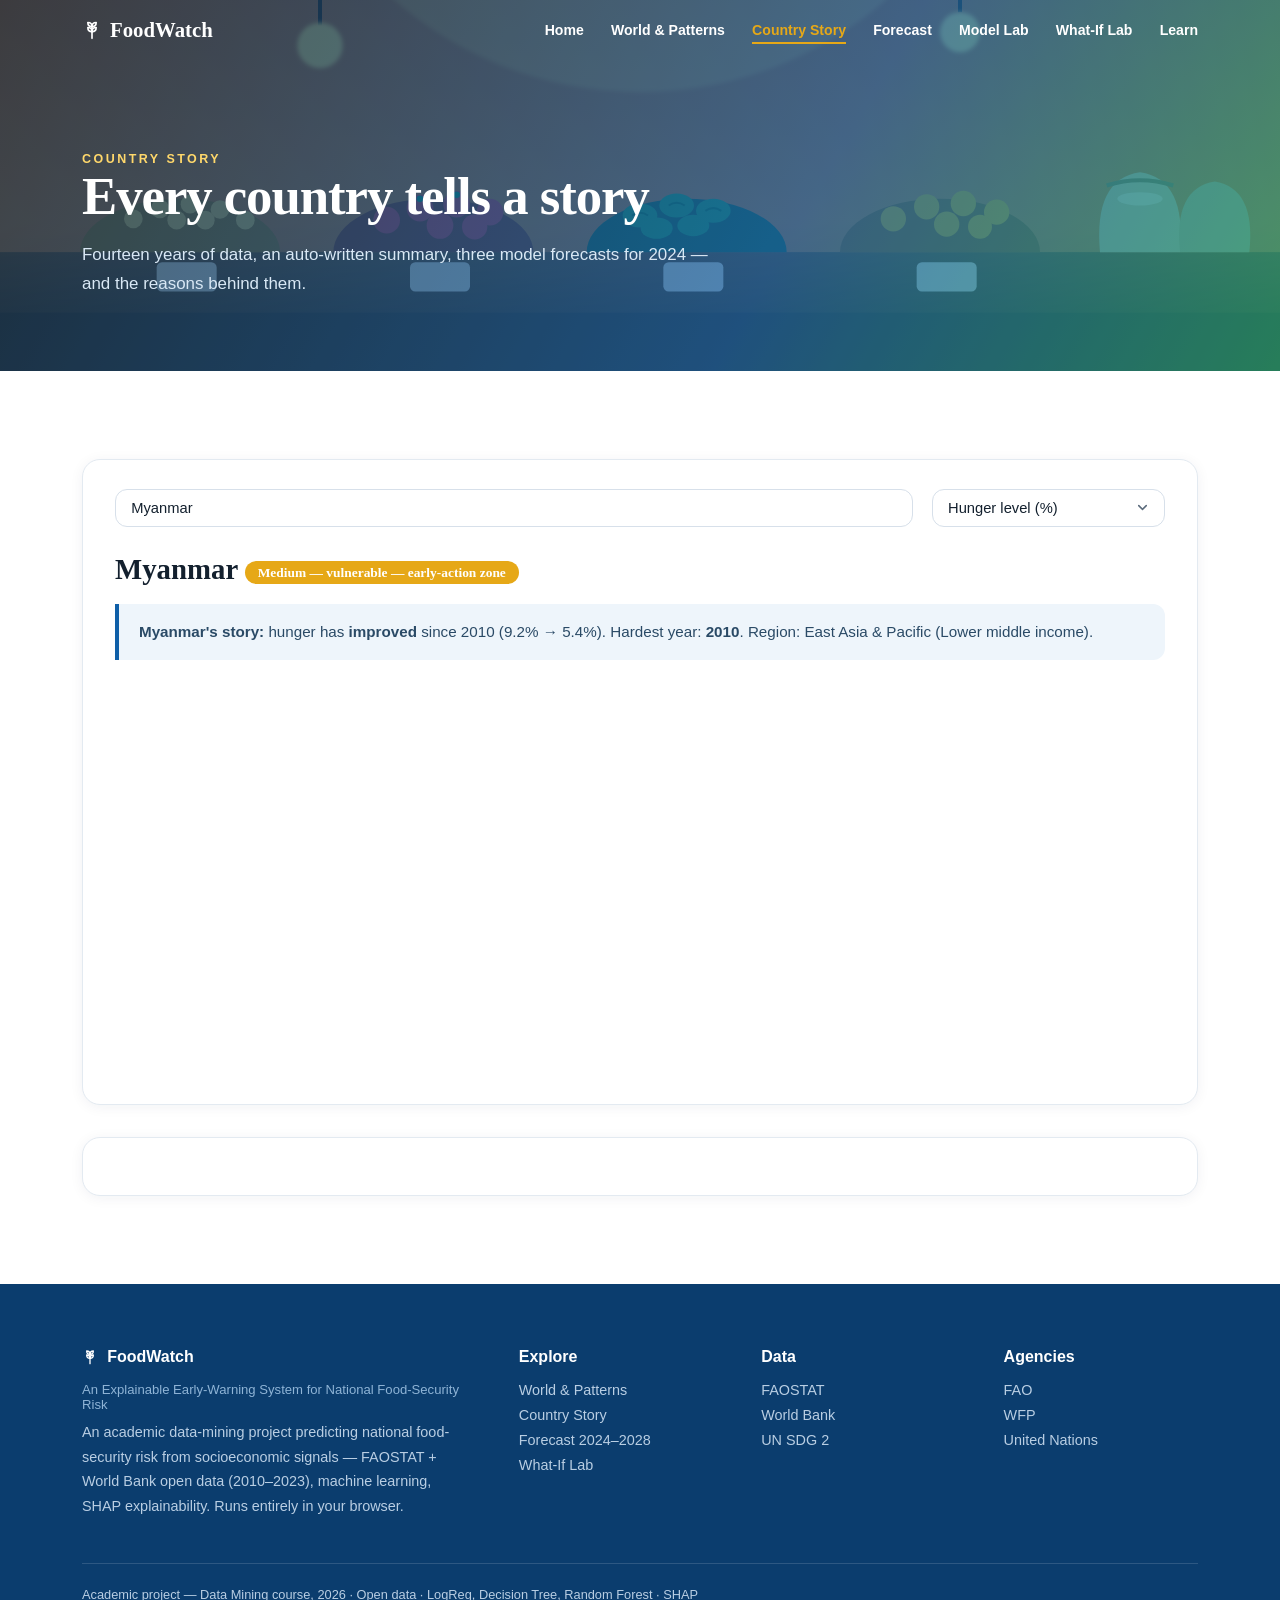
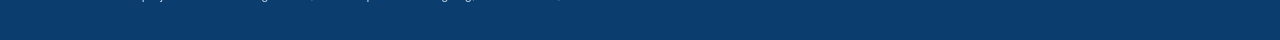
==== commit 29696e09: "Restore pre-liquid light design; keep bug fixes (unified buttons, aligned controls, indicator tiles)" ====
--- a/country.html
+++ b/country.html
@@ -15,7 +15,7 @@
 <div class="pagehead">
   <img class="bgart" src="assets/market.svg" alt="">
   <div class="wrap">
-    <div class="eyebrow" style="color:#F5B942">Country Story</div>
+    <div class="eyebrow" style="color:#FFD86B">Country Story</div>
     <h1>Every country tells a story</h1>
     <p>Fourteen years of data, an auto-written summary, three model forecasts for 2024 —
        and the reasons behind them.</p>
@@ -63,8 +63,8 @@
  const regAvg=FW.GLOB.years.map(y=>{let sum=0,n=0;ISOs.forEach(c=>{if(FW.META[c].r===m.r){
   const i=FW.SERIES[c].y.indexOf(y);if(i>-1&&FW.SERIES[c][k]&&FW.SERIES[c][k][i]!=null){sum+=FW.SERIES[c][k][i];n++;}}});
   return n?sum/n:null;});
- Plotly.react('cChart',[{x:s.y,y:s[k],name:m.n,mode:'lines+markers',line:{color:'#4DA3FF',width:3}},
-  {x:FW.GLOB.years,y:regAvg,name:m.r+' average',line:{color:'#7C90A6',width:2,dash:'dot'}}],
+ Plotly.react('cChart',[{x:s.y,y:s[k],name:m.n,mode:'lines+markers',line:{color:'#0F5FA8',width:3}},
+  {x:FW.GLOB.years,y:regAvg,name:m.r+' average',line:{color:'#9AA8B5',width:2,dash:'dot'}}],
   {...LAYOUT,yaxis:{title:LBL[k]},legend:{orientation:'h',y:1.12},
    shapes:[2020,2022].map(x=>({type:'line',x0:x,x1:x,y0:0,y1:1,yref:'paper',
     line:{color:TC.High,dash:'dash',width:1}}))},PLOTCFG);
@@ -101,7 +101,7 @@
  else html+='<div class="explain">No 2023 data available for a next-year forecast for this country.</div>';
  html+=`<div style="margin-top:1.4rem;display:flex;gap:.7rem;flex-wrap:wrap;align-items:center">
    <a class="btn btn-blue" href="lab.html">Test scenarios →</a>
-   <a class="btn" style="border:1px solid rgba(255,255,255,.25)" href="modellab.html">How the models work →</a></div>`;
+   <a class="btn btn-ghost" href="modellab.html">How the models work →</a></div>`;
  document.getElementById('cOutlook').innerHTML=html;}
 document.getElementById('cSearch').addEventListener('change',e=>showCountry(e.target.value));
 mSel.onchange=()=>showCountry(document.getElementById('cSearch').value||'Myanmar');
--- a/style.css
+++ b/style.css
@@ -1,419 +1,342 @@
-/* ═══════════════════════════════════════════════════════════════
-   FoodWatch — Spatial Glass design system (v5)
-   Dark VisionOS-inspired environment · liquid-glass surfaces ·
-   pointer-reactive light · zero dependencies
-   Colour grammar: tier colours (green/amber/red) mean risk ONLY.
-   Blue = observed & next-year. Violet + dashed = five-year forecast.
-   ═══════════════════════════════════════════════════════════════ */
+/* FoodWatch — shared stylesheet (multi-page, roomy edition) */
 *{margin:0;padding:0;box-sizing:border-box}
-:root{
- --blue:#4DA3FF;--blue-deep:#0F5FA8;--blue-d:#0B3D6E;--navy:#082A47;
- --teal:#2BC79A;--amber:#F5B942;--red:#FF6B74;--violet:#A08CE0;
- --ink:#E9F1FA;--muted:#93A7BC;--faint:#5E7186;
- --bg:#060D18;--mist:rgba(255,255,255,.03);--line:rgba(255,255,255,.1);
- --glass:rgba(255,255,255,.06);--glass-hi:rgba(255,255,255,.11);--glass-edge:rgba(255,255,255,.14);
+:root{--blue:#0F5FA8;--blue-d:#0B3D6E;--navy:#082A47;--teal:#1A9E77;--amber:#E6A817;--red:#D64550;
+ --violet:#6E59A5;--ink:#13202E;--muted:#5B6B7C;--mist:#F4F7FA;--line:#E3EAF1;
  --serif:'Source Serif 4',Georgia,serif;
- --sans:'Inter',-apple-system,'SF Pro Text',sans-serif;
- --ease:cubic-bezier(.16,1,.3,1)}
+ --sans:'Inter',-apple-system,sans-serif;--ease:cubic-bezier(.16,1,.3,1)}
 html{scroll-behavior:smooth}
-body{font-family:var(--sans);color:var(--ink);background:var(--bg);overflow-x:hidden;
- animation:pagein .7s var(--ease) both}
-@keyframes pagein{from{opacity:0}to{opacity:1}}
-
-/* ---- spatial environment: aurora mesh + drifting light ---- */
-body::before{content:'';position:fixed;inset:-10%;z-index:-2;pointer-events:none;
- background:
-  radial-gradient(900px 640px at 12% -4%,rgba(23,84,150,.42),transparent 62%),
-  radial-gradient(820px 620px at 94% 22%,rgba(20,120,96,.28),transparent 60%),
-  radial-gradient(760px 640px at 44% 108%,rgba(96,74,158,.3),transparent 62%),
-  radial-gradient(420px 320px at 70% 60%,rgba(28,96,160,.16),transparent 65%);
- animation:mesh 30s ease-in-out infinite alternate}
-body::after{content:'';position:fixed;inset:0;z-index:-1;pointer-events:none;opacity:.5;
- background:
-  radial-gradient(2px 2px at 18% 26%,rgba(255,255,255,.35),transparent 100%),
-  radial-gradient(1.6px 1.6px at 64% 12%,rgba(255,255,255,.3),transparent 100%),
-  radial-gradient(1.4px 1.4px at 82% 44%,rgba(255,255,255,.24),transparent 100%),
-  radial-gradient(2px 2px at 34% 68%,rgba(255,255,255,.2),transparent 100%),
-  radial-gradient(1.5px 1.5px at 90% 84%,rgba(255,255,255,.26),transparent 100%),
-  radial-gradient(1.3px 1.3px at 8% 88%,rgba(255,255,255,.22),transparent 100%)}
-@keyframes mesh{to{transform:translate3d(0,-34px,0) scale(1.06) rotate(.5deg)}}
-
-h1,h2,h3{font-family:var(--serif);line-height:1.14;letter-spacing:-.018em}
+body{font-family:var(--sans);color:var(--ink);background:#fff;overflow-x:hidden}
+h1,h2,h3{font-family:var(--serif);line-height:1.15}
 .wrap{max-width:1180px;margin:0 auto;padding:0 2rem}
-section{padding:5.2rem 0;position:relative}
-.eyebrow{font-size:.74rem;font-weight:700;letter-spacing:.22em;text-transform:uppercase;color:var(--blue)}
-.center{text-align:center;max-width:760px;margin:0 auto 2.8rem}
-.center h2{font-size:clamp(1.9rem,3.4vw,2.6rem);margin:.6rem 0 .9rem}
-.center p{color:var(--muted);line-height:1.7;font-size:1rem}
-#progress{position:fixed;top:0;left:0;height:2px;width:0;z-index:200;
+section{padding:5.5rem 0}
+.eyebrow{font-size:.78rem;font-weight:700;letter-spacing:.2em;text-transform:uppercase;color:var(--blue)}
+.center{text-align:center;max-width:760px;margin:0 auto 3rem}
+.center h2{font-size:clamp(1.9rem,3.4vw,2.7rem);margin:.6rem 0 1rem}
+.center p{color:var(--muted);line-height:1.75;font-size:1.04rem}
+#progress{position:fixed;top:0;left:0;height:3px;width:0;z-index:200;
  background:linear-gradient(90deg,var(--blue),var(--teal),var(--amber))}
-::selection{background:rgba(77,163,255,.35)}
-::-webkit-scrollbar{width:10px;height:10px}
-::-webkit-scrollbar-track{background:transparent}
-::-webkit-scrollbar-thumb{background:rgba(255,255,255,.14);border-radius:6px;border:2px solid var(--bg)}
-
-/* motion-engine hooks */
-[data-tilt]{transition:transform .55s var(--ease);transform-style:preserve-3d;will-change:transform}
-.btn{transition-property:translate,transform,box-shadow,background;will-change:translate}
-.plx{will-change:translate}
-@media (prefers-reduced-motion:reduce){
- *,*::before,*::after{animation-duration:.01ms!important;animation-iteration-count:1!important;transition-duration:.01ms!important}
- html{scroll-behavior:auto}}
-
-/* aligned control rows */
+
+/* NAV */
+nav{position:fixed;top:0;left:0;right:0;z-index:100;transition:.45s var(--ease)}
+nav .bar{max-width:1180px;margin:0 auto;padding:1.1rem 2rem;display:flex;align-items:center;justify-content:space-between}
+nav.solid,nav.scrolled{background:rgba(255,255,255,.9);backdrop-filter:blur(18px);box-shadow:0 1px 0 rgba(19,32,46,.08)}
+nav.scrolled .bar{padding:.7rem 2rem}
+nav .logo{font-family:var(--serif);font-weight:700;font-size:1.3rem;color:#fff;text-decoration:none;transition:.3s;
+ display:inline-flex;align-items:center;gap:.5rem}
+footer h4 .ic{vertical-align:-2.5px;margin-right:.3rem}
+nav.solid .logo,nav.scrolled .logo{color:var(--blue-d)}
+nav ul{display:flex;gap:1.7rem;list-style:none;align-items:center}
+nav ul a{text-decoration:none;color:#fff;font-size:.88rem;font-weight:600;transition:.3s;padding:.3rem 0;
+ border-bottom:2px solid transparent}
+nav.solid ul a,nav.scrolled ul a{color:var(--ink)}
+nav ul a:hover{color:var(--amber)} nav.solid ul a:hover,nav.scrolled ul a:hover{color:var(--blue)}
+nav ul a.active{border-bottom-color:var(--amber);color:var(--amber)}
+nav.solid ul a.active,nav.scrolled ul a.active{color:var(--blue);border-bottom-color:var(--blue)}
+
+/* hamburger (mobile/tablet nav) */
+.navtoggle{display:none;background:none;border:none;cursor:pointer;padding:.4rem;z-index:110}
+.navtoggle span{display:block;width:24px;height:2.5px;background:#fff;margin:5px 0;border-radius:2px;transition:.3s}
+nav.solid .navtoggle span,nav.scrolled .navtoggle span{background:var(--blue-d)}
+nav.open .navtoggle span:nth-child(1){transform:translateY(7.5px) rotate(45deg)}
+nav.open .navtoggle span:nth-child(2){opacity:0}
+nav.open .navtoggle span:nth-child(3){transform:translateY(-7.5px) rotate(-45deg)}
+
+/* PAGE HEADER (subpages) */
+.pagehead{background:linear-gradient(120deg,var(--navy),var(--blue) 62%,var(--teal));color:#fff;
+ padding:9.5rem 0 4.5rem;position:relative;overflow:hidden}
+.pagehead h1{font-size:clamp(2.1rem,4.4vw,3.3rem);letter-spacing:-.02em}
+.pagehead p{color:#D9E8F5;margin-top:.9rem;max-width:640px;font-size:1.06rem;line-height:1.7}
+.pagehead img.bgart{position:absolute;inset:0;width:100%;height:100%;object-fit:cover;opacity:.28}
+.pagehead .wrap{position:relative;z-index:2}
+
+/* HERO (home) */
+.hero{position:relative;min-height:100svh;display:flex;align-items:center;justify-content:center;
+ text-align:center;color:#fff;overflow:hidden;
+ background:linear-gradient(180deg,var(--navy) 0%,var(--blue) 58%,var(--teal) 140%)}
+.hero-img{position:absolute;inset:0;width:100%;height:100%;object-fit:cover;opacity:.85;
+ animation:kb 24s ease-in-out infinite alternate}
+@keyframes kb{from{transform:scale(1.03)}to{transform:scale(1.12) translateY(-14px)}}
+.hero::after{content:'';position:absolute;inset:0;
+ background:linear-gradient(180deg,rgba(8,42,71,.55),rgba(8,42,71,.1) 45%,rgba(8,42,71,.55))}
+.hero-inner{position:relative;z-index:3;max-width:980px;padding:0 2rem}
+.hero h1{font-size:clamp(2.6rem,6vw,4.8rem);font-weight:700;letter-spacing:-.02em;
+ opacity:0;animation:up 1.1s .2s var(--ease) forwards;text-shadow:0 4px 30px rgba(0,0,0,.35)}
+.hero h1 .shimmer{background:linear-gradient(90deg,#FFD86B,#fff 40%,#8FE3C6,#FFD86B);background-size:250% 100%;
+ -webkit-background-clip:text;background-clip:text;-webkit-text-fill-color:transparent;animation:sheen 6s linear infinite}
+@keyframes sheen{to{background-position:250% 0}}
+.hero p{font-size:clamp(1.05rem,1.9vw,1.3rem);color:#EAF3FB;margin:1.6rem auto 2.6rem;max-width:640px;
+ opacity:0;animation:up 1.1s .45s var(--ease) forwards;text-shadow:0 2px 14px rgba(0,0,0,.35)}
+.hero .btns{opacity:0;animation:up 1.1s .7s var(--ease) forwards}
+@keyframes up{from{opacity:0;transform:translateY(50px)}to{opacity:1;transform:none}}
+.scroll-hint{position:absolute;bottom:2rem;left:50%;transform:translateX(-50%);z-index:3;width:26px;height:42px;
+ border:2px solid rgba(255,255,255,.65);border-radius:14px}
+.scroll-hint::after{content:'';position:absolute;top:7px;left:50%;width:4px;height:8px;margin-left:-2px;
+ background:#fff;border-radius:2px;animation:wheel 1.8s infinite}
+@keyframes wheel{to{opacity:0;transform:translateY(14px)}}
+
+/* BUTTONS — one structure (same height/radius/padding/type), three skins */
+.btn{display:inline-flex;align-items:center;justify-content:center;height:46px;padding:0 1.7rem;
+ border-radius:999px;font-weight:600;text-decoration:none;font-size:.92rem;line-height:1;
+ transition:.35s var(--ease);border:1.5px solid transparent;cursor:pointer;font-family:var(--sans)}
+.btn-solid{background:#fff;color:var(--blue-d);box-shadow:0 8px 26px rgba(8,42,71,.22)}
+.btn-solid:hover{transform:translateY(-3px);box-shadow:0 16px 40px rgba(8,42,71,.32)}
+.btn-ghost{border-color:rgba(255,255,255,.65);color:#fff;margin-left:.9rem;background:none}
+.btn-ghost:hover{background:rgba(255,255,255,.15)}
+.btn-blue{background:var(--blue);color:#fff;box-shadow:0 8px 24px rgba(15,95,168,.22)}
+.btn-blue:hover{background:var(--blue-d);transform:translateY(-2px);box-shadow:0 12px 28px rgba(15,95,168,.3)}
+/* ghost variant when it sits on a light surface */
+.card .btn-ghost{border-color:#D7E0EA;color:var(--ink);margin-left:0}
+.card .btn-ghost:hover{background:var(--mist)}
+.chip{padding:.6rem 1.25rem;border-radius:999px;border:1.5px solid #D7E0EA;background:#fff;font-weight:600;
+ font-size:.9rem;cursor:pointer;transition:.3s var(--ease);font-family:var(--sans);color:var(--ink);
+ display:inline-flex;align-items:center;gap:.45rem}
+.chip.on{background:var(--blue);color:#fff;border-color:var(--blue)}
+.chip:hover{transform:translateY(-2px);box-shadow:0 8px 20px rgba(15,95,168,.15)}
+.chip:active{transform:translateY(0) scale(.97)}
+.chip:focus-visible,.btn:focus-visible{outline:3px solid rgba(15,95,168,.35);outline-offset:2px}
+
+/* ICONS + FORECAST LANGUAGE
+   Colour grammar: tier colours (green/amber/red) mean risk tiers ONLY.
+   Blue = observed data & next-year model output. Violet + dashed = five-year forecast. */
+.ic{vertical-align:-3.5px;flex:none}
+.chip.fc.on{background:var(--violet);border-color:var(--violet)}
+.tagfc{display:inline-flex;align-items:center;gap:.35rem;font-size:.64rem;font-weight:800;
+ letter-spacing:.13em;text-transform:uppercase;color:var(--violet);
+ border:1.5px dashed color-mix(in srgb,var(--violet) 55%,#fff);border-radius:7px;padding:.2rem .55rem;background:#F7F5FB}
+.tagnow{display:inline-flex;align-items:center;gap:.35rem;font-size:.64rem;font-weight:800;
+ letter-spacing:.13em;text-transform:uppercase;color:var(--blue);
+ border:1.5px solid #CFE0F0;border-radius:7px;padding:.2rem .55rem;background:#F2F8FD}
+.kpi.fc{border:1.5px dashed color-mix(in srgb,var(--violet) 45%,#fff);
+ background:linear-gradient(135deg,rgba(110,89,165,.06),rgba(110,89,165,.015))}
+.cnum{display:inline-flex;width:23px;height:23px;border-radius:7px;background:var(--blue);color:#fff;
+ font:700 .8rem var(--sans);align-items:center;justify-content:center;margin-right:.55rem;vertical-align:-4px}
+
+/* CARDS */
+.card{background:#fff;border:1px solid #E3EAF1;border-radius:18px;padding:1.8rem 2rem;
+ box-shadow:0 2px 14px rgba(16,42,67,.06);transition:box-shadow .4s var(--ease)}
+.card:hover{box-shadow:0 8px 30px rgba(16,42,67,.09)}
+.explain{background:#EEF5FB;border-left:4px solid var(--blue);border-radius:0 12px 12px 0;
+ padding:.95rem 1.25rem;color:#2A4A66;font-size:.95rem;margin-top:1.1rem;line-height:1.7}
+.badge{padding:.24rem .8rem;border-radius:999px;font-weight:700;font-size:.84rem;color:#fff;display:inline-block}
+select,input[type=text]{font-family:var(--sans);font-size:.92rem;padding:.65rem .95rem;border:1.5px solid #D7E0EA;
+ border-radius:12px;background:#fff;color:var(--ink);outline:none;transition:.3s}
+select{appearance:none;-webkit-appearance:none;padding-right:2.5rem;cursor:pointer;
+ background-image:url("data:image/svg+xml,%3Csvg xmlns='http://www.w3.org/2000/svg' viewBox='0 0 24 24' fill='none' stroke='%235B6B7C' stroke-width='2.4' stroke-linecap='round' stroke-linejoin='round'%3E%3Cpolyline points='6 9 12 15 18 9'/%3E%3C/svg%3E");
+ background-repeat:no-repeat;background-position:right .85rem center;background-size:15px}
+select:focus,input[type=text]:focus{border-color:var(--blue);box-shadow:0 0 0 3px rgba(15,95,168,.12)}
+input[type=range]{accent-color:var(--blue)}
+
+/* aligned control rows (label column + chips) */
 .ctl{display:grid;grid-template-columns:64px 1fr;gap:.8rem 1rem;align-items:center}
 .ctl .ctl-l{font-size:.74rem;font-weight:700;color:var(--muted);text-transform:uppercase;letter-spacing:.09em}
 .ctl .ctl-r{display:flex;gap:.7rem;flex-wrap:wrap;align-items:center}
 
-/* ═══ NAV — floating glass pill ═══ */
-nav{position:fixed;top:14px;left:50%;translate:-50% 0;z-index:100;width:min(1120px,calc(100% - 24px));
- border-radius:999px;transition:.45s var(--ease);
- background:rgba(10,20,34,.55);border:1px solid var(--glass-edge);
- backdrop-filter:blur(24px) saturate(1.6);-webkit-backdrop-filter:blur(24px) saturate(1.6);
- box-shadow:0 12px 40px rgba(0,0,0,.35),inset 0 1px 0 rgba(255,255,255,.12)}
-nav.scrolled{background:rgba(8,16,28,.75);box-shadow:0 16px 48px rgba(0,0,0,.45),inset 0 1px 0 rgba(255,255,255,.12)}
-nav .bar{padding:.65rem 1.5rem;display:flex;align-items:center;justify-content:space-between}
-nav .logo{font-family:var(--serif);font-weight:700;font-size:1.18rem;color:var(--ink);text-decoration:none;
- display:inline-flex;align-items:center;gap:.5rem}
-nav .logo .ic{color:var(--amber)}
-nav ul{display:flex;gap:.35rem;list-style:none;align-items:center}
-nav ul a{text-decoration:none;color:var(--muted);font-size:.84rem;font-weight:600;transition:.3s;
- padding:.42rem .85rem;border-radius:999px;border:1px solid transparent}
-nav ul a:hover{color:var(--ink);background:rgba(255,255,255,.07)}
-nav ul a.active{color:#fff;background:rgba(77,163,255,.2);border-color:rgba(77,163,255,.35)}
-.navtoggle{display:none;background:none;border:none;cursor:pointer;padding:.4rem;z-index:110}
-.navtoggle span{display:block;width:22px;height:2px;background:var(--ink);margin:5px 0;border-radius:2px;transition:.3s}
-nav.open .navtoggle span:nth-child(1){transform:translateY(7px) rotate(45deg)}
-nav.open .navtoggle span:nth-child(2){opacity:0}
-nav.open .navtoggle span:nth-child(3){transform:translateY(-7px) rotate(-45deg)}
-
-/* ═══ PAGE HEADER — spatial, merges into the environment ═══ */
-.pagehead{padding:9.5rem 0 3.6rem;position:relative;overflow:hidden;color:var(--ink)}
-.pagehead h1{font-size:clamp(2.2rem,4.6vw,3.4rem)}
-.pagehead p{color:var(--muted);margin-top:.9rem;max-width:640px;font-size:1rem;line-height:1.7}
-.pagehead img.bgart{position:absolute;inset:0;width:100%;height:100%;object-fit:cover;opacity:.12;
- mask-image:linear-gradient(180deg,transparent,#000 30%,#000 70%,transparent);
- -webkit-mask-image:linear-gradient(180deg,transparent,#000 30%,#000 70%,transparent)}
-.pagehead .wrap{position:relative;z-index:2}
-.pagehead::before,.hero::before{content:'';position:absolute;width:360px;height:360px;border-radius:50%;
- background:radial-gradient(circle at 35% 35%,rgba(245,185,66,.22),transparent 65%);
- filter:blur(14px);top:-100px;right:8%;z-index:1;animation:orb 12s ease-in-out infinite alternate}
-.pagehead::after,.hero .orb2{content:'';position:absolute;width:280px;height:280px;border-radius:50%;
- background:radial-gradient(circle at 40% 40%,rgba(43,199,154,.18),transparent 65%);
- filter:blur(16px);bottom:-80px;left:12%;z-index:1;animation:orb 15s 1.4s ease-in-out infinite alternate-reverse}
-@keyframes orb{to{transform:translate3d(40px,30px,0) scale(1.14)}}
-
-/* ═══ HERO (home) — cinematic spatial entrance ═══ */
-.hero{position:relative;min-height:100svh;display:flex;align-items:center;justify-content:center;
- text-align:center;color:var(--ink);overflow:hidden}
-.hero .orb2{position:absolute}
-.hero-inner{position:relative;z-index:3;max-width:980px;padding:0 2rem}
-.hero h1{font-size:clamp(2.7rem,6.2vw,5rem);font-weight:700;letter-spacing:-.025em;
- opacity:0;animation:up 1.1s .2s var(--ease) forwards}
-.hero h1 .shimmer{background:linear-gradient(90deg,#F5B942,#fff 40%,#7FE3C2,#F5B942);background-size:250% 100%;
- -webkit-background-clip:text;background-clip:text;-webkit-text-fill-color:transparent;animation:sheenTxt 6s linear infinite}
-@keyframes sheenTxt{to{background-position:250% 0}}
-.hero p{font-size:clamp(1rem,1.8vw,1.2rem);color:var(--muted);margin:1.5rem auto 2.4rem;max-width:620px;
- opacity:0;animation:up 1.1s .45s var(--ease) forwards}
-.hero .btns{opacity:0;animation:up 1.1s .7s var(--ease) forwards}
-@keyframes up{from{opacity:0;transform:translateY(46px)}to{opacity:1;transform:none}}
-/* floating glass stat chips inside the hero */
-.fchip{position:absolute;z-index:2;padding:.8rem 1.2rem;border-radius:16px;text-align:left;
- background:var(--glass);border:1px solid var(--glass-edge);
- backdrop-filter:blur(18px) saturate(1.5);-webkit-backdrop-filter:blur(18px) saturate(1.5);
- box-shadow:0 14px 40px rgba(0,0,0,.35),inset 0 1px 0 rgba(255,255,255,.14);
- opacity:0;animation:up 1.2s 1s var(--ease) forwards}
-.fchip .fv{font-family:var(--serif);font-size:1.5rem;font-weight:700}
-.fchip .fl{font-size:.68rem;color:var(--muted);text-transform:uppercase;letter-spacing:.06em;margin-top:.1rem}
-.fchip.f2{animation-delay:1.15s}.fchip.f3{animation-delay:1.3s}
-.scroll-hint{position:absolute;bottom:2rem;left:50%;transform:translateX(-50%);z-index:3;width:24px;height:40px;
- border:1.5px solid rgba(255,255,255,.4);border-radius:14px}
-.scroll-hint::after{content:'';position:absolute;top:7px;left:50%;width:3px;height:8px;margin-left:-1.5px;
- background:rgba(255,255,255,.8);border-radius:2px;animation:wheel 1.8s infinite}
-@keyframes wheel{to{opacity:0;transform:translateY(13px)}}
-
-/* ═══ BUTTONS / CHIPS ═══ */
-.btn{display:inline-block;padding:.8rem 1.7rem;border-radius:999px;font-weight:600;text-decoration:none;
- font-size:.92rem;transition:.35s var(--ease);border:none;cursor:pointer;font-family:var(--sans)}
-.btn-solid{background:#fff;color:#0B1B2E}
-.btn-solid:hover{transform:translateY(-3px);box-shadow:0 18px 44px rgba(255,255,255,.18)}
-.btn-ghost{border:1px solid rgba(255,255,255,.35);color:var(--ink);margin-left:.9rem;background:rgba(255,255,255,.06);
- backdrop-filter:blur(12px);-webkit-backdrop-filter:blur(12px)}
-.btn-ghost:hover{background:rgba(255,255,255,.14)}
-.btn-blue{background:linear-gradient(135deg,#2E7FE0,#1D5FB4);color:#fff;
- box-shadow:0 10px 30px rgba(46,127,224,.35),inset 0 1px 0 rgba(255,255,255,.25)}
-.btn-blue:hover{transform:translateY(-2px);box-shadow:0 16px 40px rgba(46,127,224,.45),inset 0 1px 0 rgba(255,255,255,.25)}
-.chip{padding:.55rem 1.15rem;border-radius:999px;border:1px solid var(--glass-edge);
- background:var(--glass);backdrop-filter:blur(14px);-webkit-backdrop-filter:blur(14px);
- font-weight:600;font-size:.85rem;cursor:pointer;transition:.3s var(--ease);font-family:var(--sans);color:var(--ink);
- display:inline-flex;align-items:center;gap:.45rem;box-shadow:inset 0 1px 0 rgba(255,255,255,.12)}
-.chip.on{background:rgba(77,163,255,.22);color:#fff;border-color:rgba(77,163,255,.5);
- box-shadow:0 0 22px rgba(77,163,255,.25),inset 0 1px 0 rgba(255,255,255,.18)}
-.chip:hover{transform:translateY(-2px);background:var(--glass-hi)}
-.chip.on:hover{background:rgba(77,163,255,.28)}
-.chip:active{transform:translateY(0) scale(.97)}
-.chip:focus-visible,.btn:focus-visible{outline:2px solid rgba(77,163,255,.7);outline-offset:2px}
-.chip.fc.on{background:rgba(160,140,224,.24);border-color:rgba(160,140,224,.55);
- box-shadow:0 0 22px rgba(160,140,224,.28),inset 0 1px 0 rgba(255,255,255,.18)}
-
-/* forecast-language tags */
-.ic{vertical-align:-3.5px;flex:none}
-.tagfc{display:inline-flex;align-items:center;gap:.35rem;font-size:.62rem;font-weight:800;
- letter-spacing:.13em;text-transform:uppercase;color:var(--violet);
- border:1px dashed rgba(160,140,224,.55);border-radius:7px;padding:.2rem .55rem;background:rgba(160,140,224,.1)}
-.tagnow{display:inline-flex;align-items:center;gap:.35rem;font-size:.62rem;font-weight:800;
- letter-spacing:.13em;text-transform:uppercase;color:var(--blue);
- border:1px solid rgba(77,163,255,.4);border-radius:7px;padding:.2rem .55rem;background:rgba(77,163,255,.1)}
-.kpi.fc{border:1px dashed rgba(160,140,224,.45);background:rgba(160,140,224,.07)}
-.cnum{display:inline-flex;width:23px;height:23px;border-radius:7px;background:rgba(77,163,255,.25);
- border:1px solid rgba(77,163,255,.4);color:#fff;
- font:700 .78rem var(--sans);align-items:center;justify-content:center;margin-right:.55rem;vertical-align:-4px}
-
-/* ═══ GLASS SURFACES ═══ */
-.card,.chartbox{background:var(--glass);border:1px solid var(--glass-edge);border-radius:20px;
- backdrop-filter:blur(24px) saturate(1.6);-webkit-backdrop-filter:blur(24px) saturate(1.6);
- box-shadow:0 16px 48px rgba(0,0,0,.32),inset 0 1px 0 rgba(255,255,255,.12);
- transition:box-shadow .4s var(--ease),border-color .4s var(--ease);position:relative}
-.card{padding:1.8rem 2rem}
-.chartbox{padding:1.6rem}
-.card:hover,.chartbox:hover{border-color:rgba(255,255,255,.2);
- box-shadow:0 22px 60px rgba(0,0,0,.4),inset 0 1px 0 rgba(255,255,255,.14)}
-/* cursor-following specular highlight (set --mx/--my from fw.js) */
-.card::after,.chartbox::after,.feature::after{content:'';position:absolute;inset:0;border-radius:inherit;
- pointer-events:none;opacity:0;transition:opacity .45s var(--ease);
- background:radial-gradient(440px circle at var(--mx,50%) var(--my,50%),rgba(255,255,255,.08),transparent 55%)}
-.card:hover::after,.chartbox:hover::after,.feature:hover::after{opacity:1}
-.chartbox h3{font-size:1.02rem;font-family:var(--sans);margin-bottom:.6rem;color:var(--ink)}
-.explain{background:rgba(77,163,255,.07);border-left:3px solid var(--blue);border-radius:0 12px 12px 0;
- padding:.8rem 1.1rem;color:#B9CDE2;font-size:.87rem;margin-top:1.1rem;line-height:1.65}
-.explain a{color:var(--blue)}
-.badge{padding:.24rem .8rem;border-radius:999px;font-weight:700;font-size:.82rem;color:#fff;display:inline-block;
- box-shadow:0 4px 14px rgba(0,0,0,.3)}
-select,input[type=text]{font-family:var(--sans);font-size:.9rem;padding:.62rem .95rem;border:1px solid var(--glass-edge);
- border-radius:12px;background:var(--glass);color:var(--ink);outline:none;transition:.3s;
- backdrop-filter:blur(12px);-webkit-backdrop-filter:blur(12px)}
-input[type=text]::placeholder{color:var(--faint)}
-select{appearance:none;-webkit-appearance:none;padding-right:2.5rem;cursor:pointer;
- background-image:url("data:image/svg+xml,%3Csvg xmlns='http://www.w3.org/2000/svg' viewBox='0 0 24 24' fill='none' stroke='%2393A7BC' stroke-width='2.4' stroke-linecap='round' stroke-linejoin='round'%3E%3Cpolyline points='6 9 12 15 18 9'/%3E%3C/svg%3E");
- background-repeat:no-repeat;background-position:right .85rem center;background-size:15px}
-select option{background:#0D1B2E;color:var(--ink)}
-select:focus,input[type=text]:focus{border-color:rgba(77,163,255,.6);box-shadow:0 0 0 3px rgba(77,163,255,.18)}
-input[type=range]{accent-color:var(--blue)}
-
-/* ═══ MARQUEE ═══ */
-.marquee{background:rgba(255,255,255,.035);border-top:1px solid var(--line);border-bottom:1px solid var(--line);
- color:var(--faint);padding:.9rem 0;overflow:hidden;white-space:nowrap;
- backdrop-filter:blur(8px);-webkit-backdrop-filter:blur(8px)}
-.marquee-track{display:inline-block;animation:mq 26s linear infinite;font-weight:600;letter-spacing:.12em;font-size:.76rem}
-.marquee-track span{margin:0 2.1rem;opacity:.85}
-@keyframes mq{to{transform:translateX(-50%)}}
-
-/* ═══ REVEAL + COUNTERS — blur-in, camera-like ═══ */
-.rv{opacity:0;transform:translateY(44px) scale(.985);filter:blur(9px);
- transition:opacity .95s var(--ease),transform .95s var(--ease),filter .95s var(--ease)}
-.rv.in{opacity:1;transform:none;filter:none}
-.rv.d1{transition-delay:.1s}.rv.d2{transition-delay:.2s}.rv.d3{transition-delay:.3s}
-.stats{display:grid;grid-template-columns:repeat(auto-fit,minmax(200px,1fr));gap:2rem;text-align:center}
-.stat .num{font-family:var(--serif);font-size:3.2rem;font-weight:700;color:var(--blue);
- text-shadow:0 0 34px rgba(77,163,255,.35)}
-.stat .num.red{color:var(--red);text-shadow:0 0 34px rgba(255,107,116,.3)}
-.stat .num.teal{color:var(--teal);text-shadow:0 0 34px rgba(43,199,154,.3)}
-.stat .num.amber{color:var(--amber);text-shadow:0 0 34px rgba(245,185,66,.3)}
-.stat .lab{color:var(--muted);font-size:.88rem;margin-top:.4rem;line-height:1.5}
-
-/* ═══ KPI ═══ */
-.kgrid{display:grid;grid-template-columns:repeat(auto-fit,minmax(180px,1fr));gap:1.1rem;margin:1.6rem 0}
-.kpi{background:var(--glass);border:1px solid var(--glass-edge);border-radius:14px;
- padding:.95rem 1.15rem;backdrop-filter:blur(16px);-webkit-backdrop-filter:blur(16px);
- box-shadow:0 8px 24px rgba(0,0,0,.25),inset 0 1px 0 rgba(255,255,255,.1);
- transition:transform .35s var(--ease),box-shadow .35s var(--ease),border-color .35s var(--ease)}
-.kpi:hover{transform:translateY(-3px);border-color:rgba(255,255,255,.22)}
-.kpi .n{font-family:var(--serif);font-size:1.7rem;font-weight:700;color:var(--ink)}
-.kpi .l{color:var(--muted);font-size:.68rem;text-transform:uppercase;letter-spacing:.5px;margin-top:.15rem}
-
-/* ═══ GRIDS ═══ */
-.grid2{display:grid;grid-template-columns:1fr 1fr;gap:1.8rem}
-.grid3{display:grid;grid-template-columns:repeat(auto-fit,minmax(280px,1fr));gap:1.6rem}
-.grid4{display:grid;grid-template-columns:repeat(4,1fr);gap:1.4rem}
-
-/* compact indicator-forecast tiles */
-.mini{background:var(--glass);border:1px solid var(--glass-edge);border-radius:13px;
- padding:.85rem 1rem;backdrop-filter:blur(14px);-webkit-backdrop-filter:blur(14px);
- box-shadow:inset 0 1px 0 rgba(255,255,255,.1);transition:transform .3s var(--ease),border-color .3s var(--ease)}
-.mini:hover{transform:translateY(-2px);border-color:rgba(255,255,255,.22)}
+/* compact indicator-forecast tiles (forecast + what-if pages) */
+.mini{background:#fff;border:1px solid #E3EAF1;border-radius:13px;padding:.85rem 1rem;
+ box-shadow:0 2px 10px rgba(16,42,67,.05);transition:transform .3s var(--ease),box-shadow .3s var(--ease)}
+.mini:hover{transform:translateY(-2px);box-shadow:0 10px 24px rgba(16,42,67,.09)}
 .mini .t{font-size:.7rem;font-weight:700;color:var(--muted);text-transform:uppercase;letter-spacing:.4px}
 .mini .row{display:flex;justify-content:space-between;align-items:baseline;margin-top:.35rem;font-size:.8rem;color:var(--muted)}
 .mini .row b{font-family:var(--serif);font-size:.96rem;color:var(--ink)}
 .mini .row.f24 b{color:var(--blue)} .mini .row.f28 b{color:var(--violet)}
 
-/* ═══ FEATURE CARDS (home) ═══ */
-.feature{display:block;text-decoration:none;color:var(--ink);background:var(--glass);
- border:1px solid var(--glass-edge);border-radius:20px;overflow:hidden;transition:.45s var(--ease);
- backdrop-filter:blur(20px) saturate(1.5);-webkit-backdrop-filter:blur(20px) saturate(1.5);
- box-shadow:0 12px 36px rgba(0,0,0,.3),inset 0 1px 0 rgba(255,255,255,.12);position:relative}
-.feature:hover{transform:translateY(-8px);border-color:rgba(255,255,255,.24);
- box-shadow:0 28px 64px rgba(0,0,0,.45)}
-.feature .art{height:150px;position:relative;overflow:hidden}
-.feature .art::after{content:'';position:absolute;inset:0;
- background:linear-gradient(180deg,transparent 55%,rgba(6,13,24,.55))}
+/* MARQUEE */
+.marquee{background:var(--navy);color:#9FC2E2;padding:1rem 0;overflow:hidden;white-space:nowrap}
+.marquee-track{display:inline-block;animation:mq 26s linear infinite;font-weight:600;letter-spacing:.12em;font-size:.8rem}
+.marquee-track span{margin:0 2.1rem;opacity:.85}
+@keyframes mq{to{transform:translateX(-50%)}}
+
+/* REVEAL + COUNTERS */
+.rv{opacity:0;transform:translateY(56px);transition:opacity 1s var(--ease),transform 1s var(--ease)}
+.rv.in{opacity:1;transform:none}
+.rv.d1{transition-delay:.12s}.rv.d2{transition-delay:.24s}.rv.d3{transition-delay:.36s}
+.stats{display:grid;grid-template-columns:repeat(auto-fit,minmax(200px,1fr));gap:2.4rem;text-align:center}
+.stat .num{font-family:var(--serif);font-size:3.4rem;font-weight:700;color:var(--blue)}
+.stat .num.red{color:var(--red)}.stat .num.teal{color:var(--teal)}.stat .num.amber{color:var(--amber)}
+.stat .lab{color:var(--muted);font-size:.92rem;margin-top:.4rem;line-height:1.5}
+
+/* KPI */
+.kgrid{display:grid;grid-template-columns:repeat(auto-fit,minmax(190px,1fr));gap:1.3rem;margin:1.8rem 0}
+.kpi{background:#fff;border:1px solid #E3EAF1;border-radius:16px;padding:1.3rem 1.5rem;
+ transition:transform .35s var(--ease),box-shadow .35s var(--ease)}
+.kpi:hover{transform:translateY(-3px);box-shadow:0 10px 26px rgba(16,42,67,.09)}
+.kpi .n{font-family:var(--serif);font-size:2.2rem;font-weight:700}
+.kpi .l{color:var(--muted);font-size:.78rem;text-transform:uppercase;letter-spacing:.5px;margin-top:.2rem}
+
+/* GRIDS */
+.grid2{display:grid;grid-template-columns:1fr 1fr;gap:2rem}
+.grid3{display:grid;grid-template-columns:repeat(auto-fit,minmax(280px,1fr));gap:1.8rem}
+.grid4{display:grid;grid-template-columns:repeat(4,1fr);gap:1.4rem}
+.chartbox{background:#fff;border:1px solid #E3EAF1;border-radius:18px;padding:1.6rem;
+ box-shadow:0 2px 14px rgba(16,42,67,.06)}
+.chartbox h3{font-size:1.1rem;font-family:var(--sans);margin-bottom:.6rem}
+
+/* FEATURE CARDS (home) */
+.feature{display:block;text-decoration:none;color:var(--ink);background:#fff;border:1px solid #E3EAF1;
+ border-radius:20px;overflow:hidden;transition:.45s var(--ease);box-shadow:0 4px 18px rgba(16,42,67,.07)}
+.feature:hover{transform:translateY(-10px);box-shadow:0 26px 60px rgba(15,95,168,.18)}
+.feature .art{height:150px;background:linear-gradient(120deg,var(--navy),var(--blue));position:relative;overflow:hidden}
 .feature .art img{position:absolute;inset:0;width:100%;height:100%;object-fit:cover;
  transition:transform .6s var(--ease)}
 .feature:hover .art img{transform:scale(1.06)}
-.feature .body{padding:1.3rem 1.4rem}
-.feature b{font-size:1rem}.feature span{color:var(--muted);font-size:.85rem;line-height:1.6;display:block;margin-top:.45rem}
-.feature .go{color:var(--blue);font-weight:700;font-size:.84rem;display:inline-block;margin-top:.85rem;transition:.3s}
+.feature .body{padding:1.6rem 1.8rem}
+.feature b{font-size:1.12rem}.feature span{color:var(--muted);font-size:.93rem;line-height:1.65;display:block;margin-top:.5rem}
+.feature .go{color:var(--blue);font-weight:700;font-size:.9rem;display:inline-block;margin-top:1rem;transition:.3s}
 .feature:hover .go{transform:translateX(6px)}
 
-/* ═══ TIERS — glass with per-tier light (set --tint inline) ═══ */
+/* TIERS — clean white cards, per-tier accent via --tint (set inline) */
 .tiers{display:grid;grid-template-columns:repeat(3,1fr);gap:1.6rem}
-.tier{border-radius:22px;padding:1.9rem 2rem 2.1rem;position:relative;overflow:hidden;
- background:var(--glass);border:1px solid var(--glass-edge);
- backdrop-filter:blur(22px) saturate(1.5);-webkit-backdrop-filter:blur(22px) saturate(1.5);
- box-shadow:0 14px 40px rgba(0,0,0,.3),inset 0 1px 0 rgba(255,255,255,.12)}
-.tier::before{content:'';position:absolute;top:-70px;right:-50px;width:230px;height:230px;border-radius:50%;
- background:radial-gradient(circle,var(--tint) 0%,transparent 68%);opacity:.28;pointer-events:none;
- filter:blur(6px)}
-.tier::after{content:'';position:absolute;left:0;top:0;bottom:0;width:3px;background:var(--tint);opacity:.9}
+.tier{border-radius:20px;padding:1.9rem 2rem 2.1rem;position:relative;overflow:hidden;
+ background:#fff;border:1px solid #E3EAF1;box-shadow:0 2px 14px rgba(16,42,67,.06);
+ transition:transform .45s var(--ease),box-shadow .45s var(--ease)}
+.tier:hover{transform:translateY(-6px);box-shadow:0 16px 40px rgba(16,42,67,.12)}
+.tier::before{content:'';position:absolute;top:-70px;right:-50px;width:220px;height:220px;border-radius:50%;
+ background:radial-gradient(circle,var(--tint) 0%,transparent 68%);opacity:.16;pointer-events:none}
+.tier::after{content:'';position:absolute;left:0;top:0;bottom:0;width:4px;background:var(--tint)}
 .tier .tb{display:inline-block;padding:.28rem .85rem;border-radius:999px;background:var(--tint);
- color:#fff;font-weight:700;font-size:.8rem;letter-spacing:.02em;box-shadow:0 4px 18px rgba(0,0,0,.3)}
-.tier .tnum{font-family:var(--serif);font-size:2.6rem;font-weight:700;color:var(--tint);margin:.7rem 0 .2rem;
- text-shadow:0 0 30px var(--tint)}
-.tier p{color:var(--muted);font-size:.88rem;line-height:1.65}
-
-/* ═══ TABLE ═══ */
-table{width:100%;border-collapse:collapse;font-size:.9rem;color:var(--ink)}
-th{background:rgba(10,20,34,.85);backdrop-filter:blur(12px);-webkit-backdrop-filter:blur(12px);
- text-align:left;padding:.8rem 1.1rem;color:var(--muted);font-size:.72rem;
+ color:#fff;font-weight:700;font-size:.8rem;letter-spacing:.02em}
+.tier .tnum{font-family:var(--serif);font-size:2.6rem;font-weight:700;color:var(--tint);margin:.7rem 0 .2rem}
+.tier p{color:var(--muted);font-size:.9rem;line-height:1.65}
+
+/* TABLE */
+table{width:100%;border-collapse:collapse;font-size:.92rem}
+th{background:var(--mist);text-align:left;padding:.85rem 1.1rem;color:var(--muted);font-size:.76rem;
  text-transform:uppercase;letter-spacing:.5px;position:sticky;top:0;z-index:2}
-td{padding:.75rem 1.1rem;border-top:1px solid rgba(255,255,255,.06)}
-tr:hover td{background:rgba(77,163,255,.07)}
-.tablewrap{max-height:480px;overflow:auto;border:1px solid var(--glass-edge);border-radius:16px;
- background:rgba(255,255,255,.02)}
-
-/* ═══ SLIDERS ═══ */
-.sliderlab{font-size:.82rem;font-weight:600;color:var(--muted);display:flex;justify-content:space-between;margin-top:1.2rem}
+td{padding:.8rem 1.1rem;border-top:1px solid #EDF2F7}
+tr:hover td{background:#F4F9FE}
+.tablewrap{max-height:480px;overflow:auto;border:1px solid #E3EAF1;border-radius:16px}
+
+/* SLIDERS */
+.sliderlab{font-size:.84rem;font-weight:600;color:var(--muted);display:flex;justify-content:space-between;margin-top:1.2rem}
 .sliderlab b{color:var(--ink)}
 
-/* ═══ VIDEOS + RESOURCES ═══ */
-.vids{display:grid;grid-template-columns:repeat(auto-fit,minmax(280px,1fr));gap:1.6rem}
+/* VIDEOS + RESOURCES */
+.vids{display:grid;grid-template-columns:repeat(auto-fit,minmax(280px,1fr));gap:1.8rem}
 .vid{position:relative;border-radius:18px;overflow:hidden;aspect-ratio:16/9;display:flex;align-items:flex-end;
- text-decoration:none;color:#fff;padding:1.4rem;transition:.4s var(--ease);
- border:1px solid var(--glass-edge);box-shadow:0 18px 50px rgba(0,0,0,.4)}
+ text-decoration:none;color:#fff;padding:1.4rem;box-shadow:0 18px 50px rgba(19,32,46,.2);transition:.4s var(--ease)}
 .vid:hover{transform:translateY(-8px) scale(1.02)}
 .vid img.vthumb{position:absolute;inset:0;width:100%;height:100%;object-fit:cover;
  transition:transform .6s var(--ease)}
 .vid:hover img.vthumb{transform:scale(1.06)}
 .vid::before{content:'';position:absolute;inset:0;z-index:1;
- background:linear-gradient(180deg,rgba(6,13,24,.15),rgba(6,13,24,.72))}
-.vid .play{position:absolute;top:50%;left:50%;transform:translate(-50%,-50%);width:60px;height:60px;border-radius:50%;
- z-index:2;display:flex;align-items:center;justify-content:center;transition:.3s;
- background:rgba(255,255,255,.16);border:1px solid rgba(255,255,255,.45);
- backdrop-filter:blur(10px);-webkit-backdrop-filter:blur(10px)}
-.vid:hover .play{transform:translate(-50%,-50%) scale(1.15);background:rgba(255,255,255,.3)}
-.vid .play::after{content:'';border-left:17px solid #fff;border-top:11px solid transparent;
- border-bottom:11px solid transparent;margin-left:4px}
-.vid b{position:relative;z-index:2;font-size:.95rem;text-shadow:0 2px 12px rgba(0,0,0,.6)}
-.vid small{position:absolute;top:1rem;left:1.2rem;z-index:2;font-weight:700;letter-spacing:.1em;font-size:.66rem;
- background:rgba(255,255,255,.16);border:1px solid rgba(255,255,255,.3);
- backdrop-filter:blur(8px);-webkit-backdrop-filter:blur(8px);padding:.24rem .7rem;border-radius:999px}
-.res{display:grid;grid-template-columns:repeat(auto-fit,minmax(300px,1fr));gap:1.3rem}
-.res a{background:var(--glass);border:1px solid var(--glass-edge);border-left:3px solid var(--blue);border-radius:16px;
- padding:1.3rem 1.5rem;text-decoration:none;color:var(--ink);transition:.35s var(--ease);display:block;
- backdrop-filter:blur(16px);-webkit-backdrop-filter:blur(16px)}
-.res a:hover{transform:translateX(6px);border-color:rgba(77,163,255,.4);box-shadow:0 14px 36px rgba(0,0,0,.35)}
-.res b{color:var(--blue)}.res span{color:var(--muted);font-size:.88rem;display:block;margin-top:.4rem;line-height:1.6}
-
-/* ═══ FAQ ═══ */
-details{background:var(--glass);border:1px solid var(--glass-edge);border-radius:16px;
- padding:1.2rem 1.5rem;margin-bottom:.9rem;backdrop-filter:blur(16px);-webkit-backdrop-filter:blur(16px);
- transition:border-color .3s}
-details:hover{border-color:rgba(255,255,255,.22)}
-details summary{cursor:pointer;font-weight:600;list-style:none;display:flex;justify-content:space-between;
- font-size:.98rem;color:var(--ink)}
+ background:linear-gradient(180deg,rgba(8,42,71,.12),rgba(8,42,71,.62))}
+.vid .play{position:absolute;top:50%;left:50%;transform:translate(-50%,-50%);width:62px;height:62px;border-radius:50%;
+ z-index:2;background:rgba(255,255,255,.94);display:flex;align-items:center;justify-content:center;transition:.3s}
+.vid:hover .play{transform:translate(-50%,-50%) scale(1.15)}
+.vid small{z-index:2}
+.vid .play::after{content:'';border-left:19px solid var(--blue);border-top:12px solid transparent;
+ border-bottom:12px solid transparent;margin-left:4px}
+.vid b{position:relative;z-index:2;font-size:.98rem;text-shadow:0 2px 10px rgba(0,0,0,.5)}
+.vid small{position:absolute;top:1rem;left:1.2rem;z-index:2;font-weight:700;letter-spacing:.1em;
+ background:rgba(255,255,255,.22);backdrop-filter:blur(6px);padding:.24rem .7rem;border-radius:999px}
+.res{display:grid;grid-template-columns:repeat(auto-fit,minmax(300px,1fr));gap:1.4rem}
+.res a{background:#fff;border:1px solid #E3EAF1;border-left:4px solid var(--blue);border-radius:16px;
+ padding:1.4rem 1.6rem;text-decoration:none;color:var(--ink);transition:.35s var(--ease);display:block}
+.res a:hover{transform:translateX(6px);box-shadow:0 12px 30px rgba(15,95,168,.14)}
+.res b{color:var(--blue)}.res span{color:var(--muted);font-size:.9rem;display:block;margin-top:.4rem;line-height:1.6}
+
+/* FAQ */
+details{background:#fff;border:1px solid #E3EAF1;border-radius:16px;padding:1.25rem 1.6rem;margin-bottom:1rem}
+details summary{cursor:pointer;font-weight:600;list-style:none;display:flex;justify-content:space-between;font-size:1rem}
 details summary::after{content:'+';font-size:1.35rem;color:var(--blue);transition:.3s}
 details[open] summary::after{transform:rotate(45deg)}
-details p{color:var(--muted);margin-top:.9rem;line-height:1.7;font-size:.92rem}
-
-/* ═══ QUOTE BAND — floating frosted panel over media ═══ */
-.band{position:relative;min-height:50vh;display:flex;align-items:center;justify-content:center;text-align:center;
- color:#fff;overflow:hidden;padding:5.5rem 2rem}
-.band img{position:absolute;inset:0;width:100%;height:100%;object-fit:cover;opacity:.32;
- mask-image:linear-gradient(180deg,transparent,#000 22%,#000 78%,transparent);
- -webkit-mask-image:linear-gradient(180deg,transparent,#000 22%,#000 78%,transparent)}
-.band .q{position:relative;z-index:2;max-width:840px;
- background:rgba(10,20,34,.4);border:1px solid rgba(255,255,255,.18);border-radius:26px;
- padding:2.6rem 3rem;backdrop-filter:blur(18px) saturate(1.4);-webkit-backdrop-filter:blur(18px) saturate(1.4);
- box-shadow:0 28px 70px rgba(0,0,0,.45),inset 0 1px 0 rgba(255,255,255,.16)}
-.band .q h2{font-size:clamp(1.6rem,3.1vw,2.4rem);font-weight:600;line-height:1.35}
-.band .q p{margin-top:1.1rem;color:var(--muted);font-size:.96rem}
-
-/* ═══ FOOTER ═══ */
-footer{background:rgba(255,255,255,.03);border-top:1px solid var(--line);color:var(--muted);
- padding:4rem 0 2.4rem;backdrop-filter:blur(10px);-webkit-backdrop-filter:blur(10px)}
+details p{color:var(--muted);margin-top:.9rem;line-height:1.75;font-size:.96rem}
+
+/* BAND */
+.band{position:relative;min-height:52vh;display:flex;align-items:center;justify-content:center;text-align:center;
+ color:#fff;overflow:hidden;padding:6rem 2rem;background:linear-gradient(120deg,var(--navy),var(--blue) 70%)}
+.band img{position:absolute;inset:0;width:100%;height:100%;object-fit:cover;opacity:.5}
+.band .q{position:relative;z-index:2;max-width:840px}
+.band .q h2{font-size:clamp(1.9rem,3.6vw,2.9rem);font-weight:600;line-height:1.35;text-shadow:0 3px 20px rgba(0,0,0,.4)}
+.band .q p{margin-top:1.2rem;color:#E5F0F9;font-size:1.04rem}
+
+footer{background:var(--blue-d);color:#B9CEE3;padding:4rem 0 2.4rem}
 footer .cols{display:grid;grid-template-columns:2fr 1fr 1fr 1fr;gap:3rem}
-footer h4{color:var(--ink);margin-bottom:1rem}
-footer a{display:block;color:var(--muted);text-decoration:none;font-size:.88rem;margin-bottom:.55rem;transition:.25s}
-footer a:hover{color:var(--ink)}
-footer .fine{margin-top:2.8rem;padding-top:1.4rem;border-top:1px solid var(--line);font-size:.78rem;color:var(--faint)}
-
+footer h4{color:#fff;margin-bottom:1rem}
+footer a{display:block;color:#B9CEE3;text-decoration:none;font-size:.9rem;margin-bottom:.55rem}
+footer a:hover{color:#fff}
+footer .fine{margin-top:2.8rem;padding-top:1.4rem;border-top:1px solid rgba(255,255,255,.14);font-size:.8rem}
 /* ══════════════════ RESPONSIVE ══════════════════ */
+
+/* Tablet & small laptop */
 @media(max-width:1020px){
  .wrap{padding:0 1.5rem}
- section{padding:4rem 0}
- .grid2{grid-template-columns:1fr;gap:1.5rem}
+ section{padding:4.2rem 0}
+ .grid2{grid-template-columns:1fr;gap:1.6rem}
  .grid3{grid-template-columns:repeat(auto-fit,minmax(240px,1fr))}
  .grid4{grid-template-columns:1fr 1fr}
- .tiers{grid-template-columns:1fr;gap:1.2rem}
+ .tiers{grid-template-columns:1fr;gap:1.3rem}
  footer .cols{grid-template-columns:1fr 1fr;gap:2.2rem}
  #wWrap{grid-template-columns:1fr!important}
  #fWrap{grid-template-columns:1fr!important}
- .fchip{display:none}
 }
+
+/* Phones & small tablets — hamburger kicks in */
 @media(max-width:760px){
  .wrap{padding:0 1.2rem}
  section{padding:3.2rem 0}
  .navtoggle{display:block}
- nav{top:10px;width:calc(100% - 20px)}
  nav ul{position:fixed;top:0;right:0;height:100vh;width:min(78vw,320px);flex-direction:column;
-  align-items:flex-start;justify-content:flex-start;gap:.2rem;
-  background:rgba(8,16,28,.92);backdrop-filter:blur(28px);-webkit-backdrop-filter:blur(28px);
-  padding:5.5rem 1.6rem 2rem;box-shadow:-8px 0 40px rgba(0,0,0,.5);
-  transform:translateX(110%);transition:.4s var(--ease);border-left:1px solid var(--glass-edge)}
+  align-items:flex-start;justify-content:flex-start;gap:.2rem;background:#fff;
+  padding:5.5rem 1.6rem 2rem;box-shadow:-8px 0 40px rgba(19,32,46,.18);
+  transform:translateX(100%);transition:.4s var(--ease)}
  nav.open ul{transform:translateX(0)}
  nav ul li{width:100%}
- nav ul a{display:block;width:100%;padding:.85rem .5rem;font-size:1rem;border-radius:12px;
-  border-bottom:1px solid rgba(255,255,255,.06)}
- nav.open::after{content:'';position:fixed;inset:0;background:rgba(3,8,15,.55);z-index:-1;animation:fadein .3s}
+ nav ul a{display:block;width:100%;padding:.85rem 0;color:var(--ink)!important;font-size:1rem;
+  border-bottom:1px solid #EEF2F6!important}
+ /* when menu is open, the top bar itself goes solid so logo+hamburger stay readable
+    over any hero background */
+ nav.open .bar{background:rgba(255,255,255,.96);backdrop-filter:blur(18px)}
+ nav.open .logo{color:var(--blue-d)}
+ nav.open .navtoggle span{background:var(--blue-d)}
+ nav.open::after{content:'';position:fixed;inset:0;background:rgba(8,42,71,.35);z-index:-1;
+  animation:fadein .3s}
  @keyframes fadein{from{opacity:0}to{opacity:1}}
+
+ /* hero & headers */
  .hero{min-height:92svh}
  .hero-inner{padding:0 1.4rem}
  .hero p{margin:1.1rem auto 1.8rem}
  .btns{display:flex;flex-direction:column;gap:.8rem;align-items:center}
  .btn-ghost{margin-left:0}
- .pagehead{padding:7.5rem 0 2.6rem}
- .stats{grid-template-columns:1fr 1fr;gap:1.5rem}
- .stat .num{font-size:2.3rem}
- .kgrid{grid-template-columns:1fr 1fr;gap:.8rem}
- .kpi{padding:.9rem 1rem}
- .card{padding:1.3rem 1.2rem;border-radius:16px}
+ .pagehead{padding:7.5rem 0 3rem}
+
+ /* stats & kpis stack cleanly */
+ .stats{grid-template-columns:1fr 1fr;gap:1.6rem}
+ .stat .num{font-size:2.5rem}
+ .kgrid{grid-template-columns:1fr 1fr;gap:.9rem}
+ .kpi{padding:1rem 1.1rem}
+
+ /* cards & charts breathe, don't crush */
+ .card{padding:1.3rem 1.2rem;border-radius:14px}
  .chartbox{padding:1.2rem}
  .grid3,.grid4{grid-template-columns:1fr}
  .feature .art{height:140px}
+
+ /* forms stack instead of squeezing */
  .card > div[style*="flex"]{flex-direction:column;align-items:stretch!important}
  .ctl{grid-template-columns:1fr}
  .ctl .ctl-r{gap:.5rem}
- .band .q{padding:1.8rem 1.4rem}
  select,input[type=text]{width:100%}
- #fWrap,#wWrap{grid-template-columns:1fr!important;gap:1.2rem!important}
+ #fWrap, #wWrap{grid-template-columns:1fr!important;gap:1.2rem!important}
  #wSliders{grid-template-columns:1fr!important}
+
+ /* tables scroll horizontally instead of squashing */
  .tablewrap{max-height:60vh}
- table{font-size:.84rem}
+ table{font-size:.85rem}
  th,td{padding:.65rem .7rem}
+
+ /* video/resource grids single column */
  .vids,.res{grid-template-columns:1fr}
- .band{min-height:38vh;padding:3.2rem 1.4rem}
+
+ /* photo bands shorter on phones */
+ .band{min-height:38vh;padding:3.5rem 1.4rem}
+
  footer{padding:3rem 0 2rem}
  footer .cols{grid-template-columns:1fr;gap:2rem}
 }
+
+/* Very small phones */
 @media(max-width:400px){
  .hero h1{font-size:2.1rem}
  .stats{grid-template-columns:1fr}
